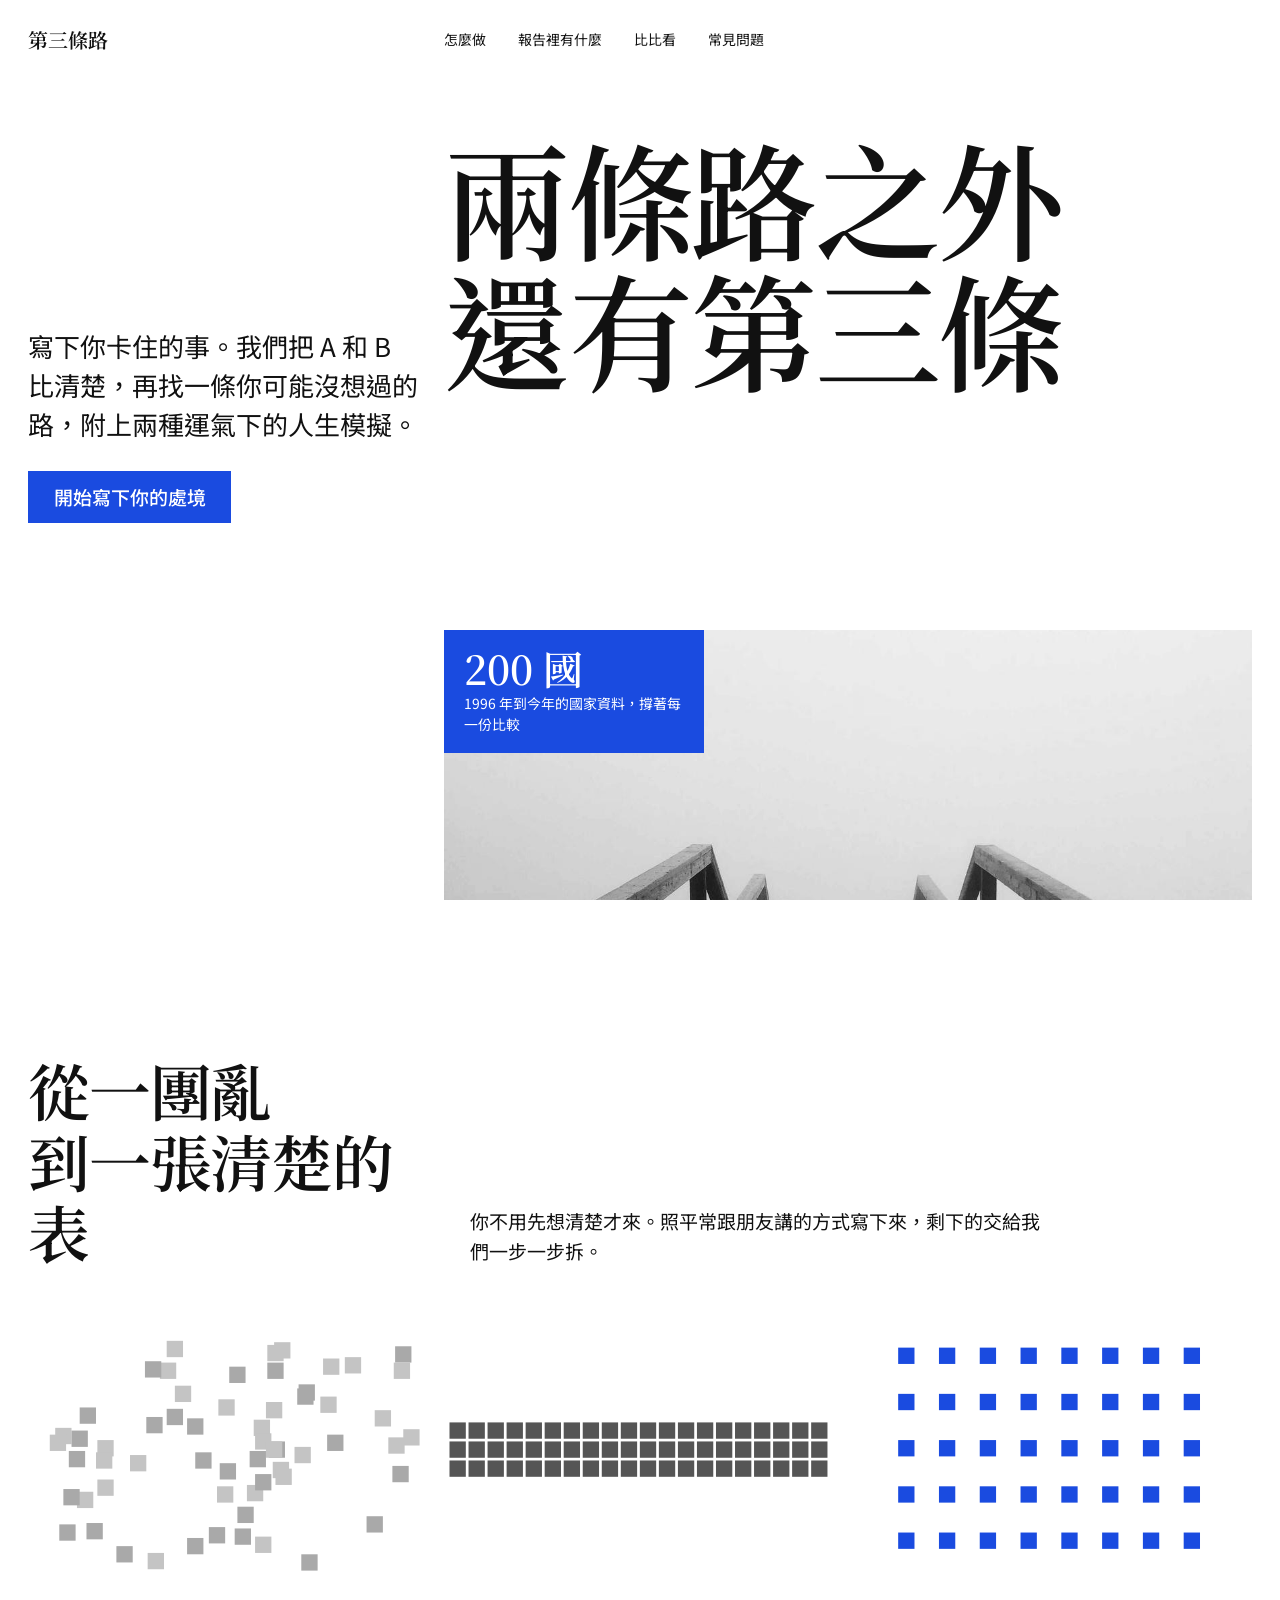
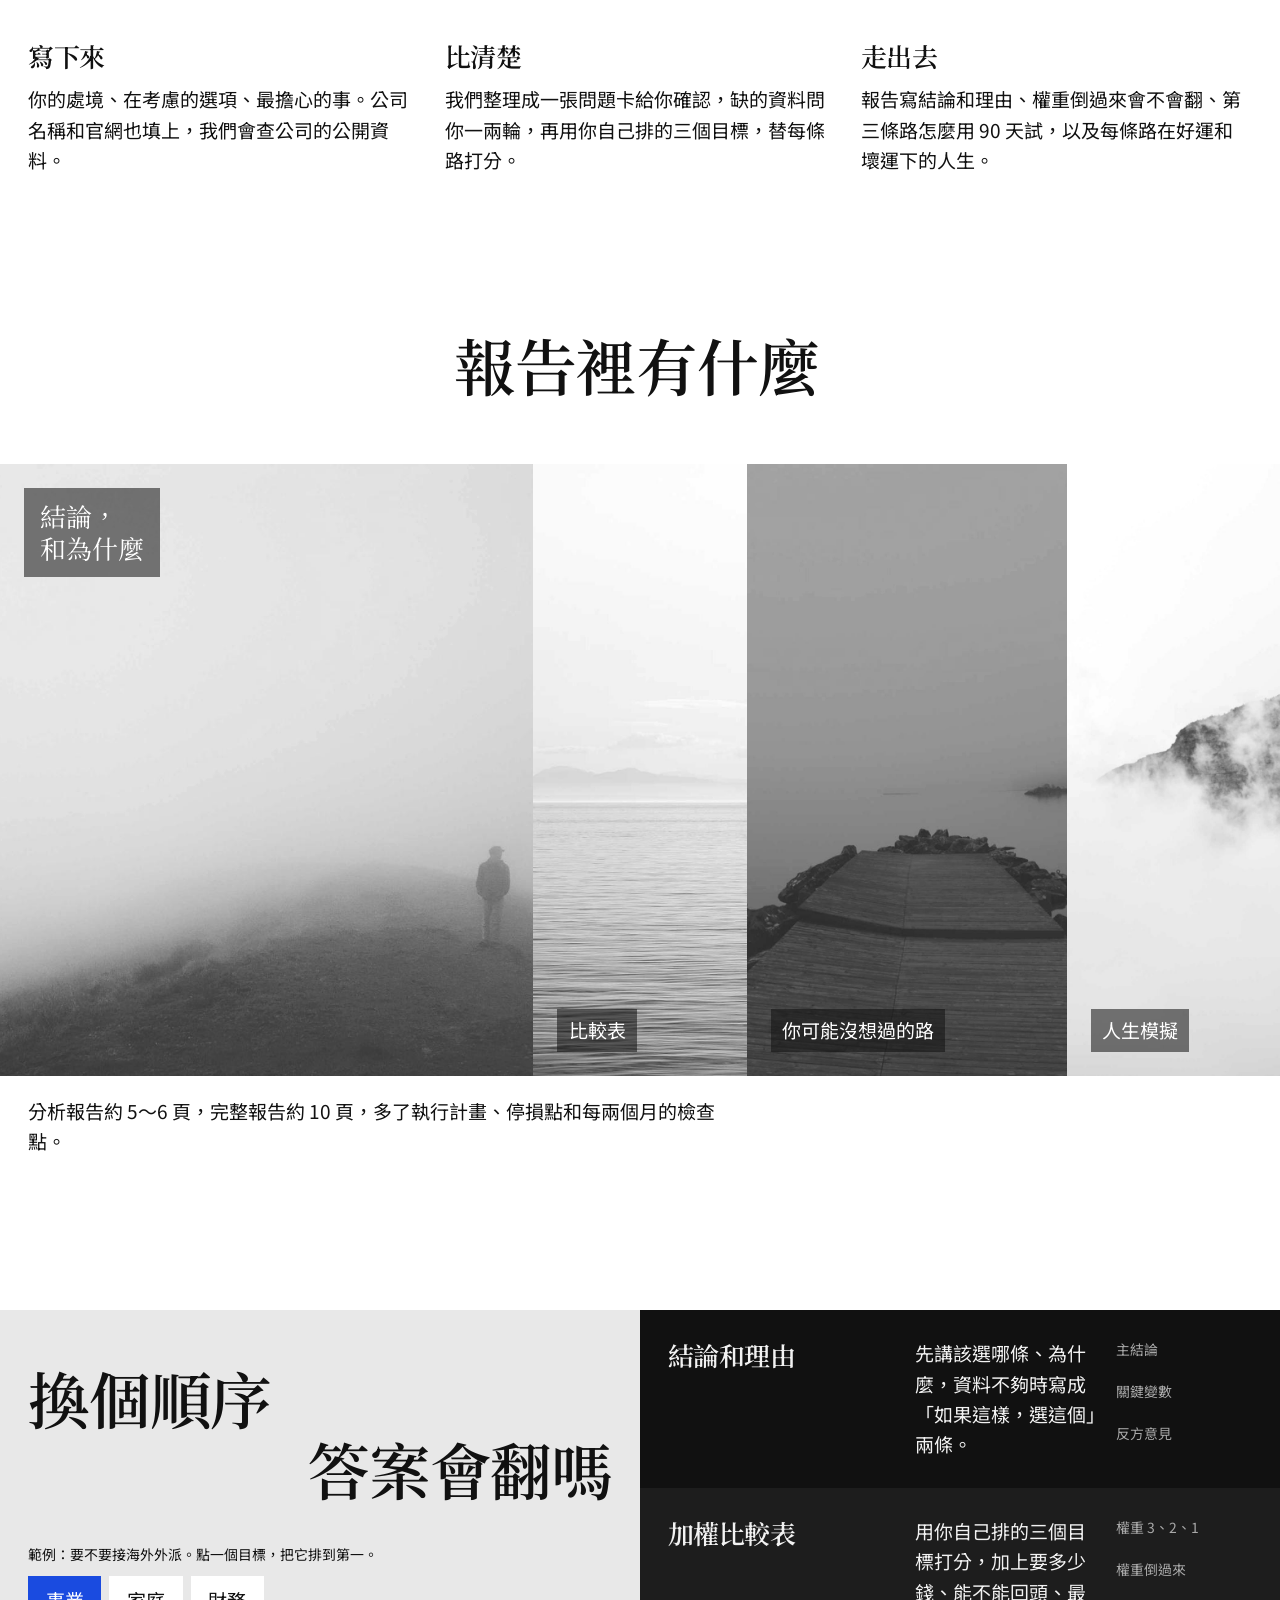
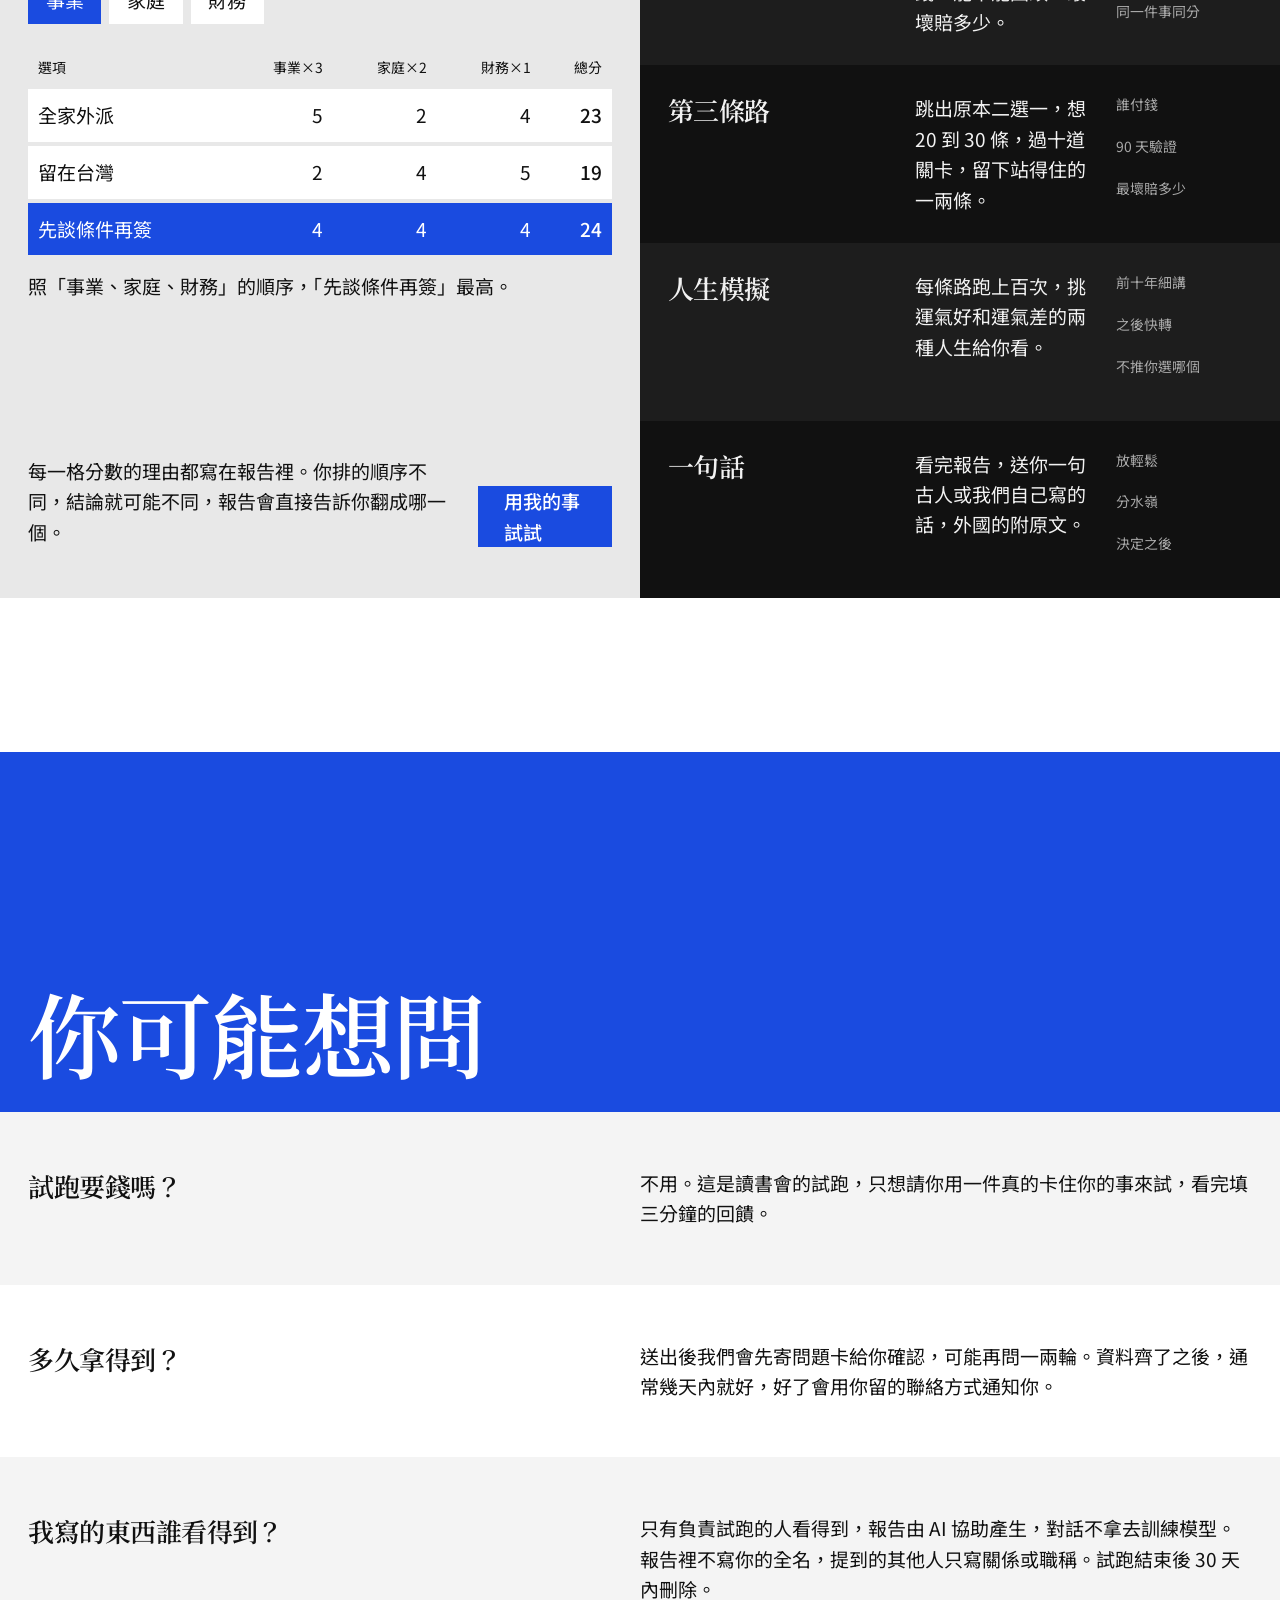
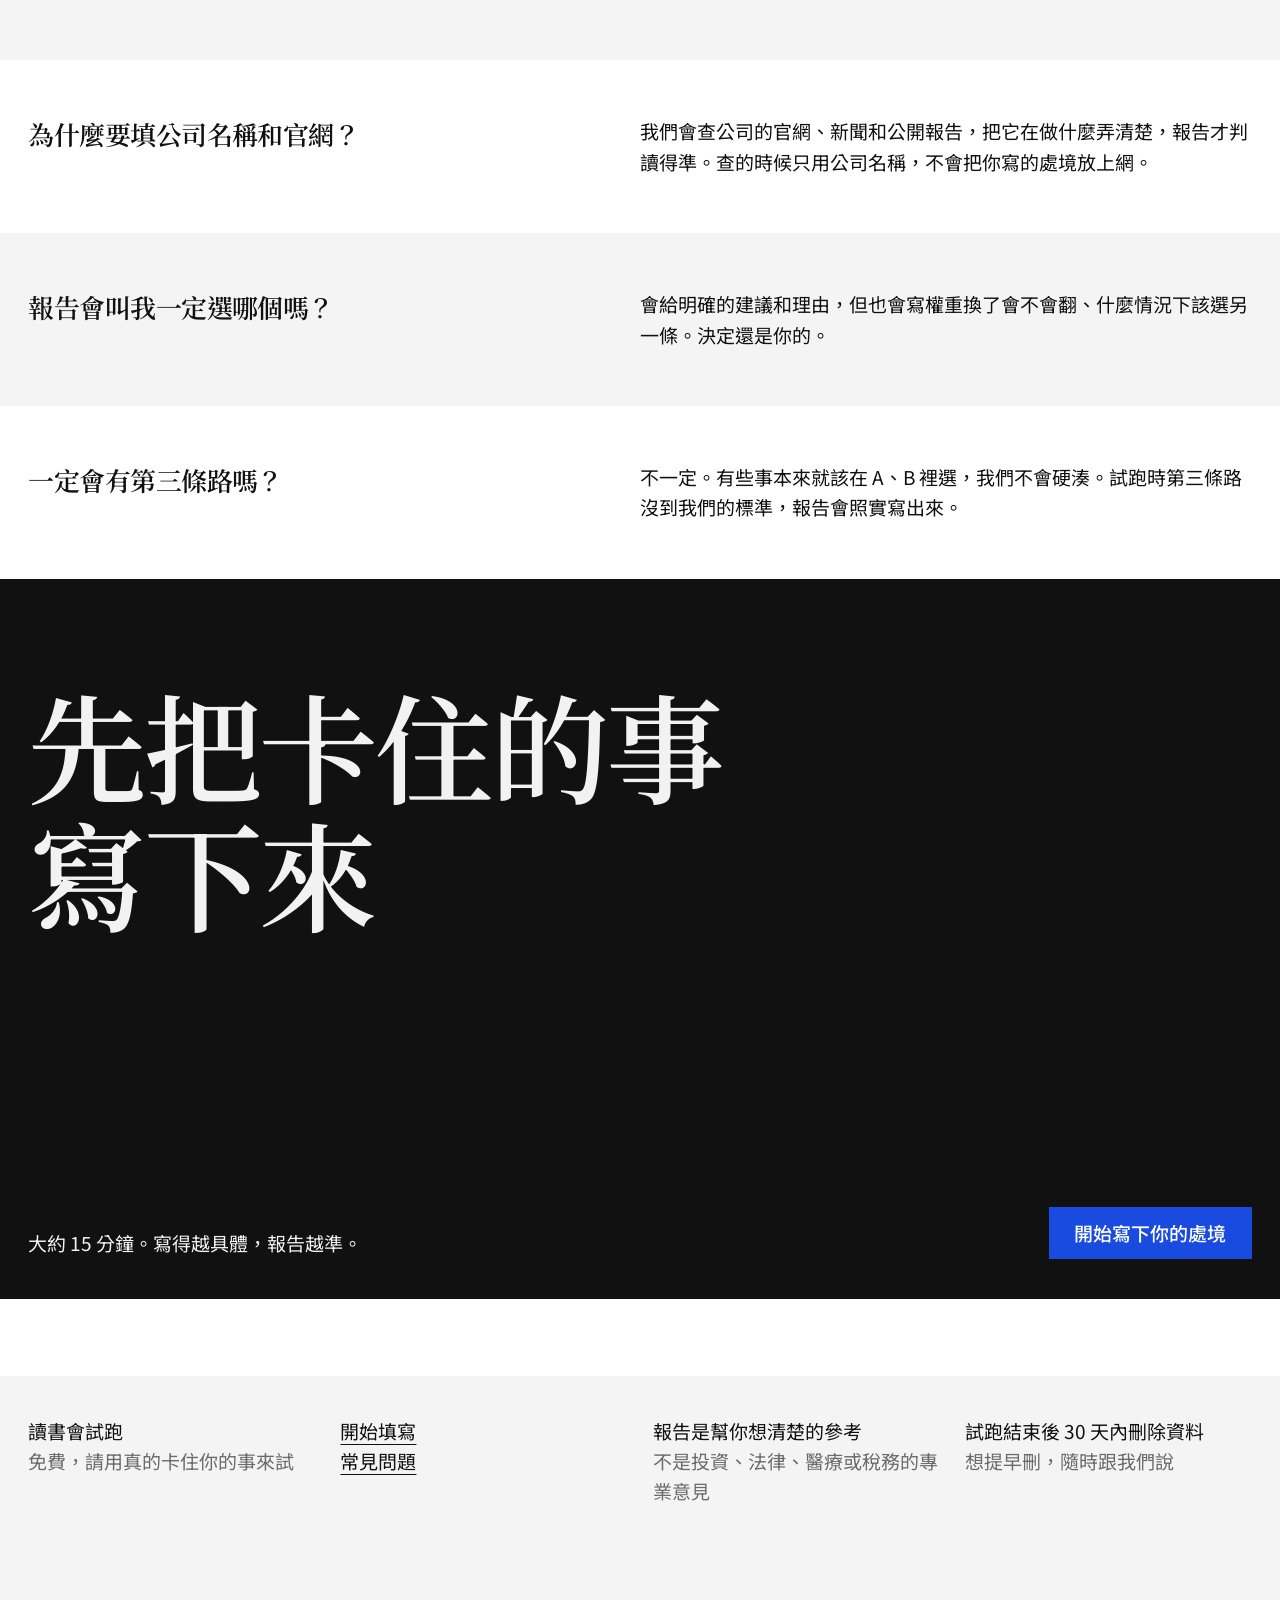
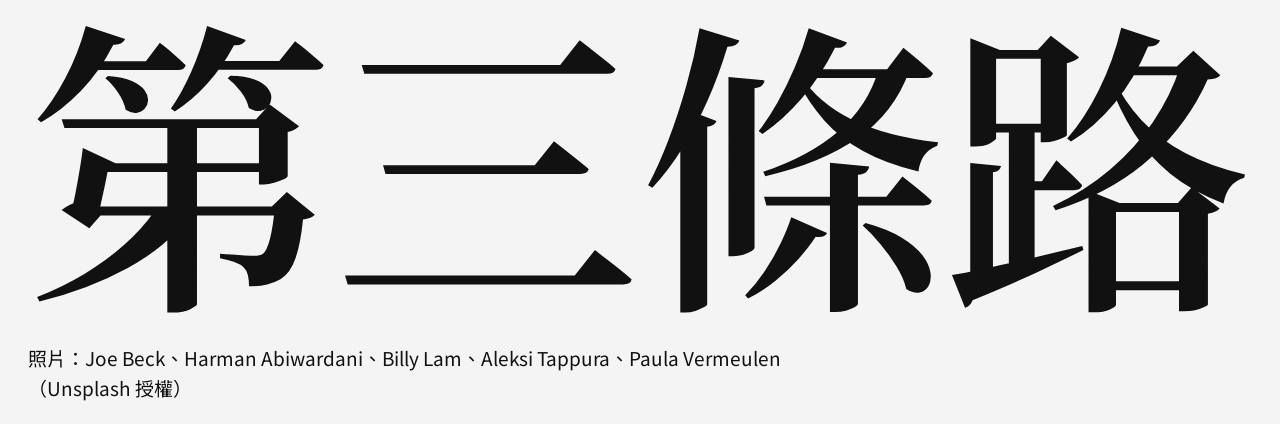
==== index.html @ 2e01c8df "人生模擬 v5 嚴審：修 12 條加兩次複審找到的 11 個新錯 - 職稱只由升遷事件改；選項自己的升遷期間不另外隨機升；被裁員後合約升遷失效、調回寫成新公司 - 性別只定一次：畫面、阿公阿嬤、生命表" ====
<!doctype html>
<html lang="zh-Hant-TW">
<head>
<meta charset="utf-8">
<meta name="robots" content="noindex,nofollow">
<meta name="viewport" content="width=device-width, initial-scale=1">
<title>第三條路｜卡在兩條路之間的決策報告（讀書會試跑）</title>
<meta name="description" content="寫下你卡住的事，我們把 A 和 B 比清楚，再找一條你可能沒想過的路，附兩種運氣下的人生模擬。讀書會試跑，免費。">
<link rel="preconnect" href="https://fonts.googleapis.com">
<link rel="preconnect" href="https://fonts.gstatic.com" crossorigin>
<link href="https://fonts.googleapis.com/css2?family=Noto+Sans+TC:wght@400;500&family=Noto+Serif+TC:wght@600&display=swap" rel="stylesheet">
<link rel="stylesheet" href="assets/site.css">
<link rel="stylesheet" href="assets/home.css">
<script>document.documentElement.classList.add('js')</script>
</head>
<body>

<header class="hero">
  <div class="hero-left">
    <a class="wordmark" href="./">第三條路</a>
    <div class="hero-talk">
      <p class="lead" data-reveal style="--i:4">寫下你卡住的事。我們把 A 和 B 比清楚，再找一條你可能沒想過的路，附上兩種運氣下的人生模擬。</p>
      <a class="btn" href="start.html" data-reveal style="--i:5">開始寫下你的處境</a>
    </div>
  </div>
  <div class="hero-right">
    <nav aria-label="主選單">
      <a href="#how">怎麼做</a>
      <a href="#inside">報告裡有什麼</a>
      <a href="#weights">比比看</a>
      <a href="#faq">常見問題</a>
    </nav>
    <h1 class="display lines">
      <span class="line"><span data-line style="--i:0">兩條路之外</span></span>
      <span class="line"><span data-line style="--i:1">還有第三條</span></span>
    </h1>
    <figure class="hero-photo">
      <img src="assets/img/steps.jpg" width="1200" height="1500" alt="一段木頭階梯往下延伸，沒入淡粉色的霧裡">
      <figcaption class="hero-figure">
        <strong class="nums">200 國</strong>
        <span>1996 年到今年的國家資料，撐著每一份比較</span>
      </figcaption>
    </figure>
  </div>
</header>

<main>

<section id="how" class="how wrap">
  <div class="how-head">
    <h2 class="head" data-reveal>從一團亂<br>到一張清楚的表</h2>
    <p data-reveal style="--i:1">你不用先想清楚才來。照平常跟朋友講的方式寫下來，剩下的交給我們一步一步拆。</p>
  </div>
  <div class="how-figure" data-reveal style="--i:2">
    <svg class="flow" viewBox="0 0 900 200" role="img" aria-label="左邊散亂的方塊，中間被壓成一條，右邊排成整齊的藍色隊伍"><rect x="97" y="35" width="12" height="12" fill="#c4c4c4"/><rect x="30" y="100" width="12" height="12" fill="#a9a9a9"/><rect x="167" y="163" width="12" height="12" fill="#c4c4c4"/><rect x="20" y="83" width="12" height="12" fill="#c4c4c4"/><rect x="75" y="103" width="12" height="12" fill="#c4c4c4"/><rect x="233" y="31" width="12" height="12" fill="#c4c4c4"/><rect x="180" y="108" width="12" height="12" fill="#c4c4c4"/><rect x="166" y="77" width="12" height="12" fill="#c4c4c4"/><rect x="23" y="154" width="12" height="12" fill="#a9a9a9"/><rect x="123" y="101" width="12" height="12" fill="#a9a9a9"/><rect x="161" y="125" width="12" height="12" fill="#c4c4c4"/><rect x="167" y="117" width="12" height="12" fill="#a9a9a9"/><rect x="36" y="130" width="12" height="12" fill="#c4c4c4"/><rect x="177" y="93" width="12" height="12" fill="#a9a9a9"/><rect x="220" y="88" width="12" height="12" fill="#a9a9a9"/><rect x="108" y="52" width="12" height="12" fill="#c4c4c4"/><rect x="199" y="51" width="12" height="12" fill="#a9a9a9"/><rect x="152" y="157" width="12" height="12" fill="#a9a9a9"/><rect x="88" y="175" width="12" height="12" fill="#c4c4c4"/><rect x="148" y="38" width="12" height="12" fill="#a9a9a9"/><rect x="51" y="92" width="12" height="12" fill="#c4c4c4"/><rect x="270" y="23" width="12" height="12" fill="#a9a9a9"/><rect x="102" y="69" width="12" height="12" fill="#a9a9a9"/><rect x="167" y="87" width="12" height="12" fill="#c4c4c4"/><rect x="265" y="90" width="12" height="12" fill="#c4c4c4"/><rect x="26" y="128" width="12" height="12" fill="#a9a9a9"/><rect x="87" y="75" width="12" height="12" fill="#a9a9a9"/><rect x="16" y="88" width="12" height="12" fill="#c4c4c4"/><rect x="175" y="93" width="12" height="12" fill="#c4c4c4"/><rect x="217" y="32" width="12" height="12" fill="#c4c4c4"/><rect x="117" y="164" width="12" height="12" fill="#a9a9a9"/><rect x="32" y="85" width="12" height="12" fill="#a9a9a9"/><rect x="249" y="148" width="12" height="12" fill="#a9a9a9"/><rect x="201" y="176" width="12" height="12" fill="#a9a9a9"/><rect x="269" y="35" width="12" height="12" fill="#c4c4c4"/><rect x="51" y="121" width="12" height="12" fill="#c4c4c4"/><rect x="141" y="109" width="12" height="12" fill="#a9a9a9"/><rect x="86" y="34" width="12" height="12" fill="#a9a9a9"/><rect x="175" y="64" width="12" height="12" fill="#c4c4c4"/><rect x="196" y="97" width="12" height="12" fill="#c4c4c4"/><rect x="133" y="156" width="12" height="12" fill="#a9a9a9"/><rect x="117" y="76" width="12" height="12" fill="#a9a9a9"/><rect x="181" y="20" width="12" height="12" fill="#c4c4c4"/><rect x="276" y="84" width="12" height="12" fill="#c4c4c4"/><rect x="102" y="19" width="12" height="12" fill="#c4c4c4"/><rect x="163" y="100" width="12" height="12" fill="#a9a9a9"/><rect x="176" y="22" width="12" height="12" fill="#c4c4c4"/><rect x="176" y="35" width="12" height="12" fill="#a9a9a9"/><rect x="268" y="111" width="12" height="12" fill="#a9a9a9"/><rect x="43" y="153" width="12" height="12" fill="#a9a9a9"/><rect x="140" y="62" width="12" height="12" fill="#c4c4c4"/><rect x="38" y="68" width="12" height="12" fill="#a9a9a9"/><rect x="139" y="126" width="12" height="12" fill="#c4c4c4"/><rect x="65" y="170" width="12" height="12" fill="#a9a9a9"/><rect x="50" y="101" width="12" height="12" fill="#c4c4c4"/><rect x="215" y="60" width="12" height="12" fill="#c4c4c4"/><rect x="198" y="54" width="12" height="12" fill="#a9a9a9"/><rect x="255" y="70" width="12" height="12" fill="#c4c4c4"/><rect x="154" y="141" width="12" height="12" fill="#a9a9a9"/><rect x="182" y="113" width="12" height="12" fill="#c4c4c4"/><rect x="310" y="79" width="12" height="12" fill="#555555"/><rect x="310" y="93" width="12" height="12" fill="#555555"/><rect x="310" y="107" width="12" height="12" fill="#555555"/><rect x="324" y="79" width="12" height="12" fill="#555555"/><rect x="324" y="93" width="12" height="12" fill="#555555"/><rect x="324" y="107" width="12" height="12" fill="#555555"/><rect x="338" y="79" width="12" height="12" fill="#555555"/><rect x="338" y="93" width="12" height="12" fill="#555555"/><rect x="338" y="107" width="12" height="12" fill="#555555"/><rect x="352" y="79" width="12" height="12" fill="#555555"/><rect x="352" y="93" width="12" height="12" fill="#555555"/><rect x="352" y="107" width="12" height="12" fill="#555555"/><rect x="366" y="79" width="12" height="12" fill="#555555"/><rect x="366" y="93" width="12" height="12" fill="#555555"/><rect x="366" y="107" width="12" height="12" fill="#555555"/><rect x="380" y="79" width="12" height="12" fill="#555555"/><rect x="380" y="93" width="12" height="12" fill="#555555"/><rect x="380" y="107" width="12" height="12" fill="#555555"/><rect x="394" y="79" width="12" height="12" fill="#555555"/><rect x="394" y="93" width="12" height="12" fill="#555555"/><rect x="394" y="107" width="12" height="12" fill="#555555"/><rect x="408" y="79" width="12" height="12" fill="#555555"/><rect x="408" y="93" width="12" height="12" fill="#555555"/><rect x="408" y="107" width="12" height="12" fill="#555555"/><rect x="422" y="79" width="12" height="12" fill="#555555"/><rect x="422" y="93" width="12" height="12" fill="#555555"/><rect x="422" y="107" width="12" height="12" fill="#555555"/><rect x="436" y="79" width="12" height="12" fill="#555555"/><rect x="436" y="93" width="12" height="12" fill="#555555"/><rect x="436" y="107" width="12" height="12" fill="#555555"/><rect x="450" y="79" width="12" height="12" fill="#555555"/><rect x="450" y="93" width="12" height="12" fill="#555555"/><rect x="450" y="107" width="12" height="12" fill="#555555"/><rect x="464" y="79" width="12" height="12" fill="#555555"/><rect x="464" y="93" width="12" height="12" fill="#555555"/><rect x="464" y="107" width="12" height="12" fill="#555555"/><rect x="478" y="79" width="12" height="12" fill="#555555"/><rect x="478" y="93" width="12" height="12" fill="#555555"/><rect x="478" y="107" width="12" height="12" fill="#555555"/><rect x="492" y="79" width="12" height="12" fill="#555555"/><rect x="492" y="93" width="12" height="12" fill="#555555"/><rect x="492" y="107" width="12" height="12" fill="#555555"/><rect x="506" y="79" width="12" height="12" fill="#555555"/><rect x="506" y="93" width="12" height="12" fill="#555555"/><rect x="506" y="107" width="12" height="12" fill="#555555"/><rect x="520" y="79" width="12" height="12" fill="#555555"/><rect x="520" y="93" width="12" height="12" fill="#555555"/><rect x="520" y="107" width="12" height="12" fill="#555555"/><rect x="534" y="79" width="12" height="12" fill="#555555"/><rect x="534" y="93" width="12" height="12" fill="#555555"/><rect x="534" y="107" width="12" height="12" fill="#555555"/><rect x="548" y="79" width="12" height="12" fill="#555555"/><rect x="548" y="93" width="12" height="12" fill="#555555"/><rect x="548" y="107" width="12" height="12" fill="#555555"/><rect x="562" y="79" width="12" height="12" fill="#555555"/><rect x="562" y="93" width="12" height="12" fill="#555555"/><rect x="562" y="107" width="12" height="12" fill="#555555"/><rect x="576" y="79" width="12" height="12" fill="#555555"/><rect x="576" y="93" width="12" height="12" fill="#555555"/><rect x="576" y="107" width="12" height="12" fill="#555555"/><rect x="640" y="24" width="12" height="12" fill="#1a4be0"/><rect x="670" y="24" width="12" height="12" fill="#1a4be0"/><rect x="700" y="24" width="12" height="12" fill="#1a4be0"/><rect x="730" y="24" width="12" height="12" fill="#1a4be0"/><rect x="760" y="24" width="12" height="12" fill="#1a4be0"/><rect x="790" y="24" width="12" height="12" fill="#1a4be0"/><rect x="820" y="24" width="12" height="12" fill="#1a4be0"/><rect x="850" y="24" width="12" height="12" fill="#1a4be0"/><rect x="640" y="58" width="12" height="12" fill="#1a4be0"/><rect x="670" y="58" width="12" height="12" fill="#1a4be0"/><rect x="700" y="58" width="12" height="12" fill="#1a4be0"/><rect x="730" y="58" width="12" height="12" fill="#1a4be0"/><rect x="760" y="58" width="12" height="12" fill="#1a4be0"/><rect x="790" y="58" width="12" height="12" fill="#1a4be0"/><rect x="820" y="58" width="12" height="12" fill="#1a4be0"/><rect x="850" y="58" width="12" height="12" fill="#1a4be0"/><rect x="640" y="92" width="12" height="12" fill="#1a4be0"/><rect x="670" y="92" width="12" height="12" fill="#1a4be0"/><rect x="700" y="92" width="12" height="12" fill="#1a4be0"/><rect x="730" y="92" width="12" height="12" fill="#1a4be0"/><rect x="760" y="92" width="12" height="12" fill="#1a4be0"/><rect x="790" y="92" width="12" height="12" fill="#1a4be0"/><rect x="820" y="92" width="12" height="12" fill="#1a4be0"/><rect x="850" y="92" width="12" height="12" fill="#1a4be0"/><rect x="640" y="126" width="12" height="12" fill="#1a4be0"/><rect x="670" y="126" width="12" height="12" fill="#1a4be0"/><rect x="700" y="126" width="12" height="12" fill="#1a4be0"/><rect x="730" y="126" width="12" height="12" fill="#1a4be0"/><rect x="760" y="126" width="12" height="12" fill="#1a4be0"/><rect x="790" y="126" width="12" height="12" fill="#1a4be0"/><rect x="820" y="126" width="12" height="12" fill="#1a4be0"/><rect x="850" y="126" width="12" height="12" fill="#1a4be0"/><rect x="640" y="160" width="12" height="12" fill="#1a4be0"/><rect x="670" y="160" width="12" height="12" fill="#1a4be0"/><rect x="700" y="160" width="12" height="12" fill="#1a4be0"/><rect x="730" y="160" width="12" height="12" fill="#1a4be0"/><rect x="760" y="160" width="12" height="12" fill="#1a4be0"/><rect x="790" y="160" width="12" height="12" fill="#1a4be0"/><rect x="820" y="160" width="12" height="12" fill="#1a4be0"/><rect x="850" y="160" width="12" height="12" fill="#1a4be0"/></svg>
  </div>
  <ol class="how-steps">
    <li data-reveal style="--i:3"><h3>寫下來</h3><p>你的處境、在考慮的選項、最擔心的事。公司名稱和官網也填上，我們會查公司的公開資料。</p></li>
    <li data-reveal style="--i:4"><h3>比清楚</h3><p>我們整理成一張問題卡給你確認，缺的資料問你一兩輪，再用你自己排的三個目標，替每條路打分。</p></li>
    <li data-reveal style="--i:5"><h3>走出去</h3><p>報告寫結論和理由、權重倒過來會不會翻、第三條路怎麼用 90 天試，以及每條路在好運和壞運下的人生。</p></li>
  </ol>
</section>

<section id="inside" class="inside">
  <h2 class="head wrap" data-reveal>報告裡有什麼</h2>
  <div class="band" data-reveal style="--i:1">
    <figure class="panel p1">
      <img src="assets/img/hill.jpg" width="1600" height="1000" alt="一個人站在濃霧籠罩的山丘上" loading="lazy">
      <figcaption><span class="panel-title">結論，<br>和為什麼</span></figcaption>
    </figure>
    <figure class="panel p2" data-reveal style="--i:2"><img src="assets/img/post.jpg" width="1200" height="1500" alt="靜水裡立著一根標記樁，四周是霧" loading="lazy"><figcaption class="panel-cap">比較表</figcaption></figure>
    <figure class="panel p3" data-reveal style="--i:3"><img src="assets/img/jetty.jpg" width="1200" height="1500" alt="石頭碼頭伸進灰色的霧和靜水裡" loading="lazy"><figcaption class="panel-cap">你可能沒想過的路</figcaption></figure>
    <figure class="panel p4" data-reveal style="--i:4"><img src="assets/img/peak.jpg" width="1200" height="1500" alt="黑色山峰從白色雲海裡露出來" loading="lazy"><figcaption class="panel-cap">人生模擬</figcaption></figure>
  </div>
  <p class="band-note wrap" data-reveal style="--i:5">分析報告約 5～6 頁，完整報告約 10 頁，多了執行計畫、停損點和每兩個月的檢查點。</p>
</section>

<section id="weights" class="weights">
  <div class="w-light">
    <h2 class="head" data-reveal>
      <span class="zz">換個順序</span>
      <span class="zz right">答案會翻嗎</span>
    </h2>
    <div class="w-live" data-reveal>
      <p class="small">範例：要不要接海外外派。點一個目標，把它排到第一。</p>
      <div class="goal-row" role="group" aria-label="把哪個目標排第一">
        <button type="button" class="goal" data-goal="0">事業</button>
        <button type="button" class="goal" data-goal="1">家庭</button>
        <button type="button" class="goal" data-goal="2">財務</button>
      </div>
      <table class="w-table nums" aria-live="polite">
        <caption class="sr-only">三個選項的加權總分，權重照目前的順序是 3、2、1</caption>
        <thead><tr><th scope="col">選項</th><th scope="col" class="g-h">事業</th><th scope="col" class="g-h">家庭</th><th scope="col" class="g-h">財務</th><th scope="col">總分</th></tr></thead>
        <tbody>
          <tr data-opt="0"><th scope="row">全家外派</th><td>5</td><td>2</td><td>4</td><td class="tot">23</td></tr>
          <tr data-opt="1"><th scope="row">留在台灣</th><td>2</td><td>4</td><td>5</td><td class="tot">19</td></tr>
          <tr data-opt="2"><th scope="row">先談條件再簽</th><td>4</td><td>4</td><td>4</td><td class="tot">24</td></tr>
        </tbody>
      </table>
      <p class="w-verdict" aria-live="polite">照「事業、家庭、財務」的順序，「先談條件再簽」最高。</p>
    </div>
    <div class="w-foot" data-reveal style="--i:2">
      <p>每一格分數的理由都寫在報告裡。你排的順序不同，結論就可能不同，報告會直接告訴你翻成哪一個。</p>
      <a class="btn" href="start.html">用我的事試試</a>
    </div>
  </div>
  <div class="w-dark">
    <div class="row" data-reveal><h3>結論和理由</h3><p>先講該選哪條、為什麼，資料不夠時寫成「如果這樣，選這個」兩條。</p><ul><li>主結論</li><li>關鍵變數</li><li>反方意見</li></ul></div>
    <div class="row" data-reveal><h3>加權比較表</h3><p>用你自己排的三個目標打分，加上要多少錢、能不能回頭、最壞賠多少。</p><ul><li>權重 3、2、1</li><li>權重倒過來</li><li>同一件事同分</li></ul></div>
    <div class="row" data-reveal><h3>第三條路</h3><p>跳出原本二選一，想 20 到 30 條，過十道關卡，留下站得住的一兩條。</p><ul><li>誰付錢</li><li>90 天驗證</li><li>最壞賠多少</li></ul></div>
    <div class="row" data-reveal><h3>人生模擬</h3><p>每條路跑上百次，挑運氣好和運氣差的兩種人生給你看。</p><ul><li>前十年細講</li><li>之後快轉</li><li>不推你選哪個</li></ul></div>
    <div class="row" data-reveal><h3>一句話</h3><p>看完報告，送你一句古人或我們自己寫的話，外國的附原文。</p><ul><li>放輕鬆</li><li>分水嶺</li><li>決定之後</li></ul></div>
  </div>
</section>

<section id="faq" class="faq">
  <div class="faq-head"><h2 class="display" data-reveal>你可能想問</h2></div>
  <div class="qa" data-reveal><h3>試跑要錢嗎？</h3><p>不用。這是讀書會的試跑，只想請你用一件真的卡住你的事來試，看完填三分鐘的回饋。</p></div>
  <div class="qa" data-reveal><h3>多久拿得到？</h3><p>送出後我們會先寄問題卡給你確認，可能再問一兩輪。資料齊了之後，通常幾天內就好，好了會用你留的聯絡方式通知你。</p></div>
  <div class="qa" data-reveal><h3>我寫的東西誰看得到？</h3><p>只有負責試跑的人看得到，報告由 AI 協助產生，對話不拿去訓練模型。報告裡不寫你的全名，提到的其他人只寫關係或職稱。試跑結束後 30 天內刪除。</p></div>
  <div class="qa" data-reveal><h3>為什麼要填公司名稱和官網？</h3><p>我們會查公司的官網、新聞和公開報告，把它在做什麼弄清楚，報告才判讀得準。查的時候只用公司名稱，不會把你寫的處境放上網。</p></div>
  <div class="qa" data-reveal><h3>報告會叫我一定選哪個嗎？</h3><p>會給明確的建議和理由，但也會寫權重換了會不會翻、什麼情況下該選另一條。決定還是你的。</p></div>
  <div class="qa" data-reveal><h3>一定會有第三條路嗎？</h3><p>不一定。有些事本來就該在 A、B 裡選，我們不會硬湊。試跑時第三條路沒到我們的標準，報告會照實寫出來。</p></div>
</section>

<section class="close">
  <h2 class="display" data-reveal>先把卡住的事<br>寫下來</h2>
  <div class="close-foot" data-reveal style="--i:1">
    <p>大約 15 分鐘。寫得越具體，報告越準。</p>
    <a class="btn" href="start.html">開始寫下你的處境</a>
  </div>
</section>

</main>

<footer class="foot">
  <div class="foot-cols" data-reveal>
    <div><p>讀書會試跑</p><p class="muted">免費，請用真的卡住你的事來試</p></div>
    <div><p><a class="link" href="start.html">開始填寫</a></p><p><a class="link" href="#faq">常見問題</a></p></div>
    <div><p>報告是幫你想清楚的參考</p><p class="muted">不是投資、法律、醫療或稅務的專業意見</p></div>
    <div><p>試跑結束後 30 天內刪除資料</p><p class="muted">想提早刪，隨時跟我們說</p></div>
  </div>
  <svg class="foot-mark" viewBox="0 0 400 104" role="img" aria-label="第三條路"><text x="0" y="92" textLength="400" lengthAdjust="spacingAndGlyphs">第三條路</text></svg>
  <p class="legal">照片：Joe Beck、Harman Abiwardani、Billy Lam、Aleksi Tappura、Paula Vermeulen（Unsplash 授權）</p>
</footer>

<script src="assets/home.js"></script>
</body>
</html>
---- assets/site.css ----
/* 第三條路（試跑）共用樣式。方向：The printed annual（seed 1505810039），配色重抽成 Sheet and biro（用戶 2026-11-02：深藍配粉紅太醜）。
   中文用 Noto Serif TC（標題）和 Noto Sans TC（內文）：抽到的 Gambarino / General Sans 沒有中文字。 */
:root {
  --bg: #ffffff;
  --surface: #f4f4f4;
  --surface-2: #e8e8e8;
  --ink: #111111;
  --muted: #6b6b6b;
  --accent: #1a4be0;
  --accent-ink: #ffffff;
  --accent-hover: #1239b0;
  --field: #111111;
  --field-2: #1d1d1d;
  --field-ink: #f2f2f2;
  --field-muted: #a8a8a8;
  --line: #cfcfcf;

  --font-display: "Noto Serif TC", "Songti TC", serif;
  --font-text: "Noto Sans TC", "PingFang TC", "Microsoft JhengHei", sans-serif;

  --step-small: clamp(0.8125rem, 0.79rem + 0.1vw, 0.875rem);
  --step-body: clamp(1.0625rem, 1rem + 0.25vw, 1.1875rem);
  --step-lead: clamp(1.25rem, 1.1rem + 0.7vw, 1.625rem);
  --step-head: clamp(2rem, 1.3rem + 3.2vw, 4rem);
  --step-display: clamp(3.4rem, 0.6rem + 8.4vw, 9rem);

  --margin: clamp(1.25rem, 2.2vw, 2rem);
  --gutter: clamp(1rem, 2vw, 2rem);
  --section: clamp(6rem, 12vw, 13rem);
  --axis: 34%;

  --ease-out: cubic-bezier(0.22, 1, 0.36, 1);
  --ease-expo: cubic-bezier(0.16, 1, 0.3, 1);
  --ease-soft: cubic-bezier(0.33, 1, 0.68, 1);
  --t-press: 140ms;
  --t-hover: 180ms;
  --t-ui: 240ms;
  --t-reveal: 800ms;
}

*, *::before, *::after { box-sizing: border-box; }
html { -webkit-text-size-adjust: 100%; text-size-adjust: 100%; }
body { margin: 0; background: var(--bg); color: var(--ink); font-family: var(--font-text); font-size: var(--step-body); line-height: 1.6; -webkit-font-smoothing: antialiased; }
h1, h2, h3, h4, p, figure, blockquote, ul, ol, dl, dd { margin: 0; }
ul[class], ol[class] { padding: 0; list-style: none; }
img, video, svg { display: block; max-width: 100%; }
img { height: auto; background: var(--surface); }
button, input, select, textarea { font: inherit; color: inherit; }
a { color: inherit; }
::selection { background: var(--accent); color: var(--accent-ink); }
:focus-visible { outline: 2px solid var(--accent); outline-offset: 3px; }

h1, h2, h3 { font-family: var(--font-display); font-weight: 600; letter-spacing: -0.02em; text-wrap: balance; }
.display { font-size: var(--step-display); line-height: 1.02; }
.head { font-size: var(--step-head); line-height: 1.15; }
.lead { font-size: var(--step-lead); line-height: 1.5; }
.small { font-size: var(--step-small); line-height: 1.5; }
.muted { color: var(--muted); }
p { max-width: 38em; }
.nums { font-variant-numeric: tabular-nums; }
.wrap { padding-inline: var(--margin); }
.sr-only { position: absolute; width: 1px; height: 1px; overflow: hidden; clip-path: inset(50%); white-space: nowrap; }

/* 按鈕：一種形狀，方角，實心粉紅 */
.btn { display: inline-flex; align-items: center; justify-content: center; min-height: 3.25rem; padding: 0 1.6rem; background: var(--accent); color: var(--accent-ink); font-weight: 500; text-decoration: none; border: 0; cursor: pointer; transition: transform var(--t-press) var(--ease-out), background-color var(--t-hover) var(--ease-out); }
.btn:hover { background: var(--accent-hover); }
.btn:active { transform: scale(0.97); }
.btn[disabled] { opacity: 0.45; cursor: not-allowed; }
.btn.quiet { background: var(--surface-2); color: var(--ink); }
.btn.quiet:hover { background: #dcdcdc; }
.link { text-decoration: underline; text-underline-offset: 0.25em; text-decoration-thickness: 1px; transition: color var(--t-hover); }
.link:hover { color: var(--accent); }

/* 頁首：字標、幾個連結、一個動作 */
.bar { display: flex; align-items: center; justify-content: space-between; gap: 1.5rem; padding: 1.25rem var(--margin); }
.wordmark { font-family: var(--font-display); font-size: 1.25rem; font-weight: 600; text-decoration: none; }
.bar nav { display: flex; gap: 1.5rem; font-size: var(--step-small); }
.bar nav a { text-decoration: none; }
.bar nav a:hover { text-decoration: underline; text-underline-offset: 0.25em; }

/* 固定頁尾的求助訊息（用戶 2026-11-02 定：人人都看得到，不點名） */
.helpline { background: var(--surface); padding: 2rem var(--margin); font-size: var(--step-small); }
.helpline p { max-width: 60em; }

/* 進場動畫：沒有 JS 時內容照樣看得到 */
@media (prefers-reduced-motion: no-preference) {
  .js [data-reveal] { opacity: 0; transform: translateY(24px); transition: opacity 700ms var(--ease-out), transform 700ms var(--ease-out); transition-delay: calc(var(--i, 0) * 80ms); }
  .js [data-reveal].in { opacity: 1; transform: none; }
  .lines .line { display: block; overflow: hidden; padding-bottom: 0.1em; margin-bottom: -0.1em; }
  .lines [data-line] { display: block; }
  .js .lines [data-line] { transform: translateY(105%); animation: rise 900ms var(--ease-expo) forwards; animation-delay: calc(var(--i, 0) * 110ms + 100ms); }
  @keyframes rise { to { transform: none; } }
}
@media (prefers-reduced-motion: reduce) { * { animation: none !important; transition: none !important; } }

/* 表單（app 畫面） */
.field { display: grid; gap: 0.5rem; }
.field label, .field legend { font-weight: 500; }
.field .hint { font-size: var(--step-small); color: var(--muted); }
.field input[type=text], .field input[type=email], .field input[type=url], .field select, .field textarea {
  width: 100%; background: var(--surface); color: var(--ink); border: 1px solid var(--line); padding: 0.8rem 0.9rem; border-radius: 0; min-height: 3rem;
  transition: border-color var(--t-hover), background-color var(--t-hover);
}
.field textarea { min-height: 14rem; line-height: 1.7; resize: vertical; }
.field input:focus, .field select:focus, .field textarea:focus { outline: none; border-color: var(--accent); background: var(--surface-2); }
.field .err { color: #b3261e; font-size: var(--step-small); }
.choices { display: flex; flex-wrap: wrap; gap: 0.5rem; }
.choices label { display: inline-flex; align-items: center; gap: 0.5rem; padding: 0.6rem 0.9rem; background: var(--surface); cursor: pointer; font-weight: 400; transition: background-color var(--t-hover); }
.choices label:hover { background: var(--surface-2); }
.choices input { accent-color: var(--accent); }
.choices label:has(input:checked) { background: var(--accent); color: var(--accent-ink); }
fieldset { border: 0; padding: 0; margin: 0; }
---- assets/home.css ----
/* 首頁。軸線在 34%：標題、內文都從這條線開始。 */

/* Hero — Narrow talk, wide headline */
.hero { display: grid; grid-template-columns: var(--axis) 1fr; min-height: 100svh; padding: 0 var(--margin); overflow: clip; }
.hero-left { display: flex; flex-direction: column; padding-top: 1.5rem; padding-right: var(--gutter); }
.hero-talk { margin-top: 30svh; display: grid; gap: 1.75rem; justify-items: start; }
.hero-talk .lead { max-width: 18em; }
.hero-right { display: flex; flex-direction: column; padding-top: 1.75rem; }
.hero-right nav { display: flex; gap: 2rem; font-size: var(--step-small); margin-bottom: 9svh; }
.hero-right nav a { text-decoration: none; transition: color var(--t-hover); }
.hero-right nav a:hover { color: var(--accent); }
.hero h1 { font-size: clamp(3.6rem, 1rem + 8.6vw, 9.4rem); line-height: 1.04; }
.hero-photo { position: relative; margin-top: auto; height: 30svh; }
.hero-photo img { width: 100%; height: 100%; object-fit: cover; filter: grayscale(1) contrast(1.05); }
@media (prefers-reduced-motion: no-preference) {
  .hero-photo img { animation: drift 22s var(--ease-soft) both; }
  @keyframes drift { from { transform: scale(1.08); } to { transform: scale(1); } }
}
.hero-photo { overflow: clip; }
.hero-figure { position: absolute; top: 0; left: 0; width: min(260px, 60%); background: var(--accent); color: var(--accent-ink); padding: 1.1rem 1.25rem; display: grid; gap: 0.35rem; }
.hero-figure strong { font-family: var(--font-display); font-size: 2.5rem; line-height: 1; font-weight: 600; }
.hero-figure span { font-size: var(--step-small); line-height: 1.5; }

/* how-it-works — Many into one */
.how { padding-block: var(--section) calc(var(--section) / 2); display: grid; grid-template-columns: var(--axis) 1fr; column-gap: var(--gutter); row-gap: 3rem; }
.how-head { grid-column: 1 / -1; display: grid; grid-template-columns: subgrid; align-items: end; }
.how-head h2 { grid-column: 1; }
.how-head p { grid-column: 2; max-width: 30em; }
.how-figure { grid-column: 1 / -1; }
.flow { width: 100%; height: auto; }
.how-steps { grid-column: 1 / -1; display: grid; grid-template-columns: repeat(3, 1fr); gap: var(--gutter); }
.how-steps h3 { font-size: var(--step-lead); margin-bottom: 0.5rem; }
.how-steps p { font-size: var(--step-body); }

/* showcase — Band of unequal panels */
.inside { padding-block: calc(var(--section) / 2); }
.inside > h2 { margin-left: calc(var(--axis) - var(--margin) * 0.34); margin-bottom: 4rem; }
.band { display: flex; height: 68svh; }
.panel { position: relative; flex: 2; overflow: clip; transition: flex-grow 500ms var(--ease-out); }
.panel.p1 { flex-grow: 5; } .panel.p3 { flex-grow: 3; }
@media (hover: hover) { .band:hover .panel:hover { flex-grow: 6; } }
.panel img { width: 100%; height: 100%; object-fit: cover; filter: grayscale(1) contrast(1.05); }
.panel figcaption { position: absolute; left: 0; top: 0; padding: 1.5rem; }
.panel .panel-title { display: block; font-family: var(--font-display); font-size: var(--step-lead); line-height: 1.25; color: #fff; background: rgba(17, 17, 17, 0.55); padding: 0.75rem 1rem; }
.panel .panel-cap { color: #fff; background: rgba(17, 17, 17, 0.55); padding: 0.4rem 0.7rem; top: auto; bottom: 1.5rem; left: 1.5rem; padding: 0.4rem 0.7rem; }
.band-note { margin-top: 1.25rem; max-width: 40em; }

/* features — Statement cell, dark rows（左邊放能玩的比較表） */
.weights { display: grid; grid-template-columns: 1fr 1fr; margin-top: calc(var(--section) / 2); }
.w-light { background: var(--surface-2); padding: clamp(2rem, 4vw, 4rem) var(--margin); display: flex; flex-direction: column; gap: 2.5rem; min-height: 90svh; }
.w-light h2 { display: grid; }
.zz.right { text-align: right; }
.goal-row { display: flex; gap: 0.5rem; margin: 0.75rem 0 1.25rem; }
.goal { background: var(--bg); color: var(--ink); padding: 0.55rem 1.1rem; min-height: 2.75rem; border: 0; cursor: pointer; transition: background-color var(--t-hover), transform var(--t-press); }
.goal:hover { background: #dcdcdc; }
.goal:active { transform: scale(0.96); }
.goal[aria-pressed=true] { background: var(--accent); color: var(--accent-ink); }
.w-table { width: 100%; border-collapse: collapse; }
.w-table th, .w-table td { padding: 0.7rem 0.6rem; text-align: left; font-weight: 400; }
.w-table thead th { font-size: var(--step-small); color: var(--ink); }
.w-table td { text-align: right; }
.w-table thead th:not(:first-child) { text-align: right; }
.w-table tbody tr { background: var(--bg); transition: background-color var(--t-ui), color var(--t-ui); }
.w-table tbody tr + tr { border-top: 4px solid var(--surface-2); }
.w-table tbody tr.win { background: var(--accent); color: var(--accent-ink); }
.w-table .tot { font-weight: 500; }
.w-verdict { margin-top: 1rem; min-height: 3.2em; }
.w-foot { margin-top: auto; display: flex; justify-content: space-between; align-items: end; gap: 2rem; }
.w-foot p { max-width: 22em; }
.w-dark { display: grid; grid-auto-rows: 1fr; }
.row { display: grid; grid-template-columns: 5fr 4fr 3fr; gap: 1.25rem; padding: 1.75rem var(--margin) 1.75rem 1.75rem; background: var(--field); color: var(--field-ink); }
.row:nth-child(even) { background: var(--field-2); }
.row h3 { font-size: var(--step-lead); line-height: 1.3; }
.row p { font-size: var(--step-body); }
.row ul { padding: 0; list-style: none; font-size: var(--step-small); color: var(--field-muted); display: grid; gap: 0.25rem; }

/* faq — A band per question */
.faq { margin-top: var(--section); }
.faq-head { background: var(--accent); color: var(--accent-ink); min-height: 40svh; display: flex; align-items: end; padding: 2rem var(--margin); }
.faq-head h2 { font-size: clamp(3rem, 1rem + 6vw, 7rem); }
.qa { display: grid; grid-template-columns: 5fr 1fr 6fr; padding: 3.5rem var(--margin); background: var(--bg); }
.qa:nth-of-type(even) { background: var(--surface); }
.qa h3 { grid-column: 1; font-size: var(--step-lead); line-height: 1.35; }
.qa p { grid-column: 3; }

/* cta — the idea again, inverted */
.close { background: var(--field); color: var(--field-ink); min-height: 80svh; display: flex; flex-direction: column; padding: clamp(3rem, 8vw, 7rem) var(--margin) 2.5rem; }
.close h2 { font-size: clamp(3.4rem, 1rem + 8vw, 9rem); line-height: 1.08; }
.close-foot { margin-top: auto; display: flex; justify-content: space-between; align-items: end; gap: 2rem; }


/* footer — columns above, wordmark below */
.foot { background: var(--surface); color: var(--ink); min-height: 72svh; display: grid; grid-template-rows: auto 1fr auto auto; padding: 2.5rem var(--margin) 1.25rem; margin-top: calc(var(--section) / 2); }

.foot-cols { display: grid; grid-template-columns: repeat(4, 1fr); gap: var(--gutter); }
.foot-mark { grid-row: 3; width: 100%; height: auto; fill: var(--ink); font-family: var(--font-display); font-size: 100px; font-weight: 600; }
.legal { grid-row: 4; font-size: var(--step-body); margin-top: 1.25rem; max-width: 40em; }

/* 平板：軸線收掉，標題和內文上下排 */
@media (max-width: 1000px) {
  .how { grid-template-columns: 1fr; }
  .how-head { grid-template-columns: 1fr; row-gap: 1rem; }
  .how-head h2, .how-head p { grid-column: 1; }
  .w-light, .close { min-height: auto; }
  .close h2 { margin-bottom: 4rem; }
}
/* 手機 */
@media (max-width: 760px) {
  .hero { grid-template-columns: 1fr; padding: 0; min-height: auto; }
  .hero-left { padding: 1.25rem var(--margin) 0; order: 0; }
  .hero-right { display: contents; }
  .hero-right nav { display: none; }
  .hero h1 { order: 1; padding: 2.5rem var(--margin) 0; font-size: 15vw; }
  .hero-left .hero-talk { margin-top: 0; }
  .hero-left { display: contents; }
  .hero-left .wordmark { order: 0; padding: 1.25rem var(--margin) 0; }
  .hero-talk { order: 2; padding: 1.5rem var(--margin) 2rem; }
  .hero-talk .btn { width: 100%; }
  .hero-photo { order: 3; height: auto; aspect-ratio: 4 / 3; }
  .hero-figure { width: 60%; top: auto; bottom: 0; left: var(--margin); }
  .how { grid-template-columns: 1fr; }
  .how-head { grid-template-columns: 1fr; row-gap: 1rem; }
  .how-head p { grid-column: 1; }
  .how-steps { grid-template-columns: 1fr; }
  .inside > h2 { margin-left: var(--margin); margin-bottom: 2rem; font-size: 1.75rem; }
  .band { display: grid; grid-template-columns: 64fr 36fr; grid-template-rows: 1fr 1fr; height: 84svh; }
  .panel.p3 { grid-column: 1 / 2; } .band .panel:nth-child(3) { grid-column: 1; }
  .band { grid-template-areas: "a b" "c d"; }
  .p1 { grid-area: a; } .p2 { grid-area: b; } .p3 { grid-area: d; } .p4 { grid-area: c; }
  .band { grid-template-columns: 64fr 36fr; }
  .weights { grid-template-columns: 1fr; }
  .w-light { min-height: auto; }
  .w-foot { flex-direction: column; align-items: start; }
  .w-foot .btn { width: 100%; }
  .row { grid-template-columns: 1fr; padding: 1.5rem var(--margin); }
  .row ul { display: block; } .row ul li { display: inline; } .row ul li + li::before { content: "、"; }
  .qa { grid-template-columns: 1fr; padding: 2rem var(--margin); gap: 0.75rem; }
  .qa p { grid-column: 1; }
  .faq-head { min-height: 30svh; }
  .faq-head h2 { font-size: 13vw; }
  .close { min-height: 64svh; }
  .close h2 { font-size: 13vw; }
  .close-foot { flex-direction: column; align-items: stretch; }
  .close .btn { width: 100%; }
  .foot-cols { grid-template-columns: 1fr 1fr; row-gap: 2rem; font-size: 0.95rem; }
}
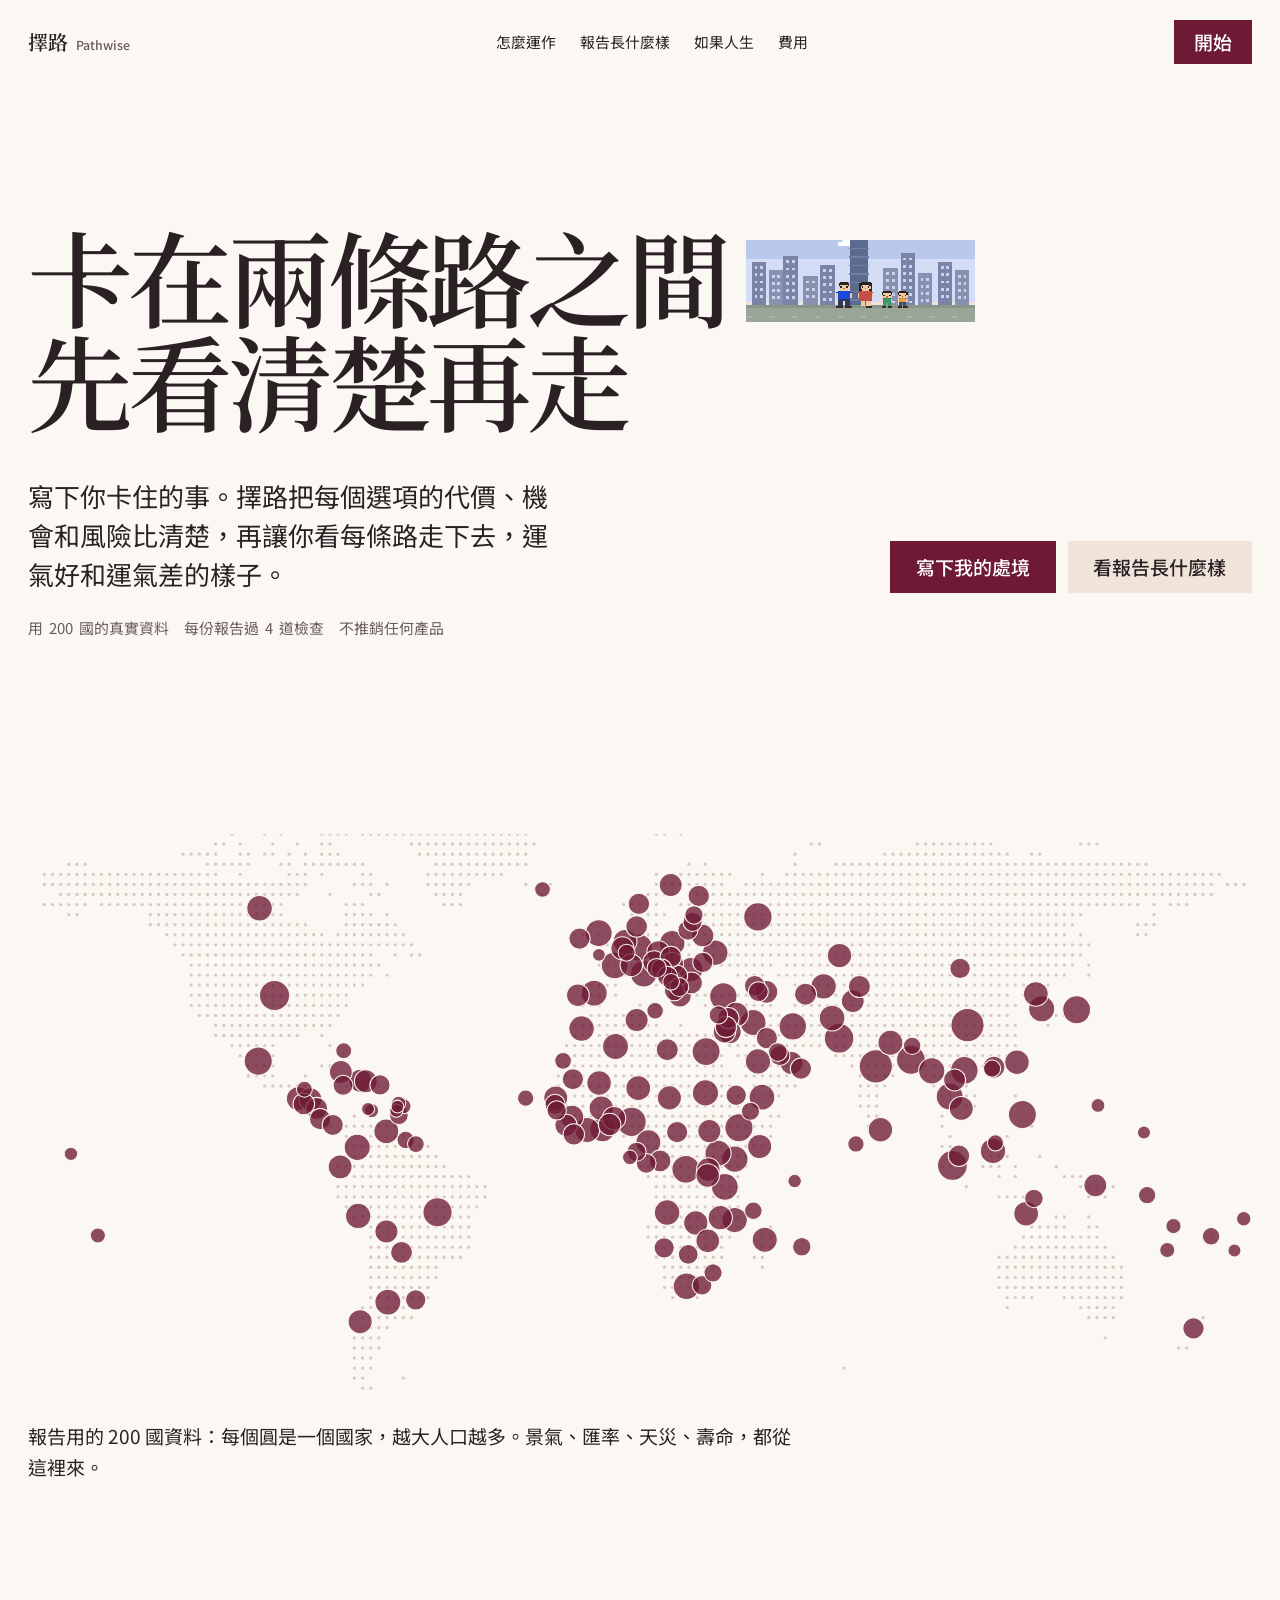
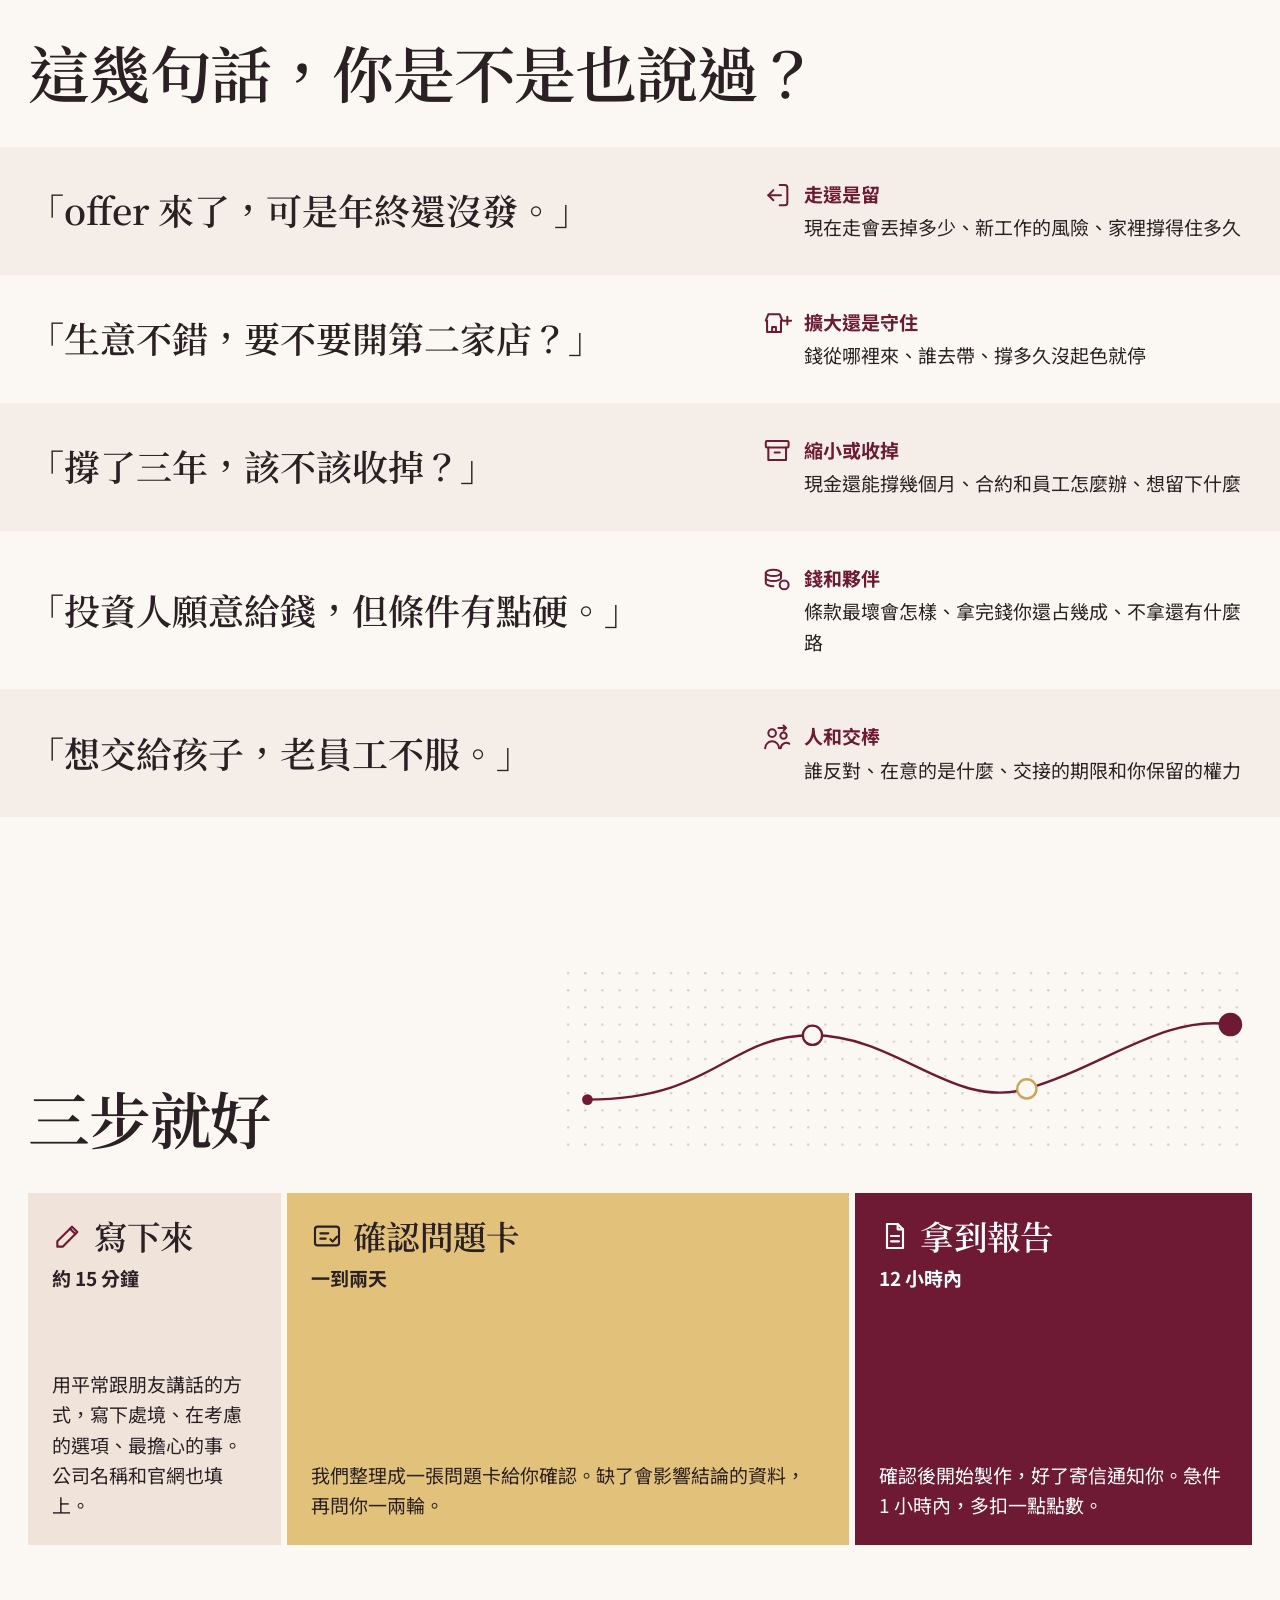
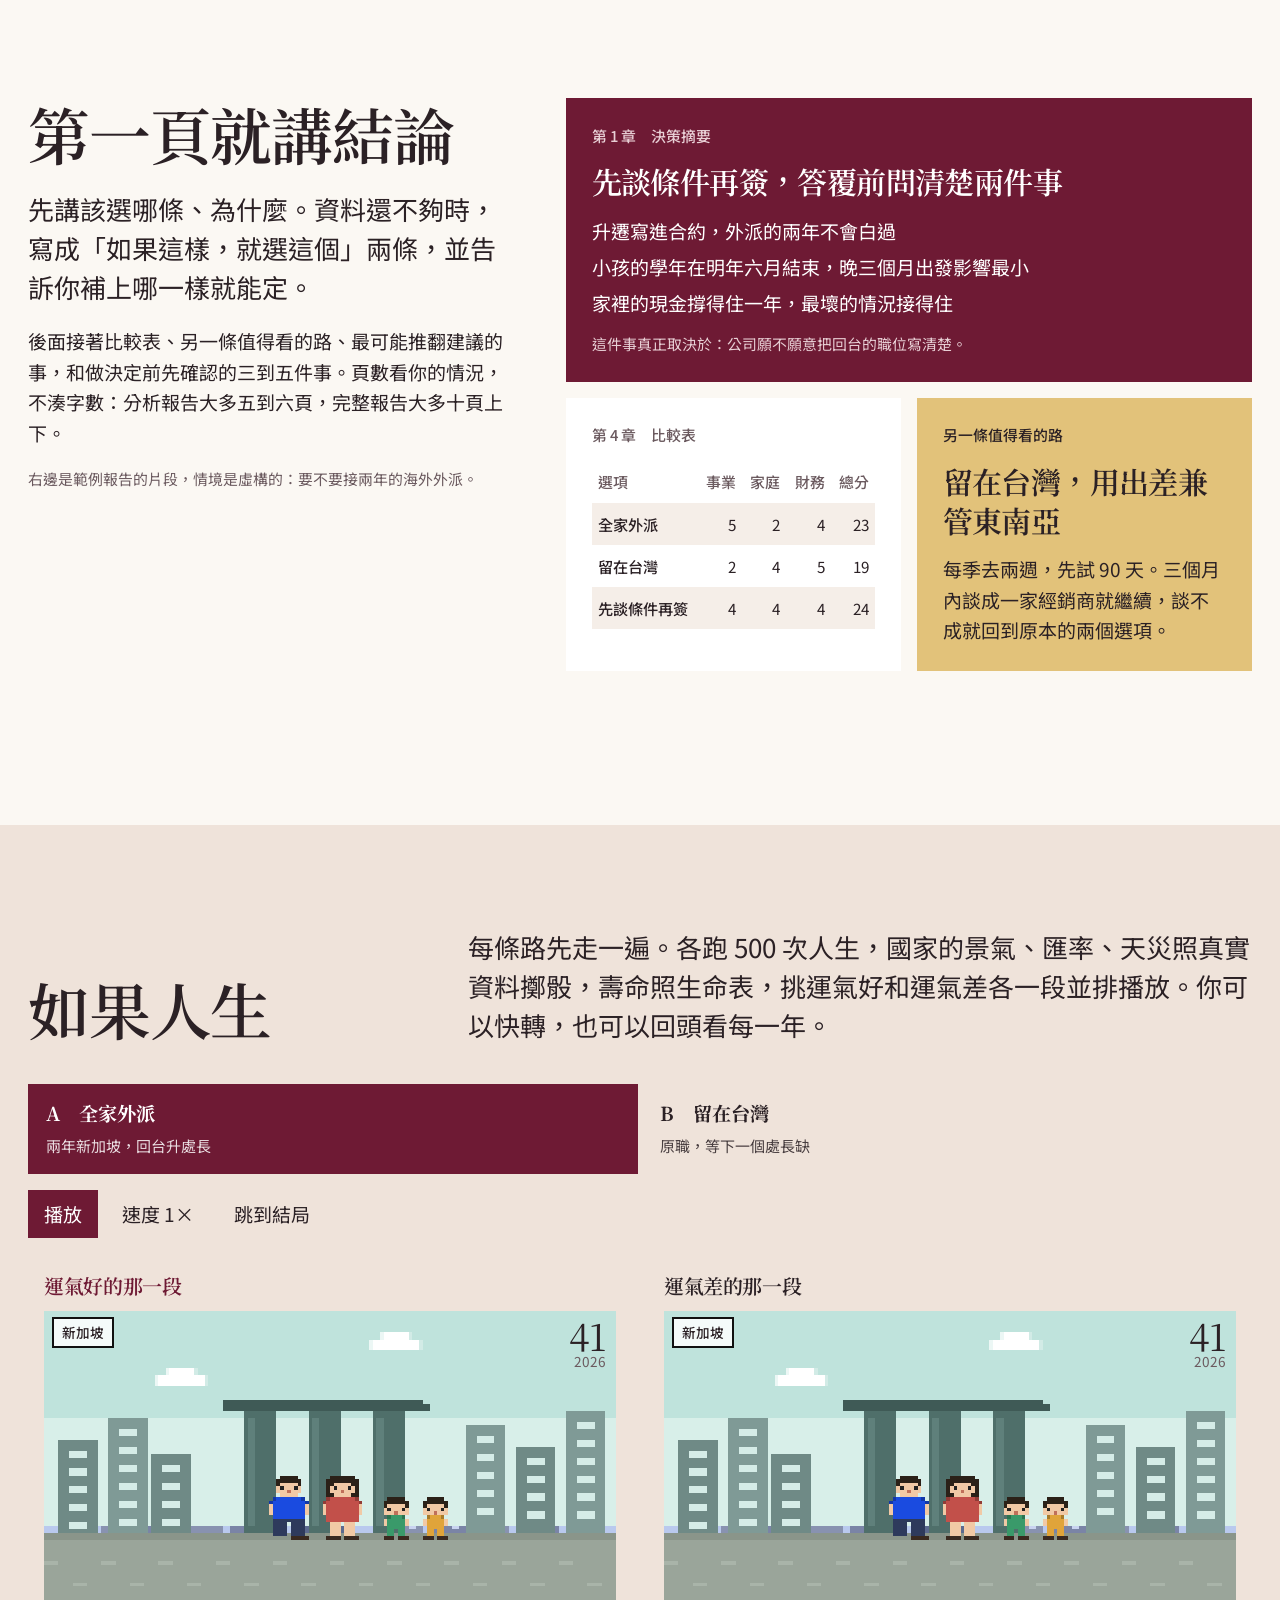
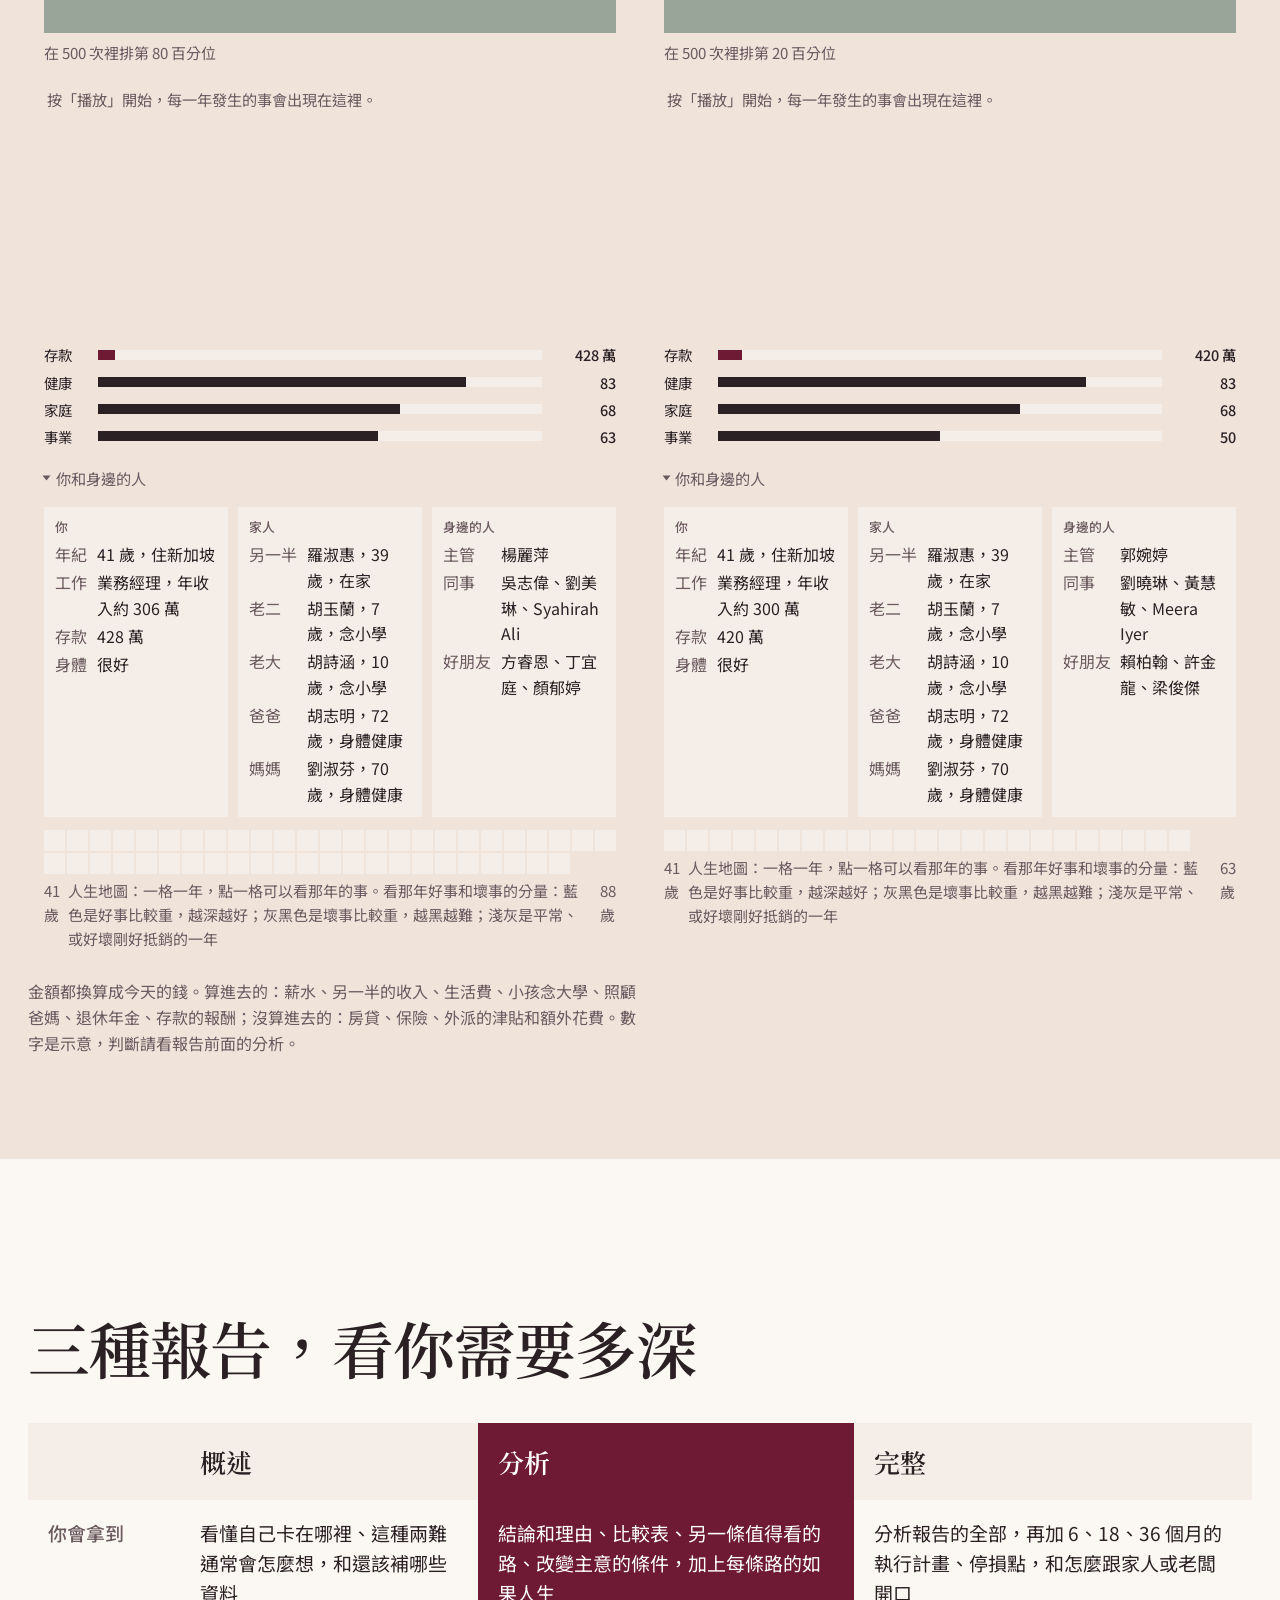
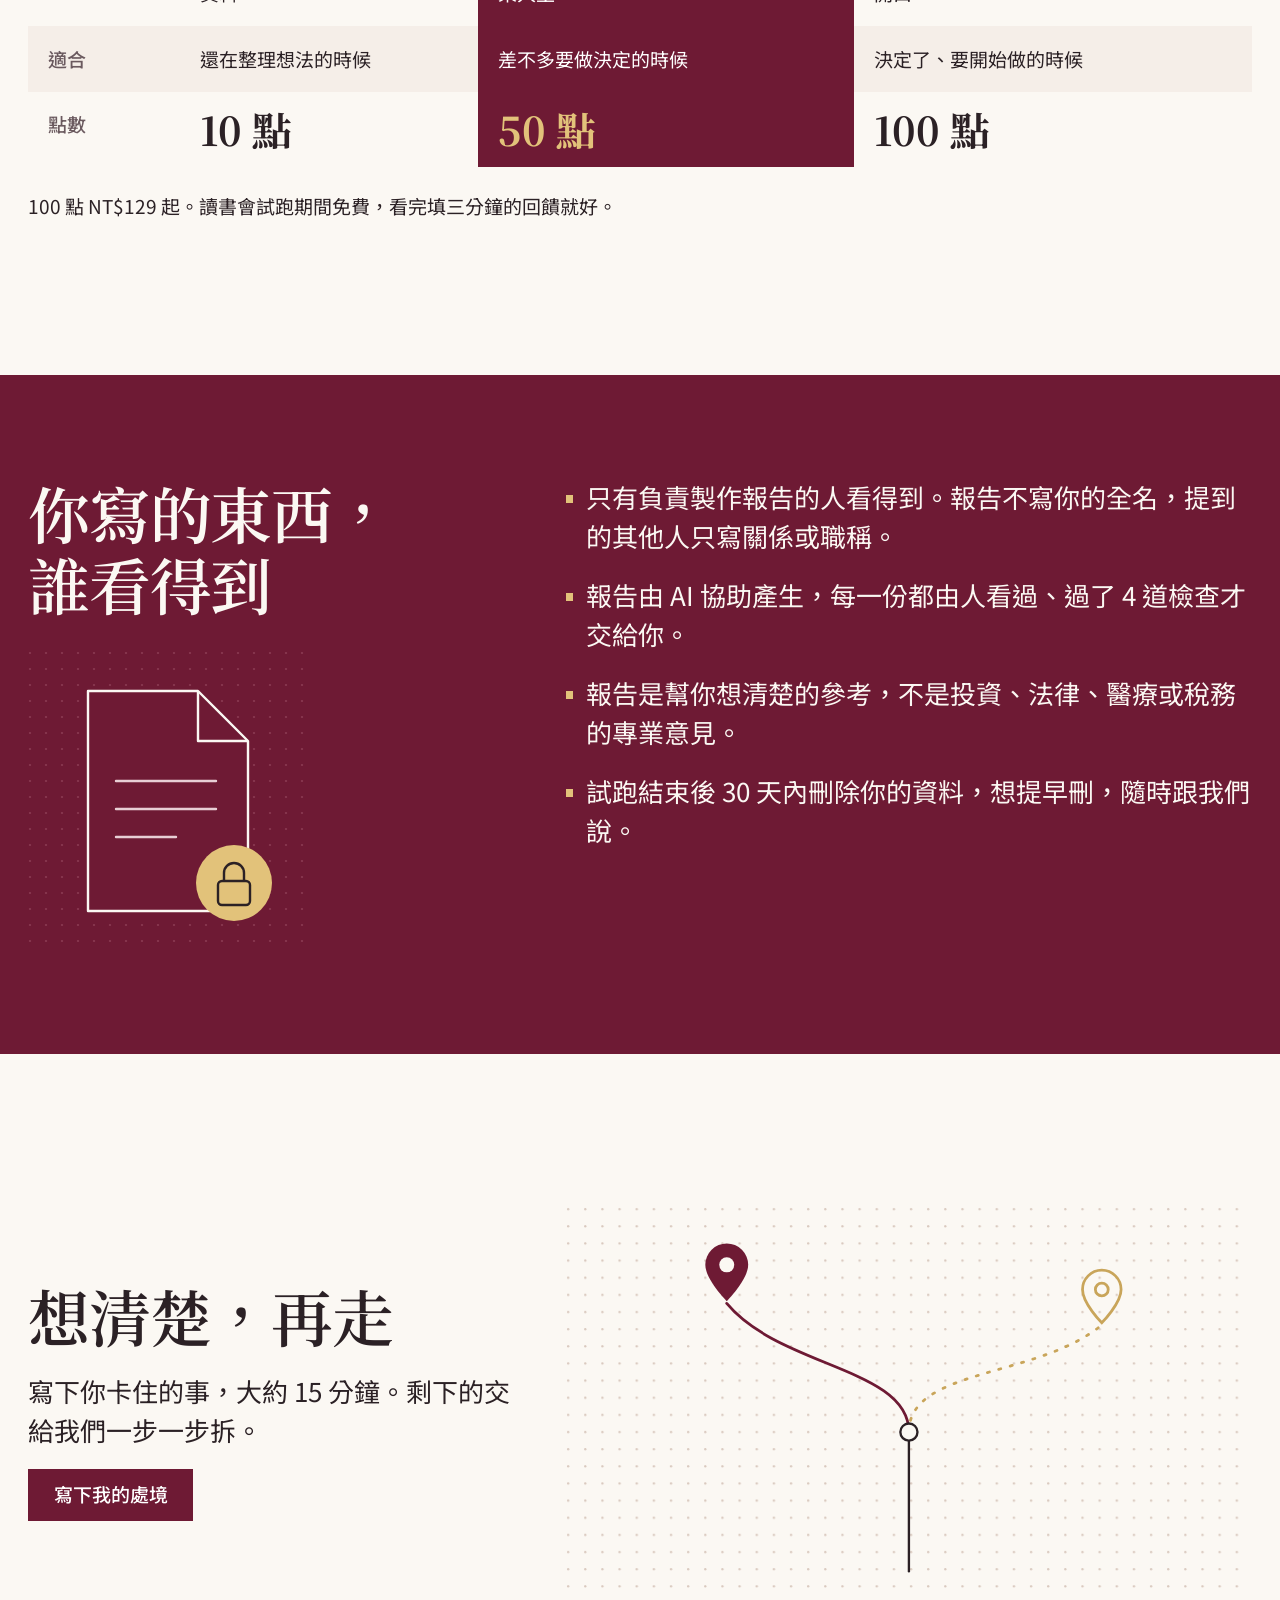
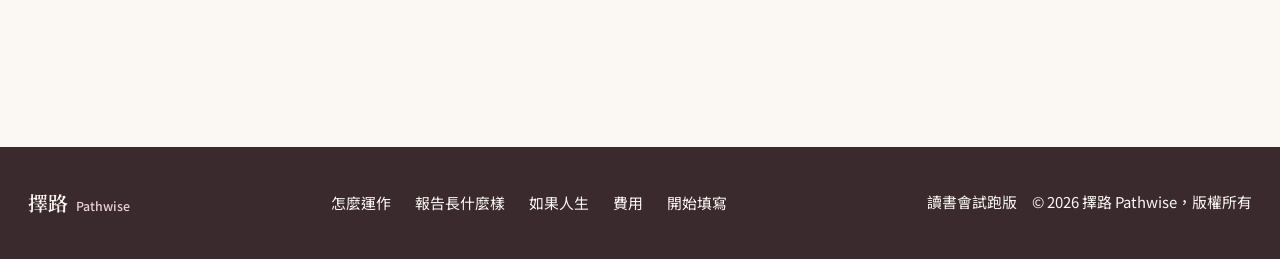
==== commit c8425d70: "首頁重做：擇路 Pathwise，配色 F2，線條和點陣插畫 - 網站改名擇路 Pathwise，人生模擬叫如果人生；首頁照路人的閱讀順序重排：開頭、五種兩難、三步、報告長什麼樣、   可以播放的如果" ====
--- a/index.html
+++ b/index.html
@@ -4,146 +4,199 @@
 <meta charset="utf-8">
 <meta name="robots" content="noindex,nofollow">
 <meta name="viewport" content="width=device-width, initial-scale=1">
-<title>第三條路｜卡在兩條路之間的決策報告（讀書會試跑）</title>
-<meta name="description" content="寫下你卡住的事，我們把 A 和 B 比清楚，再找一條你可能沒想過的路，附兩種運氣下的人生模擬。讀書會試跑，免費。">
+<title>擇路 Pathwise｜卡在兩個選擇之間的決策報告</title>
+<meta name="description" content="寫下你卡住的事，拿到一份把每條路比清楚的決策報告，再看每條路走下去，運氣好和運氣差的樣子。">
 <link rel="preconnect" href="https://fonts.googleapis.com">
 <link rel="preconnect" href="https://fonts.gstatic.com" crossorigin>
-<link href="https://fonts.googleapis.com/css2?family=Noto+Sans+TC:wght@400;500&family=Noto+Serif+TC:wght@600&display=swap" rel="stylesheet">
-<link rel="stylesheet" href="assets/site.css">
-<link rel="stylesheet" href="assets/home.css">
+<link href="https://fonts.googleapis.com/css2?family=Noto+Sans+TC:wght@400;500;700&family=Noto+Serif+TC:wght@600;700&display=swap" rel="stylesheet">
+<link rel="stylesheet" href="assets/site.css?v=20261105">
+<link rel="stylesheet" href="assets/sim.css?v=20261105">
+<link rel="stylesheet" href="assets/home.css?v=20261105">
 <script>document.documentElement.classList.add('js')</script>
 </head>
 <body>
 
-<header class="hero">
-  <div class="hero-left">
-    <a class="wordmark" href="./">第三條路</a>
-    <div class="hero-talk">
-      <p class="lead" data-reveal style="--i:4">寫下你卡住的事。我們把 A 和 B 比清楚，再找一條你可能沒想過的路，附上兩種運氣下的人生模擬。</p>
-      <a class="btn" href="start.html" data-reveal style="--i:5">開始寫下你的處境</a>
-    </div>
-  </div>
-  <div class="hero-right">
-    <nav aria-label="主選單">
-      <a href="#how">怎麼做</a>
-      <a href="#inside">報告裡有什麼</a>
-      <a href="#weights">比比看</a>
-      <a href="#faq">常見問題</a>
-    </nav>
-    <h1 class="display lines">
-      <span class="line"><span data-line style="--i:0">兩條路之外</span></span>
-      <span class="line"><span data-line style="--i:1">還有第三條</span></span>
+<header class="bar">
+  <a class="wordmark" href="./">擇路 <span class="wm-en">Pathwise</span></a>
+  <nav aria-label="主選單">
+    <a href="#how">怎麼運作</a>
+    <a href="#report">報告長什麼樣</a>
+    <a href="#whatif">如果人生</a>
+    <a href="#plans">費用</a>
+  </nav>
+  <a class="btn bar-cta" href="start.html">開始</a>
+</header>
+
+<main>
+
+  <!-- 開頭：一句話，中間嵌著正在播放的人生 -->
+  <section class="hero wrap" aria-labelledby="hero-h">
+    <h1 id="hero-h" class="hero-h">
+      <span class="hl">卡在兩條路之間<span class="slot" data-ui aria-hidden="true"><canvas class="slot-px" width="160" height="90"></canvas></span></span>
+      <span class="hl">先看清楚再走</span>
     </h1>
-    <figure class="hero-photo">
-      <img src="assets/img/steps.jpg" width="1200" height="1500" alt="一段木頭階梯往下延伸，沒入淡粉色的霧裡">
-      <figcaption class="hero-figure">
-        <strong class="nums">200 國</strong>
-        <span>1996 年到今年的國家資料，撐著每一份比較</span>
-      </figcaption>
-    </figure>
-  </div>
-</header>
-
-<main>
-
-<section id="how" class="how wrap">
-  <div class="how-head">
-    <h2 class="head" data-reveal>從一團亂<br>到一張清楚的表</h2>
-    <p data-reveal style="--i:1">你不用先想清楚才來。照平常跟朋友講的方式寫下來，剩下的交給我們一步一步拆。</p>
-  </div>
-  <div class="how-figure" data-reveal style="--i:2">
-    <svg class="flow" viewBox="0 0 900 200" role="img" aria-label="左邊散亂的方塊，中間被壓成一條，右邊排成整齊的藍色隊伍"><rect x="97" y="35" width="12" height="12" fill="#c4c4c4"/><rect x="30" y="100" width="12" height="12" fill="#a9a9a9"/><rect x="167" y="163" width="12" height="12" fill="#c4c4c4"/><rect x="20" y="83" width="12" height="12" fill="#c4c4c4"/><rect x="75" y="103" width="12" height="12" fill="#c4c4c4"/><rect x="233" y="31" width="12" height="12" fill="#c4c4c4"/><rect x="180" y="108" width="12" height="12" fill="#c4c4c4"/><rect x="166" y="77" width="12" height="12" fill="#c4c4c4"/><rect x="23" y="154" width="12" height="12" fill="#a9a9a9"/><rect x="123" y="101" width="12" height="12" fill="#a9a9a9"/><rect x="161" y="125" width="12" height="12" fill="#c4c4c4"/><rect x="167" y="117" width="12" height="12" fill="#a9a9a9"/><rect x="36" y="130" width="12" height="12" fill="#c4c4c4"/><rect x="177" y="93" width="12" height="12" fill="#a9a9a9"/><rect x="220" y="88" width="12" height="12" fill="#a9a9a9"/><rect x="108" y="52" width="12" height="12" fill="#c4c4c4"/><rect x="199" y="51" width="12" height="12" fill="#a9a9a9"/><rect x="152" y="157" width="12" height="12" fill="#a9a9a9"/><rect x="88" y="175" width="12" height="12" fill="#c4c4c4"/><rect x="148" y="38" width="12" height="12" fill="#a9a9a9"/><rect x="51" y="92" width="12" height="12" fill="#c4c4c4"/><rect x="270" y="23" width="12" height="12" fill="#a9a9a9"/><rect x="102" y="69" width="12" height="12" fill="#a9a9a9"/><rect x="167" y="87" width="12" height="12" fill="#c4c4c4"/><rect x="265" y="90" width="12" height="12" fill="#c4c4c4"/><rect x="26" y="128" width="12" height="12" fill="#a9a9a9"/><rect x="87" y="75" width="12" height="12" fill="#a9a9a9"/><rect x="16" y="88" width="12" height="12" fill="#c4c4c4"/><rect x="175" y="93" width="12" height="12" fill="#c4c4c4"/><rect x="217" y="32" width="12" height="12" fill="#c4c4c4"/><rect x="117" y="164" width="12" height="12" fill="#a9a9a9"/><rect x="32" y="85" width="12" height="12" fill="#a9a9a9"/><rect x="249" y="148" width="12" height="12" fill="#a9a9a9"/><rect x="201" y="176" width="12" height="12" fill="#a9a9a9"/><rect x="269" y="35" width="12" height="12" fill="#c4c4c4"/><rect x="51" y="121" width="12" height="12" fill="#c4c4c4"/><rect x="141" y="109" width="12" height="12" fill="#a9a9a9"/><rect x="86" y="34" width="12" height="12" fill="#a9a9a9"/><rect x="175" y="64" width="12" height="12" fill="#c4c4c4"/><rect x="196" y="97" width="12" height="12" fill="#c4c4c4"/><rect x="133" y="156" width="12" height="12" fill="#a9a9a9"/><rect x="117" y="76" width="12" height="12" fill="#a9a9a9"/><rect x="181" y="20" width="12" height="12" fill="#c4c4c4"/><rect x="276" y="84" width="12" height="12" fill="#c4c4c4"/><rect x="102" y="19" width="12" height="12" fill="#c4c4c4"/><rect x="163" y="100" width="12" height="12" fill="#a9a9a9"/><rect x="176" y="22" width="12" height="12" fill="#c4c4c4"/><rect x="176" y="35" width="12" height="12" fill="#a9a9a9"/><rect x="268" y="111" width="12" height="12" fill="#a9a9a9"/><rect x="43" y="153" width="12" height="12" fill="#a9a9a9"/><rect x="140" y="62" width="12" height="12" fill="#c4c4c4"/><rect x="38" y="68" width="12" height="12" fill="#a9a9a9"/><rect x="139" y="126" width="12" height="12" fill="#c4c4c4"/><rect x="65" y="170" width="12" height="12" fill="#a9a9a9"/><rect x="50" y="101" width="12" height="12" fill="#c4c4c4"/><rect x="215" y="60" width="12" height="12" fill="#c4c4c4"/><rect x="198" y="54" width="12" height="12" fill="#a9a9a9"/><rect x="255" y="70" width="12" height="12" fill="#c4c4c4"/><rect x="154" y="141" width="12" height="12" fill="#a9a9a9"/><rect x="182" y="113" width="12" height="12" fill="#c4c4c4"/><rect x="310" y="79" width="12" height="12" fill="#555555"/><rect x="310" y="93" width="12" height="12" fill="#555555"/><rect x="310" y="107" width="12" height="12" fill="#555555"/><rect x="324" y="79" width="12" height="12" fill="#555555"/><rect x="324" y="93" width="12" height="12" fill="#555555"/><rect x="324" y="107" width="12" height="12" fill="#555555"/><rect x="338" y="79" width="12" height="12" fill="#555555"/><rect x="338" y="93" width="12" height="12" fill="#555555"/><rect x="338" y="107" width="12" height="12" fill="#555555"/><rect x="352" y="79" width="12" height="12" fill="#555555"/><rect x="352" y="93" width="12" height="12" fill="#555555"/><rect x="352" y="107" width="12" height="12" fill="#555555"/><rect x="366" y="79" width="12" height="12" fill="#555555"/><rect x="366" y="93" width="12" height="12" fill="#555555"/><rect x="366" y="107" width="12" height="12" fill="#555555"/><rect x="380" y="79" width="12" height="12" fill="#555555"/><rect x="380" y="93" width="12" height="12" fill="#555555"/><rect x="380" y="107" width="12" height="12" fill="#555555"/><rect x="394" y="79" width="12" height="12" fill="#555555"/><rect x="394" y="93" width="12" height="12" fill="#555555"/><rect x="394" y="107" width="12" height="12" fill="#555555"/><rect x="408" y="79" width="12" height="12" fill="#555555"/><rect x="408" y="93" width="12" height="12" fill="#555555"/><rect x="408" y="107" width="12" height="12" fill="#555555"/><rect x="422" y="79" width="12" height="12" fill="#555555"/><rect x="422" y="93" width="12" height="12" fill="#555555"/><rect x="422" y="107" width="12" height="12" fill="#555555"/><rect x="436" y="79" width="12" height="12" fill="#555555"/><rect x="436" y="93" width="12" height="12" fill="#555555"/><rect x="436" y="107" width="12" height="12" fill="#555555"/><rect x="450" y="79" width="12" height="12" fill="#555555"/><rect x="450" y="93" width="12" height="12" fill="#555555"/><rect x="450" y="107" width="12" height="12" fill="#555555"/><rect x="464" y="79" width="12" height="12" fill="#555555"/><rect x="464" y="93" width="12" height="12" fill="#555555"/><rect x="464" y="107" width="12" height="12" fill="#555555"/><rect x="478" y="79" width="12" height="12" fill="#555555"/><rect x="478" y="93" width="12" height="12" fill="#555555"/><rect x="478" y="107" width="12" height="12" fill="#555555"/><rect x="492" y="79" width="12" height="12" fill="#555555"/><rect x="492" y="93" width="12" height="12" fill="#555555"/><rect x="492" y="107" width="12" height="12" fill="#555555"/><rect x="506" y="79" width="12" height="12" fill="#555555"/><rect x="506" y="93" width="12" height="12" fill="#555555"/><rect x="506" y="107" width="12" height="12" fill="#555555"/><rect x="520" y="79" width="12" height="12" fill="#555555"/><rect x="520" y="93" width="12" height="12" fill="#555555"/><rect x="520" y="107" width="12" height="12" fill="#555555"/><rect x="534" y="79" width="12" height="12" fill="#555555"/><rect x="534" y="93" width="12" height="12" fill="#555555"/><rect x="534" y="107" width="12" height="12" fill="#555555"/><rect x="548" y="79" width="12" height="12" fill="#555555"/><rect x="548" y="93" width="12" height="12" fill="#555555"/><rect x="548" y="107" width="12" height="12" fill="#555555"/><rect x="562" y="79" width="12" height="12" fill="#555555"/><rect x="562" y="93" width="12" height="12" fill="#555555"/><rect x="562" y="107" width="12" height="12" fill="#555555"/><rect x="576" y="79" width="12" height="12" fill="#555555"/><rect x="576" y="93" width="12" height="12" fill="#555555"/><rect x="576" y="107" width="12" height="12" fill="#555555"/><rect x="640" y="24" width="12" height="12" fill="#1a4be0"/><rect x="670" y="24" width="12" height="12" fill="#1a4be0"/><rect x="700" y="24" width="12" height="12" fill="#1a4be0"/><rect x="730" y="24" width="12" height="12" fill="#1a4be0"/><rect x="760" y="24" width="12" height="12" fill="#1a4be0"/><rect x="790" y="24" width="12" height="12" fill="#1a4be0"/><rect x="820" y="24" width="12" height="12" fill="#1a4be0"/><rect x="850" y="24" width="12" height="12" fill="#1a4be0"/><rect x="640" y="58" width="12" height="12" fill="#1a4be0"/><rect x="670" y="58" width="12" height="12" fill="#1a4be0"/><rect x="700" y="58" width="12" height="12" fill="#1a4be0"/><rect x="730" y="58" width="12" height="12" fill="#1a4be0"/><rect x="760" y="58" width="12" height="12" fill="#1a4be0"/><rect x="790" y="58" width="12" height="12" fill="#1a4be0"/><rect x="820" y="58" width="12" height="12" fill="#1a4be0"/><rect x="850" y="58" width="12" height="12" fill="#1a4be0"/><rect x="640" y="92" width="12" height="12" fill="#1a4be0"/><rect x="670" y="92" width="12" height="12" fill="#1a4be0"/><rect x="700" y="92" width="12" height="12" fill="#1a4be0"/><rect x="730" y="92" width="12" height="12" fill="#1a4be0"/><rect x="760" y="92" width="12" height="12" fill="#1a4be0"/><rect x="790" y="92" width="12" height="12" fill="#1a4be0"/><rect x="820" y="92" width="12" height="12" fill="#1a4be0"/><rect x="850" y="92" width="12" height="12" fill="#1a4be0"/><rect x="640" y="126" width="12" height="12" fill="#1a4be0"/><rect x="670" y="126" width="12" height="12" fill="#1a4be0"/><rect x="700" y="126" width="12" height="12" fill="#1a4be0"/><rect x="730" y="126" width="12" height="12" fill="#1a4be0"/><rect x="760" y="126" width="12" height="12" fill="#1a4be0"/><rect x="790" y="126" width="12" height="12" fill="#1a4be0"/><rect x="820" y="126" width="12" height="12" fill="#1a4be0"/><rect x="850" y="126" width="12" height="12" fill="#1a4be0"/><rect x="640" y="160" width="12" height="12" fill="#1a4be0"/><rect x="670" y="160" width="12" height="12" fill="#1a4be0"/><rect x="700" y="160" width="12" height="12" fill="#1a4be0"/><rect x="730" y="160" width="12" height="12" fill="#1a4be0"/><rect x="760" y="160" width="12" height="12" fill="#1a4be0"/><rect x="790" y="160" width="12" height="12" fill="#1a4be0"/><rect x="820" y="160" width="12" height="12" fill="#1a4be0"/><rect x="850" y="160" width="12" height="12" fill="#1a4be0"/></svg>
-  </div>
-  <ol class="how-steps">
-    <li data-reveal style="--i:3"><h3>寫下來</h3><p>你的處境、在考慮的選項、最擔心的事。公司名稱和官網也填上，我們會查公司的公開資料。</p></li>
-    <li data-reveal style="--i:4"><h3>比清楚</h3><p>我們整理成一張問題卡給你確認，缺的資料問你一兩輪，再用你自己排的三個目標，替每條路打分。</p></li>
-    <li data-reveal style="--i:5"><h3>走出去</h3><p>報告寫結論和理由、權重倒過來會不會翻、第三條路怎麼用 90 天試，以及每條路在好運和壞運下的人生。</p></li>
-  </ol>
-</section>
-
-<section id="inside" class="inside">
-  <h2 class="head wrap" data-reveal>報告裡有什麼</h2>
-  <div class="band" data-reveal style="--i:1">
-    <figure class="panel p1">
-      <img src="assets/img/hill.jpg" width="1600" height="1000" alt="一個人站在濃霧籠罩的山丘上" loading="lazy">
-      <figcaption><span class="panel-title">結論，<br>和為什麼</span></figcaption>
-    </figure>
-    <figure class="panel p2" data-reveal style="--i:2"><img src="assets/img/post.jpg" width="1200" height="1500" alt="靜水裡立著一根標記樁，四周是霧" loading="lazy"><figcaption class="panel-cap">比較表</figcaption></figure>
-    <figure class="panel p3" data-reveal style="--i:3"><img src="assets/img/jetty.jpg" width="1200" height="1500" alt="石頭碼頭伸進灰色的霧和靜水裡" loading="lazy"><figcaption class="panel-cap">你可能沒想過的路</figcaption></figure>
-    <figure class="panel p4" data-reveal style="--i:4"><img src="assets/img/peak.jpg" width="1200" height="1500" alt="黑色山峰從白色雲海裡露出來" loading="lazy"><figcaption class="panel-cap">人生模擬</figcaption></figure>
-  </div>
-  <p class="band-note wrap" data-reveal style="--i:5">分析報告約 5～6 頁，完整報告約 10 頁，多了執行計畫、停損點和每兩個月的檢查點。</p>
-</section>
-
-<section id="weights" class="weights">
-  <div class="w-light">
-    <h2 class="head" data-reveal>
-      <span class="zz">換個順序</span>
-      <span class="zz right">答案會翻嗎</span>
-    </h2>
-    <div class="w-live" data-reveal>
-      <p class="small">範例：要不要接海外外派。點一個目標，把它排到第一。</p>
-      <div class="goal-row" role="group" aria-label="把哪個目標排第一">
-        <button type="button" class="goal" data-goal="0">事業</button>
-        <button type="button" class="goal" data-goal="1">家庭</button>
-        <button type="button" class="goal" data-goal="2">財務</button>
+    <div class="hero-foot">
+      <p class="lead">寫下你卡住的事。擇路把每個選項的代價、機會和風險比清楚，再讓你看每條路走下去，運氣好和運氣差的樣子。</p>
+      <div class="hero-act">
+        <a class="btn" href="start.html">寫下我的處境</a>
+        <a class="btn quiet" href="#report">看報告長什麼樣</a>
       </div>
-      <table class="w-table nums" aria-live="polite">
-        <caption class="sr-only">三個選項的加權總分，權重照目前的順序是 3、2、1</caption>
-        <thead><tr><th scope="col">選項</th><th scope="col" class="g-h">事業</th><th scope="col" class="g-h">家庭</th><th scope="col" class="g-h">財務</th><th scope="col">總分</th></tr></thead>
+      <p class="small trust">用 200 國的真實資料　每份報告過 4 道檢查　不推銷任何產品</p>
+    </div>
+  </section>
+
+  <figure class="band-photo">
+    <img class="world" src="assets/img/world-dots.svg" width="1200" height="560" alt="點陣世界地圖：194 個國家各一個圓，越大人口越多" loading="lazy">
+    <figcaption class="wrap world-cap">報告用的 200 國資料：每個圓是一個國家，越大人口越多。景氣、匯率、天災、壽命，都從這裡來。</figcaption>
+  </figure>
+
+  <!-- 你是不是也這樣：5 種兩難，一種一條 -->
+  <section class="say" aria-labelledby="say-h">
+    <h2 id="say-h" class="head wrap">這幾句話，你是不是也說過？</h2>
+    <ul class="say-list">
+      <li class="say-row" data-reveal><p class="say-q">「offer 來了，可是年終還沒發。」</p><p class="say-a"><svg class="ico" viewBox="0 0 24 24" fill="none" stroke="currentColor" stroke-width="1.6" stroke-linecap="round" stroke-linejoin="round" aria-hidden="true"><path d="M14 4h4a2 2 0 0 1 2 2v12a2 2 0 0 1-2 2h-4"/><path d="M9 16l-4-4 4-4"/><path d="M5 12h10"/></svg><strong>走還是留</strong>現在走會丟掉多少、新工作的風險、家裡撐得住多久</p></li>
+      <li class="say-row" data-reveal><p class="say-q">「生意不錯，要不要開第二家店？」</p><p class="say-a"><svg class="ico" viewBox="0 0 24 24" fill="none" stroke="currentColor" stroke-width="1.6" stroke-linecap="round" stroke-linejoin="round" aria-hidden="true"><path d="M3 10l2-5h9l2 5"/><path d="M4 10v9h11v-9"/><path d="M8 19v-4h3v4"/><path d="M20 7v6M17 10h6"/></svg><strong>擴大還是守住</strong>錢從哪裡來、誰去帶、撐多久沒起色就停</p></li>
+      <li class="say-row" data-reveal><p class="say-q">「撐了三年，該不該收掉？」</p><p class="say-a"><svg class="ico" viewBox="0 0 24 24" fill="none" stroke="currentColor" stroke-width="1.6" stroke-linecap="round" stroke-linejoin="round" aria-hidden="true"><rect x="3" y="4" width="18" height="5" rx="1"/><path d="M5 9v10h14V9"/><path d="M10 13h4"/></svg><strong>縮小或收掉</strong>現金還能撐幾個月、合約和員工怎麼辦、想留下什麼</p></li>
+      <li class="say-row" data-reveal><p class="say-q">「投資人願意給錢，但條件有點硬。」</p><p class="say-a"><svg class="ico" viewBox="0 0 24 24" fill="none" stroke="currentColor" stroke-width="1.6" stroke-linecap="round" stroke-linejoin="round" aria-hidden="true"><ellipse cx="9" cy="7" rx="6" ry="2.5"/><path d="M3 7v4c0 1.4 2.7 2.5 6 2.5s6-1.1 6-2.5V7"/><path d="M3 11v4c0 1.4 2.7 2.5 6 2.5"/><circle cx="17.5" cy="16.5" r="3.5"/></svg><strong>錢和夥伴</strong>條款最壞會怎樣、拿完錢你還占幾成、不拿還有什麼路</p></li>
+      <li class="say-row" data-reveal><p class="say-q">「想交給孩子，老員工不服。」</p><p class="say-a"><svg class="ico" viewBox="0 0 24 24" fill="none" stroke="currentColor" stroke-width="1.6" stroke-linecap="round" stroke-linejoin="round" aria-hidden="true"><circle cx="8" cy="8" r="3"/><path d="M2.5 20a5.5 5.5 0 0 1 11 0"/><circle cx="17" cy="10" r="2.5"/><path d="M14.8 20a4.4 4.4 0 0 1 6.7-3.7"/><path d="M13 4h6m-2-2 2 2-2 2"/></svg><strong>人和交棒</strong>誰反對、在意的是什麼、交接的期限和你保留的權力</p></li>
+    </ul>
+  </section>
+
+  <!-- 怎麼運作：三段，長短照實際要花的時間 -->
+  <section id="how" class="how wrap" aria-labelledby="how-h">
+    <div class="how-top">
+      <h2 id="how-h" class="head" data-reveal>三步就好</h2>
+      <svg class="line-art how-art" viewBox="0 0 640 170" role="img" aria-label="線條圖：一條線從左到右，串起三個點" data-reveal style="--i:1"><defs><pattern id="d1" width="16" height="16" patternUnits="userSpaceOnUse"><circle cx="2" cy="2" r="1.1" fill="#D9C9BE"/></pattern></defs><rect width="100%" height="100%" fill="url(#d1)"/>
+        <path class="draw" d="M20 120 C 140 120, 150 60, 230 60 S 360 130, 430 110 S 560 40, 620 50" fill="none" stroke="#6E1A34" stroke-width="2.2" stroke-linecap="round"/>
+        <circle cx="230" cy="60" r="9" fill="#FBF8F3" stroke="#6E1A34" stroke-width="2.2"/><circle cx="430" cy="110" r="9" fill="#FBF8F3" stroke="#C9A55A" stroke-width="2.2"/><circle cx="620" cy="50" r="11" fill="#6E1A34"/>
+        <circle cx="20" cy="120" r="5" fill="#6E1A34"/>
+      </svg>
+    </div>
+    <ol class="stages">
+      <li class="stage s1" data-reveal style="--i:1"><div class="st-h"><svg class="ico" viewBox="0 0 24 24" fill="none" stroke="currentColor" stroke-width="1.6" stroke-linecap="round" stroke-linejoin="round" aria-hidden="true"><path d="M4 20h4L19 9l-4-4L4 16z"/><path d="M13.5 6.5l4 4"/></svg><h3>寫下來</h3></div><p class="dur">約 15 分鐘</p><p>用平常跟朋友講話的方式，寫下處境、在考慮的選項、最擔心的事。公司名稱和官網也填上。</p></li>
+      <li class="stage s2" data-reveal style="--i:2"><div class="st-h"><svg class="ico" viewBox="0 0 24 24" fill="none" stroke="currentColor" stroke-width="1.6" stroke-linecap="round" stroke-linejoin="round" aria-hidden="true"><rect x="3" y="5" width="18" height="14" rx="2"/><path d="M7 10h6M7 14h4"/><path d="M14.5 14.5l1.7 1.7 3.3-3.7"/></svg><h3>確認問題卡</h3></div><p class="dur">一到兩天</p><p>我們整理成一張問題卡給你確認。缺了會影響結論的資料，再問你一兩輪。</p></li>
+      <li class="stage s3" data-reveal style="--i:3"><div class="st-h"><svg class="ico" viewBox="0 0 24 24" fill="none" stroke="currentColor" stroke-width="1.6" stroke-linecap="round" stroke-linejoin="round" aria-hidden="true"><path d="M6 3h8l4 4v14H6z"/><path d="M14 3v4h4"/><path d="M9 12h6M9 16h6"/></svg><h3>拿到報告</h3></div><p class="dur">12 小時內</p><p>確認後開始製作，好了寄信通知你。急件 1 小時內，多扣一點點數。</p></li>
+    </ol>
+  </section>
+
+  <!-- 報告長什麼樣：左邊一句話，右邊真的報告片段（範例情境，虛構） -->
+  <section id="report" class="report wrap" aria-labelledby="report-h">
+    <div class="report-say">
+      <h2 id="report-h" class="head" data-reveal>第一頁就講結論</h2>
+      <p class="lead" data-reveal style="--i:1">先講該選哪條、為什麼。資料還不夠時，寫成「如果這樣，就選這個」兩條，並告訴你補上哪一樣就能定。</p>
+      <p data-reveal style="--i:2">後面接著比較表、另一條值得看的路、最可能推翻建議的事，和做決定前先確認的三到五件事。頁數看你的情況，不湊字數：分析報告大多五到六頁，完整報告大多十頁上下。</p>
+      <p class="small muted" data-reveal style="--i:3">右邊是範例報告的片段，情境是虛構的：要不要接兩年的海外外派。</p>
+    </div>
+    <div class="report-pages">
+      <article class="page p-1" data-ui data-reveal style="--i:1" aria-label="範例：結論頁">
+        <p class="pg-tag">第 1 章　決策摘要</p>
+        <p class="pg-h">先談條件再簽，答覆前問清楚兩件事</p>
+        <ol class="pg-list">
+          <li>升遷寫進合約，外派的兩年不會白過</li>
+          <li>小孩的學年在明年六月結束，晚三個月出發影響最小</li>
+          <li>家裡的現金撐得住一年，最壞的情況接得住</li>
+        </ol>
+        <p class="pg-key">這件事真正取決於：公司願不願意把回台的職位寫清楚。</p>
+      </article>
+      <article class="page p-2" data-ui data-reveal style="--i:2" aria-label="範例：比較表">
+        <p class="pg-tag">第 4 章　比較表</p>
+        <table class="pg-table">
+          <thead><tr><th scope="col">選項</th><th scope="col">事業</th><th scope="col">家庭</th><th scope="col">財務</th><th scope="col">總分</th></tr></thead>
+          <tbody>
+            <tr><th scope="row">全家外派</th><td>5</td><td>2</td><td>4</td><td>23</td></tr>
+            <tr><th scope="row">留在台灣</th><td>2</td><td>4</td><td>5</td><td>19</td></tr>
+            <tr class="win"><th scope="row">先談條件再簽</th><td>4</td><td>4</td><td>4</td><td>24</td></tr>
+          </tbody>
+        </table>
+      </article>
+      <article class="page p-3" data-ui data-reveal style="--i:3" aria-label="範例：另一條路">
+        <p class="pg-tag">另一條值得看的路</p>
+        <p class="pg-h">留在台灣，用出差兼管東南亞</p>
+        <p>每季去兩週，先試 90 天。三個月內談成一家經銷商就繼續，談不成就回到原本的兩個選項。</p>
+      </article>
+    </div>
+  </section>
+
+  <!-- 如果人生：可以按播放的模擬 -->
+  <section id="whatif" class="whatif" aria-labelledby="whatif-h">
+    <div class="wrap whatif-say">
+      <h2 id="whatif-h" class="head" data-reveal>如果人生</h2>
+      <p class="lead" data-reveal style="--i:1">每條路先走一遍。各跑 500 次人生，國家的景氣、匯率、天災照真實資料擲骰，壽命照生命表，挑運氣好和運氣差各一段並排播放。你可以快轉，也可以回頭看每一年。</p>
+    </div>
+    <div class="wrap whatif-box" id="sim-root">
+      <noscript><p>這裡是可以播放的人生模擬，要開啟 JavaScript 才看得到。</p></noscript>
+    </div>
+  </section>
+
+  <!-- 費用：三種報告 -->
+  <section id="plans" class="plans wrap" aria-labelledby="plans-h">
+    <h2 id="plans-h" class="head" data-reveal>三種報告，看你需要多深</h2>
+    <div class="plan-wrap" data-reveal style="--i:1">
+      <table class="plan-table">
+        <thead><tr><th scope="col"><span class="sr-only">項目</span></th><th scope="col">概述</th><th scope="col" class="best">分析</th><th scope="col">完整</th></tr></thead>
         <tbody>
-          <tr data-opt="0"><th scope="row">全家外派</th><td>5</td><td>2</td><td>4</td><td class="tot">23</td></tr>
-          <tr data-opt="1"><th scope="row">留在台灣</th><td>2</td><td>4</td><td>5</td><td class="tot">19</td></tr>
-          <tr data-opt="2"><th scope="row">先談條件再簽</th><td>4</td><td>4</td><td>4</td><td class="tot">24</td></tr>
+          <tr><th scope="row">你會拿到</th><td>看懂自己卡在哪裡、這種兩難通常會怎麼想，和還該補哪些資料</td><td class="best">結論和理由、比較表、另一條值得看的路、改變主意的條件，加上每條路的如果人生</td><td>分析報告的全部，再加 6、18、36 個月的執行計畫、停損點，和怎麼跟家人或老闆開口</td></tr>
+          <tr><th scope="row">適合</th><td>還在整理想法的時候</td><td class="best">差不多要做決定的時候</td><td>決定了、要開始做的時候</td></tr>
+          <tr class="pts-row"><th scope="row">點數</th><td><span class="nums">10</span> 點</td><td class="best"><span class="nums">50</span> 點</td><td><span class="nums">100</span> 點</td></tr>
         </tbody>
       </table>
-      <p class="w-verdict" aria-live="polite">照「事業、家庭、財務」的順序，「先談條件再簽」最高。</p>
-    </div>
-    <div class="w-foot" data-reveal style="--i:2">
-      <p>每一格分數的理由都寫在報告裡。你排的順序不同，結論就可能不同，報告會直接告訴你翻成哪一個。</p>
-      <a class="btn" href="start.html">用我的事試試</a>
-    </div>
-  </div>
-  <div class="w-dark">
-    <div class="row" data-reveal><h3>結論和理由</h3><p>先講該選哪條、為什麼，資料不夠時寫成「如果這樣，選這個」兩條。</p><ul><li>主結論</li><li>關鍵變數</li><li>反方意見</li></ul></div>
-    <div class="row" data-reveal><h3>加權比較表</h3><p>用你自己排的三個目標打分，加上要多少錢、能不能回頭、最壞賠多少。</p><ul><li>權重 3、2、1</li><li>權重倒過來</li><li>同一件事同分</li></ul></div>
-    <div class="row" data-reveal><h3>第三條路</h3><p>跳出原本二選一，想 20 到 30 條，過十道關卡，留下站得住的一兩條。</p><ul><li>誰付錢</li><li>90 天驗證</li><li>最壞賠多少</li></ul></div>
-    <div class="row" data-reveal><h3>人生模擬</h3><p>每條路跑上百次，挑運氣好和運氣差的兩種人生給你看。</p><ul><li>前十年細講</li><li>之後快轉</li><li>不推你選哪個</li></ul></div>
-    <div class="row" data-reveal><h3>一句話</h3><p>看完報告，送你一句古人或我們自己寫的話，外國的附原文。</p><ul><li>放輕鬆</li><li>分水嶺</li><li>決定之後</li></ul></div>
-  </div>
-</section>
-
-<section id="faq" class="faq">
-  <div class="faq-head"><h2 class="display" data-reveal>你可能想問</h2></div>
-  <div class="qa" data-reveal><h3>試跑要錢嗎？</h3><p>不用。這是讀書會的試跑，只想請你用一件真的卡住你的事來試，看完填三分鐘的回饋。</p></div>
-  <div class="qa" data-reveal><h3>多久拿得到？</h3><p>送出後我們會先寄問題卡給你確認，可能再問一兩輪。資料齊了之後，通常幾天內就好，好了會用你留的聯絡方式通知你。</p></div>
-  <div class="qa" data-reveal><h3>我寫的東西誰看得到？</h3><p>只有負責試跑的人看得到，報告由 AI 協助產生，對話不拿去訓練模型。報告裡不寫你的全名，提到的其他人只寫關係或職稱。試跑結束後 30 天內刪除。</p></div>
-  <div class="qa" data-reveal><h3>為什麼要填公司名稱和官網？</h3><p>我們會查公司的官網、新聞和公開報告，把它在做什麼弄清楚，報告才判讀得準。查的時候只用公司名稱，不會把你寫的處境放上網。</p></div>
-  <div class="qa" data-reveal><h3>報告會叫我一定選哪個嗎？</h3><p>會給明確的建議和理由，但也會寫權重換了會不會翻、什麼情況下該選另一條。決定還是你的。</p></div>
-  <div class="qa" data-reveal><h3>一定會有第三條路嗎？</h3><p>不一定。有些事本來就該在 A、B 裡選，我們不會硬湊。試跑時第三條路沒到我們的標準，報告會照實寫出來。</p></div>
-</section>
-
-<section class="close">
-  <h2 class="display" data-reveal>先把卡住的事<br>寫下來</h2>
-  <div class="close-foot" data-reveal style="--i:1">
-    <p>大約 15 分鐘。寫得越具體，報告越準。</p>
-    <a class="btn" href="start.html">開始寫下你的處境</a>
-  </div>
-</section>
+    </div>
+    <div class="plan-cards" data-reveal style="--i:1">
+      <div class="pc"><p class="pc-h">概述　<span class="nums">10</span> 點</p><p>看懂自己卡在哪裡、這種兩難通常會怎麼想，和還該補哪些資料。</p><p class="small">還在整理想法的時候</p></div>
+      <div class="pc best"><p class="pc-h">分析　<span class="nums">50</span> 點</p><p>結論和理由、比較表、另一條值得看的路、改變主意的條件，加上每條路的如果人生。</p><p class="small">差不多要做決定的時候</p></div>
+      <div class="pc"><p class="pc-h">完整　<span class="nums">100</span> 點</p><p>分析報告的全部，再加 6、18、36 個月的執行計畫、停損點，和怎麼跟家人或老闆開口。</p><p class="small">決定了、要開始做的時候</p></div>
+    </div>
+    <p class="plans-note" data-reveal>100 點 NT$129 起。讀書會試跑期間免費，看完填三分鐘的回饋就好。</p>
+  </section>
+
+  <!-- 你的資料 -->
+  <section class="trustsec" aria-labelledby="trust-h">
+    <div class="wrap trust-in">
+      <div class="trust-left">
+        <h2 id="trust-h" class="head" data-reveal>你寫的東西，誰看得到</h2>
+        <svg class="line-art trust-art" viewBox="0 0 280 300" role="img" aria-label="線條圖：一份文件，右下角一把鎖" data-reveal style="--i:1">
+          <defs><pattern id="d2" width="16" height="16" patternUnits="userSpaceOnUse"><circle cx="2" cy="2" r="1.1" fill="#8A3A52"/></pattern></defs><rect width="100%" height="100%" fill="url(#d2)"/>
+          <path d="M60 40h110l50 50v170H60z" fill="#6E1A34" stroke="#FBF8F3" stroke-width="2.4" stroke-linejoin="round"/><path d="M170 40v50h50" fill="none" stroke="#FBF8F3" stroke-width="2.4" stroke-linejoin="round"/>
+          <path d="M88 130h100M88 158h100M88 186h60" stroke="#E8CFD5" stroke-width="2.4" stroke-linecap="round"/>
+          <circle cx="206" cy="232" r="38" fill="#E2C27A"/><rect x="190" y="230" width="32" height="24" rx="4" fill="none" stroke="#2B2125" stroke-width="2.4"/><path d="M196 230v-8a10 10 0 0 1 20 0v8" fill="none" stroke="#2B2125" stroke-width="2.4"/>
+        </svg>
+      </div>
+      <ul class="trust-list">
+        <li data-reveal style="--i:1">只有負責製作報告的人看得到。報告不寫你的全名，提到的其他人只寫關係或職稱。</li>
+        <li data-reveal style="--i:2">報告由 AI 協助產生，每一份都由人看過、過了 4 道檢查才交給你。</li>
+        <li data-reveal style="--i:3">報告是幫你想清楚的參考，不是投資、法律、醫療或稅務的專業意見。</li>
+        <li data-reveal style="--i:4">試跑結束後 30 天內刪除你的資料，想提早刪，隨時跟我們說。</li>
+      </ul>
+    </div>
+  </section>
+
+  <!-- 最後的行動 -->
+  <section class="last wrap" aria-labelledby="last-h">
+    <div class="last-say">
+      <h2 id="last-h" class="head" data-reveal>想清楚，再走</h2>
+      <p class="lead" data-reveal style="--i:1">寫下你卡住的事，大約 15 分鐘。剩下的交給我們一步一步拆。</p>
+      <a class="btn" href="start.html" data-reveal style="--i:2">寫下我的處境</a>
+    </div>
+    <svg class="line-art last-art" viewBox="0 0 640 360" role="img" aria-label="線條圖：一條路走到一半分成兩條，各通往一個地點" data-reveal style="--i:1"><defs><pattern id="d3" width="16" height="16" patternUnits="userSpaceOnUse"><circle cx="2" cy="2" r="1.1" fill="#D9C9BE"/></pattern></defs><rect width="100%" height="100%" fill="url(#d3)"/>
+      <path class="draw" d="M320 340 C 320 270, 320 240, 320 210" fill="none" stroke="#2B2125" stroke-width="2.2" stroke-linecap="round"/>
+      <path class="draw" d="M320 210 C 320 150, 200 150, 150 90" fill="none" stroke="#6E1A34" stroke-width="2.6" stroke-linecap="round"/>
+      <path class="draw" d="M320 210 C 320 150, 440 160, 500 110" fill="none" stroke="#C9A55A" stroke-width="2.6" stroke-linecap="round" stroke-dasharray="2 9"/>
+      <circle cx="320" cy="210" r="8" fill="#FBF8F3" stroke="#2B2125" stroke-width="2.2"/>
+      <g transform="translate(126 34)"><path d="M24 54s20-20 20-34a20 20 0 0 0-40 0c0 14 20 34 20 34z" fill="#6E1A34"/><circle cx="24" cy="20" r="7" fill="#FBF8F3"/></g>
+      <g transform="translate(478 58)"><path d="M22 50s18-18 18-31a18 18 0 0 0-36 0c0 13 18 31 18 31z" fill="none" stroke="#C9A55A" stroke-width="2.6"/><circle cx="22" cy="19" r="6" fill="none" stroke="#C9A55A" stroke-width="2.6"/></g>
+    </svg>
+  </section>
 
 </main>
 
-<footer class="foot">
-  <div class="foot-cols" data-reveal>
-    <div><p>讀書會試跑</p><p class="muted">免費，請用真的卡住你的事來試</p></div>
-    <div><p><a class="link" href="start.html">開始填寫</a></p><p><a class="link" href="#faq">常見問題</a></p></div>
-    <div><p>報告是幫你想清楚的參考</p><p class="muted">不是投資、法律、醫療或稅務的專業意見</p></div>
-    <div><p>試跑結束後 30 天內刪除資料</p><p class="muted">想提早刪，隨時跟我們說</p></div>
-  </div>
-  <svg class="foot-mark" viewBox="0 0 400 104" role="img" aria-label="第三條路"><text x="0" y="92" textLength="400" lengthAdjust="spacingAndGlyphs">第三條路</text></svg>
-  <p class="legal">照片：Joe Beck、Harman Abiwardani、Billy Lam、Aleksi Tappura、Paula Vermeulen（Unsplash 授權）</p>
+<footer class="foot wrap">
+  <p class="wordmark">擇路 <span class="wm-en">Pathwise</span></p>
+  <nav aria-label="頁尾"><a href="#how">怎麼運作</a><a href="#report">報告長什麼樣</a><a href="#whatif">如果人生</a><a href="#plans">費用</a><a href="start.html">開始填寫</a></nav>
+  <p class="small">讀書會試跑版　© 2026 擇路 Pathwise，版權所有</p>
 </footer>
 
-<script src="assets/home.js"></script>
+<script src="assets/pixel.js?v=20261105"></script>
+<script src="assets/sim.js?v=20261105"></script>
+<script src="assets/home.js?v=20261105"></script>
 </body>
 </html>
--- a/assets/site.css
+++ b/assets/site.css
@@ -1,24 +1,28 @@
-/* 第三條路（試跑）共用樣式。方向：The printed annual（seed 1505810039），配色重抽成 Sheet and biro（用戶 2026-11-02：深藍配粉紅太醜）。
-   中文用 Noto Serif TC（標題）和 Noto Sans TC（內文）：抽到的 Gambarino / General Sans 沒有中文字。 */
+/* 擇路 Pathwise 共用樣式。配色 F2（用戶 2026-11-05 選）：深酒紅、香檳金當主色，奶白、淺膚、可可當輔助。
+   中文用 Noto Serif TC（標題）和 Noto Sans TC（內文）。 */
 :root {
-  --bg: #ffffff;
-  --surface: #f4f4f4;
-  --surface-2: #e8e8e8;
-  --ink: #111111;
-  --muted: #6b6b6b;
-  --accent: #1a4be0;
-  --accent-ink: #ffffff;
-  --accent-hover: #1239b0;
-  --field: #111111;
-  --field-2: #1d1d1d;
-  --field-ink: #f2f2f2;
-  --field-muted: #a8a8a8;
-  --line: #cfcfcf;
+  --bg: #FBF8F3;
+  --surface: #F5EEE8;
+  --surface-2: #EFE3DA;
+  --ink: #2B2125;
+  --muted: #6B5A5F;
+  --accent: #6E1A34;
+  --accent-ink: #FFFFFF;
+  --accent-hover: #561429;
+  --gold: #E2C27A;
+  --gold-ink: #2B2125;
+  --gold-hover: #D6B163;
+  --field: #6E1A34;
+  --field-2: #561429;
+  --field-ink: #FBF8F3;
+  --field-muted: #E8CFD5;
+  --cocoa: #3A2A2E;
+  --line: #DCCDC4;
 
   --font-display: "Noto Serif TC", "Songti TC", serif;
   --font-text: "Noto Sans TC", "PingFang TC", "Microsoft JhengHei", sans-serif;
 
-  --step-small: clamp(0.8125rem, 0.79rem + 0.1vw, 0.875rem);
+  --step-small: clamp(0.875rem, 0.85rem + 0.1vw, 0.9375rem);
   --step-body: clamp(1.0625rem, 1rem + 0.25vw, 1.1875rem);
   --step-lead: clamp(1.25rem, 1.1rem + 0.7vw, 1.625rem);
   --step-head: clamp(2rem, 1.3rem + 3.2vw, 4rem);
@@ -61,26 +65,26 @@
 .wrap { padding-inline: var(--margin); }
 .sr-only { position: absolute; width: 1px; height: 1px; overflow: hidden; clip-path: inset(50%); white-space: nowrap; }
 
-/* 按鈕：一種形狀，方角，實心粉紅 */
+/* 按鈕：一種形狀，方角；淺底用酒紅，酒紅底用香檳金 */
 .btn { display: inline-flex; align-items: center; justify-content: center; min-height: 3.25rem; padding: 0 1.6rem; background: var(--accent); color: var(--accent-ink); font-weight: 500; text-decoration: none; border: 0; cursor: pointer; transition: transform var(--t-press) var(--ease-out), background-color var(--t-hover) var(--ease-out); }
 .btn:hover { background: var(--accent-hover); }
 .btn:active { transform: scale(0.97); }
 .btn[disabled] { opacity: 0.45; cursor: not-allowed; }
 .btn.quiet { background: var(--surface-2); color: var(--ink); }
-.btn.quiet:hover { background: #dcdcdc; }
+.btn.quiet:hover { background: #e6d6cb; }
+.btn.gold { background: var(--gold); color: var(--gold-ink); }
+.btn.gold:hover { background: var(--gold-hover); }
 .link { text-decoration: underline; text-underline-offset: 0.25em; text-decoration-thickness: 1px; transition: color var(--t-hover); }
 .link:hover { color: var(--accent); }
 
 /* 頁首：字標、幾個連結、一個動作 */
 .bar { display: flex; align-items: center; justify-content: space-between; gap: 1.5rem; padding: 1.25rem var(--margin); }
 .wordmark { font-family: var(--font-display); font-size: 1.25rem; font-weight: 600; text-decoration: none; }
+.wm-en { font-family: var(--font-text); font-weight: 500; font-size: 0.62em; color: var(--muted); margin-left: 0.25em; }
 .bar nav { display: flex; gap: 1.5rem; font-size: var(--step-small); }
 .bar nav a { text-decoration: none; }
 .bar nav a:hover { text-decoration: underline; text-underline-offset: 0.25em; }
 
-/* 固定頁尾的求助訊息（用戶 2026-11-02 定：人人都看得到，不點名） */
-.helpline { background: var(--surface); padding: 2rem var(--margin); font-size: var(--step-small); }
-.helpline p { max-width: 60em; }
 
 /* 進場動畫：沒有 JS 時內容照樣看得到 */
 @media (prefers-reduced-motion: no-preference) {
--- a/assets/sim.css
+++ b/assets/sim.css
@@ -0,0 +1,129 @@
+/* 人生模擬播放器（照示意頁 v2，用戶 2026-11-03 同意） */
+.sim-opts{display:grid;grid-template-columns:repeat(auto-fit,minmax(12rem,1fr));gap:4px;margin:1rem 0}
+.sim-opt{background:var(--bg);text-align:left;padding:.9rem 1.1rem;border:0;cursor:pointer;transition:background-color .18s}
+.sim-opt:hover{background:var(--surface-2)}
+.sim-opt[aria-pressed=true]{background:var(--accent);color:#fff}
+.sim-opt strong{display:block;font-family:var(--font-display);font-size:1.2rem}
+.sim-opt span{font-size:.85rem;opacity:.85}
+.sim-ctrl{display:flex;flex-wrap:wrap;gap:.5rem;align-items:center;margin-bottom:1rem}
+.sim-ctrl button{background:var(--bg);border:0;padding:.55rem 1rem;min-height:2.75rem;cursor:pointer;transition:background-color .18s,transform .14s}
+.sim-ctrl button:hover{background:var(--surface-2)}
+.sim-ctrl button:active{transform:scale(.96)}
+.sim-ctrl button[aria-pressed=true]{background:var(--ink);color:#fff}
+.sim-ctrl .go{background:var(--accent);color:#fff}
+.sim-ctrl .sp{flex:1}
+.sim-stages{display:grid;grid-template-columns:1fr 1fr;gap:1rem}
+.sim-stage{background:var(--bg);padding:1rem;position:relative;overflow:hidden}
+.sim-stage h3{font-size:1.1rem;display:flex;justify-content:space-between;align-items:baseline;gap:.5rem}
+.sim-stage h3 small{font-family:var(--font-text);font-size:.8rem;color:var(--muted);font-weight:400}
+.sim-good-t{color:var(--accent)}
+.sim-scene{position:relative;height:180px;margin-top:.6rem;background:#dfe7f7;overflow:hidden;transition:background-color 1.2s}
+.sim-scene.alt{background:#dff3ec}.sim-scene.old{background:#efe8dc}
+.sim-city{position:absolute;bottom:36px;left:0;width:200%;height:86px;opacity:.55;animation:sim-pan 30s linear infinite}
+@keyframes sim-pan{to{transform:translateX(-50%)}}
+.sim-ground{position:absolute;bottom:0;left:0;right:0;height:36px;background:#c9d2c5}
+.sim-who{position:absolute;bottom:28px;left:46%}
+.sim-kid{position:absolute;bottom:28px;transition:opacity .8s}
+.sim-place{position:absolute;top:.5rem;left:.6rem;font-size:.85rem;background:rgba(255,255,255,.85);padding:.15rem .5rem}
+.sim-age{position:absolute;top:.4rem;right:.6rem;font-family:var(--font-display);font-size:2.3rem;line-height:1;text-align:right}
+.sim-age small{display:block;font-family:var(--font-text);font-size:.8rem;color:var(--muted)}
+.sim-pop{position:absolute;left:50%;top:42%;transform:translate(-50%,-50%);font-size:.92rem;font-weight:500;background:#fff;padding:.3rem .7rem;opacity:0;white-space:nowrap;pointer-events:none;max-width:92%;overflow:hidden;text-overflow:ellipsis}
+.sim-pop.show{animation:sim-pop 1.4s cubic-bezier(.22,1,.36,1) forwards}
+.sim-pop.big{background:var(--accent);color:#fff}.sim-pop.hit{background:#111;color:#fff}
+@keyframes sim-pop{0%{opacity:0;transform:translate(-50%,-30%) scale(.6)}20%{opacity:1;transform:translate(-50%,-60%) scale(1)}80%{opacity:1}100%{opacity:0;transform:translate(-50%,-120%)}}
+.sim-bars{display:grid;grid-template-columns:3.2em 1fr 4.6em;gap:.25rem .5rem;align-items:center;margin:.8rem 0;font-size:.85rem}
+.sim-bar{height:10px;background:var(--surface);position:relative}
+.sim-bar i{position:absolute;inset:0 auto 0 0;background:var(--ink);transition:width .7s cubic-bezier(.22,1,.36,1)}
+.sim-bar.money i{background:var(--accent)}
+.sim-bars b{font-weight:500;text-align:right;font-variant-numeric:tabular-nums}
+.sim-feed{list-style:none;padding:0;margin:0;display:grid;gap:4px;height:22rem;overflow:hidden;align-content:start}
+.sim-feed li{background:var(--surface);padding:.45rem .7rem;font-size:.92rem;display:grid;grid-template-columns:3.4em 1fr;gap:.5rem;animation:sim-in .5s cubic-bezier(.22,1,.36,1)}
+.sim-feed li .y{color:var(--muted);font-variant-numeric:tabular-nums}
+.sim-feed li.big{background:var(--accent);color:#fff}.sim-feed li.big .y{color:#cfd9ff}
+.sim-feed li.hit,.sim-feed li.end{background:#111;color:#fff}.sim-feed li.hit .y,.sim-feed li.end .y{color:#aaa}
+.sim-feed li.ff{background:var(--surface-2)}
+@keyframes sim-in{from{opacity:0;transform:translateY(-10px)}}
+.sim-map{display:grid;grid-template-columns:repeat(25,1fr);gap:2px;margin-top:.8rem}
+.sim-map span{aspect-ratio:1;background:var(--surface);transition:background-color .4s}
+.sim-maplab{font-size:.8rem;color:var(--muted);margin-top:.3rem;display:flex;justify-content:space-between;gap:.5rem}
+.sim-card{position:absolute;inset:0;background:var(--ink);color:#fff;padding:1.3rem;display:flex;flex-direction:column;gap:.7rem;opacity:0;pointer-events:none;transform:translateY(16px);transition:opacity .6s,transform .6s cubic-bezier(.22,1,.36,1);overflow:auto}
+.sim-card.show{opacity:1;pointer-events:auto;transform:none}
+.sim-card h4{font-family:var(--font-display);font-size:1.4rem;margin:0}
+.sim-card .row{display:grid;grid-template-columns:repeat(auto-fit,minmax(7.5rem,1fr));gap:.5rem}
+.sim-card .row div{background:#222;padding:.6rem}
+.sim-card .row b{display:block;font-family:var(--font-display);font-size:1.25rem}
+.sim-card .row span{font-size:.8rem;color:#bbb}
+.sim-card ul{margin:0;padding-left:1.1rem;font-size:.9rem;display:grid;gap:.2rem}
+.sim-card .again{margin-top:auto;align-self:flex-start;background:#fff;color:#111;border:0;padding:.5rem 1rem;cursor:pointer}
+.sim-note{font-size:.85rem;color:var(--muted);margin-top:.8rem}
+@media(max-width:760px){.sim-stages{grid-template-columns:1fr}.sim-stages[data-one=good] .sim-stage.bad,.sim-stages[data-one=bad] .sim-stage.good{display:none}.sim-map{grid-template-columns:repeat(15,1fr)}}
+@media(min-width:761px){.sim-only-m{display:none}}
+@media(prefers-reduced-motion:reduce){.sim-city,.sim-pop.show,.sim-feed li{animation:none}}
+
+.sim-family{display:flex;flex-wrap:wrap;gap:.4rem;font-size:.88rem;margin:.6rem 0}
+.sim-family span{background:var(--bg);padding:.25rem .6rem}
+/* 像素場景和個人資訊（用戶 2026-11-03：8-bit 風、資訊不要太少） */
+.sim-scene{height:auto;aspect-ratio:16/9;background:#b9c9ee}
+.sim-px{position:absolute;inset:0;width:100%;height:100%;image-rendering:pixelated;image-rendering:crisp-edges}
+.sim-place{font-weight:500;outline:2px solid #111}
+.sim-pop{outline:2px solid #111;top:30%}
+.sim-profile{display:grid;grid-template-columns:repeat(auto-fit,minmax(11rem,1fr));gap:.6rem;margin-top:.7rem;font-size:.86rem}
+.sim-profile>div{background:var(--surface);padding:.6rem .7rem}
+.sim-profile h4{font-family:var(--font-text);font-size:.8rem;font-weight:500;color:var(--muted);margin:0 0 .3rem}
+.sim-profile dl{margin:0;display:grid;grid-template-columns:auto 1fr;gap:.15rem .6rem}
+.sim-profile dt{color:var(--muted)}
+.sim-profile dd{margin:0}
+/* 嚴審 2026-11-05：說明、事件清單貼著場景、個人資訊可收起、字卡不蓋年紀、層級表 */
+:root{--z-label:2;--z-pop:3;--z-card:10}
+.sim-place,.sim-age{z-index:var(--z-label)}
+.sim-pop{z-index:var(--z-pop);top:auto;bottom:8%;transform:translateX(-50%)}
+.sim-pop.show{animation:sim-pop2 1.6s cubic-bezier(.22,1,.36,1) forwards}
+@keyframes sim-pop2{0%{opacity:0;transform:translate(-50%,10px) scale(.8)}18%{opacity:1;transform:translate(-50%,0) scale(1)}80%{opacity:1}100%{opacity:0;transform:translate(-50%,-6px)}}
+.sim-card{z-index:var(--z-card)}
+.sim-lead{font-size:.95rem;margin:.4rem 0 1rem;max-width:60rem}
+.sim-feed{height:16rem;margin-top:.6rem}
+.sim-pd{margin-top:.7rem}
+.sim-pd summary{cursor:pointer;font-size:.88rem;padding:.35rem 0;color:var(--muted)}
+.sim-card .dist{font-size:.85rem;color:#ccc;margin:0}
+@media(max-width:760px){.sim-feed{height:11rem}.sim-pop{font-size:.85rem}}
+@media(prefers-reduced-motion:reduce){.sim-pop.show{animation:none;opacity:1}}
+
+/* 回看（2026-11-05）：清單保留每一年，照年分組，可以捲 */
+.sim-feedwrap{position:relative}
+.sim-feed{overflow-y:auto;overscroll-behavior:contain;position:relative;scrollbar-width:thin}
+.sim-feed li.grp{display:block;background:none;padding:0;animation:none;font-size:.92rem}
+.sim-feed li.grp h5{position:sticky;top:0;z-index:1;margin:0;padding:.3rem .2rem;font-family:var(--font-text);font-size:.8rem;font-weight:500;color:var(--muted);background:var(--bg)}
+.sim-feed li.grp ol{list-style:none;margin:0;padding:0;display:grid;gap:4px}
+.sim-feed li.grp li{grid-template-columns:1fr}
+.sim-feed li.grp.flash h5{background:var(--accent);color:#fff;transition:background-color .2s}
+.sim-latest{position:absolute;right:.6rem;bottom:.6rem;border:0;background:var(--ink);color:#fff;padding:.4rem .8rem;font-size:.85rem;cursor:pointer}
+.sim-map span.on{cursor:pointer}
+.sim-map span.on:hover,.sim-map span.on:focus-visible{outline:2px solid var(--ink);outline-offset:1px}
+
+/* 播完之後的一句話（quotes/句子規格.md）：兩段都播完才出現 */
+.sim-words{margin-top:1.2rem;padding:1.6rem 1.4rem;background:var(--bg);border-left:4px solid var(--accent)}
+.sim-words h3{font-size:.85rem;font-family:var(--font-text);font-weight:500;color:var(--muted);margin:0 0 .8rem}
+.sim-words p{font-family:var(--font-display);font-size:1.25rem;line-height:1.6;margin:.5rem 0}
+.sim-words.in p{animation:sim-in .9s cubic-bezier(.22,1,.36,1) both}
+.sim-words.in p:nth-of-type(2){animation-delay:.6s}.sim-words.in p:nth-of-type(3){animation-delay:1.2s}
+@media(prefers-reduced-motion:reduce){.sim-words.in p{animation:none}}
+.sim-card .btns{margin-top:auto;display:flex;gap:.5rem;flex-wrap:wrap}
+.sim-card .btns .again{margin-top:0}
+.sim-card .review{background:transparent;color:#fff;border:1px solid #fff;padding:.5rem 1rem;cursor:pointer}
+/* 字級（2026-11-05 首頁嚴審）：讀的字至少 13px，事件和個人資訊用內文大小，排名移到場景下面 */
+.sim-stage h3{font-size:1.25rem}
+.sim-rank{font-size:.875rem;color:var(--muted);margin:.5rem 0 0}
+.sim-age small,.sim-maplab,.sim-card .row span{font-size:.85rem}
+.sim-feed li{font-size:1rem}
+.sim-profile{font-size:.95rem}
+.sim-bars{font-size:.9rem}
+.sim-pd summary{font-size:.95rem}
+.sim-card ul,.sim-card .dist{font-size:.95rem}
+.sim-note{font-size:.9rem}
+
+.sim-pd-btn{background:none;border:0;padding:.35rem 0;font:inherit;font-size:.95rem;color:var(--muted);cursor:pointer;display:flex;align-items:center;gap:.4rem}
+.sim-pd-btn::before{content:"";width:0;height:0;border-left:.35em solid currentColor;border-top:.3em solid transparent;border-bottom:.3em solid transparent;transition:transform .2s}
+.sim-pd-btn[aria-expanded=true]::before{transform:rotate(90deg)}
+.sim-pd-btn:hover{color:var(--ink)}
+.sim-profile[hidden]{display:none}
+.sim-feed:empty::before{content:"按「播放」開始，每一年發生的事會出現在這裡。";display:block;padding:.8rem .2rem;color:var(--muted);font-size:.95rem}
--- a/assets/home.css
+++ b/assets/home.css
@@ -1,146 +1,157 @@
-/* 首頁。軸線在 34%：標題、內文都從這條線開始。 */
+/* 擇路首頁。方向：The sentence is the layout（seed 1344705389）。配色 F2。
+   一句話就是版面：開頭的大字裡嵌一格正在播放的人生；之後每一段都是「左邊一句話、右邊證據」。 */
 
-/* Hero — Narrow talk, wide headline */
-.hero { display: grid; grid-template-columns: var(--axis) 1fr; min-height: 100svh; padding: 0 var(--margin); overflow: clip; }
-.hero-left { display: flex; flex-direction: column; padding-top: 1.5rem; padding-right: var(--gutter); }
-.hero-talk { margin-top: 30svh; display: grid; gap: 1.75rem; justify-items: start; }
-.hero-talk .lead { max-width: 18em; }
-.hero-right { display: flex; flex-direction: column; padding-top: 1.75rem; }
-.hero-right nav { display: flex; gap: 2rem; font-size: var(--step-small); margin-bottom: 9svh; }
-.hero-right nav a { text-decoration: none; transition: color var(--t-hover); }
-.hero-right nav a:hover { color: var(--accent); }
-.hero h1 { font-size: clamp(3.6rem, 1rem + 8.6vw, 9.4rem); line-height: 1.04; }
-.hero-photo { position: relative; margin-top: auto; height: 30svh; }
-.hero-photo img { width: 100%; height: 100%; object-fit: cover; filter: grayscale(1) contrast(1.05); }
-@media (prefers-reduced-motion: no-preference) {
-  .hero-photo img { animation: drift 22s var(--ease-soft) both; }
-  @keyframes drift { from { transform: scale(1.08); } to { transform: scale(1); } }
-}
-.hero-photo { overflow: clip; }
-.hero-figure { position: absolute; top: 0; left: 0; width: min(260px, 60%); background: var(--accent); color: var(--accent-ink); padding: 1.1rem 1.25rem; display: grid; gap: 0.35rem; }
-.hero-figure strong { font-family: var(--font-display); font-size: 2.5rem; line-height: 1; font-weight: 600; }
-.hero-figure span { font-size: var(--step-small); line-height: 1.5; }
+.bar { position: sticky; top: 0; z-index: 20; background: var(--bg); }
+.bar nav a { transition: color var(--t-hover); }
+.bar nav a:hover { color: var(--accent); text-decoration: none; }
+.bar-cta { min-height: 2.75rem; padding: 0 1.25rem; }
 
-/* how-it-works — Many into one */
-.how { padding-block: var(--section) calc(var(--section) / 2); display: grid; grid-template-columns: var(--axis) 1fr; column-gap: var(--gutter); row-gap: 3rem; }
-.how-head { grid-column: 1 / -1; display: grid; grid-template-columns: subgrid; align-items: end; }
-.how-head h2 { grid-column: 1; }
-.how-head p { grid-column: 2; max-width: 30em; }
-.how-figure { grid-column: 1 / -1; }
-.flow { width: 100%; height: auto; }
-.how-steps { grid-column: 1 / -1; display: grid; grid-template-columns: repeat(3, 1fr); gap: var(--gutter); }
-.how-steps h3 { font-size: var(--step-lead); margin-bottom: 0.5rem; }
-.how-steps p { font-size: var(--step-body); }
+/* 開頭 */
+.hero { min-height: calc(88svh - 5rem); display: flex; flex-direction: column; justify-content: center; gap: clamp(2rem, 5vh, 3.5rem); padding-block: clamp(2rem, 6vh, 4rem) clamp(3rem, 8vh, 5rem); }
+.hero-h { font-size: clamp(2.6rem, 0.6rem + 7.4vw, 8.4rem); line-height: 1; letter-spacing: -0.04em; color: var(--ink); }
+.hl { display: block; white-space: nowrap; }
+.slot { display: inline-block; width: 2.2em; height: 0.78em; margin-left: 0.18em; vertical-align: -0.02em; background: var(--surface-2); overflow: hidden; }
+.slot-px { width: 100%; height: 100%; object-fit: cover; image-rendering: pixelated; display: block; }
+.hero-foot { display: grid; grid-template-columns: minmax(0, 34rem) auto; gap: 1.5rem 3rem; align-items: end; }
+.hero-foot .lead { color: var(--ink); }
+.hero-act { display: flex; gap: 0.75rem; flex-wrap: wrap; justify-content: flex-end; }
+.trust { grid-column: 1 / -1; color: var(--muted); word-spacing: 0.2em; }
 
-/* showcase — Band of unequal panels */
-.inside { padding-block: calc(var(--section) / 2); }
-.inside > h2 { margin-left: calc(var(--axis) - var(--margin) * 0.34); margin-bottom: 4rem; }
-.band { display: flex; height: 68svh; }
-.panel { position: relative; flex: 2; overflow: clip; transition: flex-grow 500ms var(--ease-out); }
-.panel.p1 { flex-grow: 5; } .panel.p3 { flex-grow: 3; }
-@media (hover: hover) { .band:hover .panel:hover { flex-grow: 6; } }
-.panel img { width: 100%; height: 100%; object-fit: cover; filter: grayscale(1) contrast(1.05); }
-.panel figcaption { position: absolute; left: 0; top: 0; padding: 1.5rem; }
-.panel .panel-title { display: block; font-family: var(--font-display); font-size: var(--step-lead); line-height: 1.25; color: #fff; background: rgba(17, 17, 17, 0.55); padding: 0.75rem 1rem; }
-.panel .panel-cap { color: #fff; background: rgba(17, 17, 17, 0.55); padding: 0.4rem 0.7rem; top: auto; bottom: 1.5rem; left: 1.5rem; padding: 0.4rem 0.7rem; }
-.band-note { margin-top: 1.25rem; max-width: 40em; }
+/* 你是不是也這樣：一句一條，條與條用底色分開 */
+.say { padding-block: var(--section) 0; }
+.say > .head { margin-bottom: 2.5rem; }
+.say-row { display: grid; grid-template-columns: 7fr 5fr; gap: 1rem 3rem; align-items: center; padding: 2rem var(--margin); background: var(--bg); transition: background-color var(--t-ui) var(--ease-out); }
+.say-row:nth-child(odd) { background: var(--surface); }
+.say-row:hover { background: var(--surface-2); }
+.say-q { font-family: var(--font-display); font-weight: 600; font-size: clamp(1.4rem, 1rem + 1.6vw, 2.25rem); line-height: 1.3; max-width: none; }
+.say-a { color: var(--ink); }
+.say-a strong { display: block; color: var(--accent); font-weight: 700; margin-bottom: 0.2rem; }
 
-/* features — Statement cell, dark rows（左邊放能玩的比較表） */
-.weights { display: grid; grid-template-columns: 1fr 1fr; margin-top: calc(var(--section) / 2); }
-.w-light { background: var(--surface-2); padding: clamp(2rem, 4vw, 4rem) var(--margin); display: flex; flex-direction: column; gap: 2.5rem; min-height: 90svh; }
-.w-light h2 { display: grid; }
-.zz.right { text-align: right; }
-.goal-row { display: flex; gap: 0.5rem; margin: 0.75rem 0 1.25rem; }
-.goal { background: var(--bg); color: var(--ink); padding: 0.55rem 1.1rem; min-height: 2.75rem; border: 0; cursor: pointer; transition: background-color var(--t-hover), transform var(--t-press); }
-.goal:hover { background: #dcdcdc; }
-.goal:active { transform: scale(0.96); }
-.goal[aria-pressed=true] { background: var(--accent); color: var(--accent-ink); }
-.w-table { width: 100%; border-collapse: collapse; }
-.w-table th, .w-table td { padding: 0.7rem 0.6rem; text-align: left; font-weight: 400; }
-.w-table thead th { font-size: var(--step-small); color: var(--ink); }
-.w-table td { text-align: right; }
-.w-table thead th:not(:first-child) { text-align: right; }
-.w-table tbody tr { background: var(--bg); transition: background-color var(--t-ui), color var(--t-ui); }
-.w-table tbody tr + tr { border-top: 4px solid var(--surface-2); }
-.w-table tbody tr.win { background: var(--accent); color: var(--accent-ink); }
-.w-table .tot { font-weight: 500; }
-.w-verdict { margin-top: 1rem; min-height: 3.2em; }
-.w-foot { margin-top: auto; display: flex; justify-content: space-between; align-items: end; gap: 2rem; }
-.w-foot p { max-width: 22em; }
-.w-dark { display: grid; grid-auto-rows: 1fr; }
-.row { display: grid; grid-template-columns: 5fr 4fr 3fr; gap: 1.25rem; padding: 1.75rem var(--margin) 1.75rem 1.75rem; background: var(--field); color: var(--field-ink); }
-.row:nth-child(even) { background: var(--field-2); }
-.row h3 { font-size: var(--step-lead); line-height: 1.3; }
-.row p { font-size: var(--step-body); }
-.row ul { padding: 0; list-style: none; font-size: var(--step-small); color: var(--field-muted); display: grid; gap: 0.25rem; }
+/* 三步：一條長棒，長短照時間 */
+.how { padding-block: var(--section) 0; }
+.how-top { display: grid; grid-template-columns: 5fr 7fr; gap: 2rem 3rem; align-items: end; margin-bottom: 2.5rem; }
 
-/* faq — A band per question */
-.faq { margin-top: var(--section); }
-.faq-head { background: var(--accent); color: var(--accent-ink); min-height: 40svh; display: flex; align-items: end; padding: 2rem var(--margin); }
-.faq-head h2 { font-size: clamp(3rem, 1rem + 6vw, 7rem); }
-.qa { display: grid; grid-template-columns: 5fr 1fr 6fr; padding: 3.5rem var(--margin); background: var(--bg); }
-.qa:nth-of-type(even) { background: var(--surface); }
-.qa h3 { grid-column: 1; font-size: var(--step-lead); line-height: 1.35; }
-.qa p { grid-column: 3; }
+.stages { display: flex; gap: 6px; }
+.stage { min-height: 22rem; padding: 1.5rem; display: flex; flex-direction: column; gap: 0.75rem; }
+.stage.s1 { flex: 2; background: var(--surface-2); }
+.stage.s2 { flex: 5; background: var(--gold); color: var(--gold-ink); }
+.stage.s3 { flex: 3.4; background: var(--accent); color: var(--accent-ink); }
+.stage h3 { font-size: clamp(1.4rem, 1rem + 1.4vw, 2.1rem); line-height: 1.15; }
+.stage .dur { font-weight: 700; margin-top: -0.25rem; }
+.stage p:last-child { margin-top: auto; }
+.stage p { max-width: 26em; }
 
-/* cta — the idea again, inverted */
-.close { background: var(--field); color: var(--field-ink); min-height: 80svh; display: flex; flex-direction: column; padding: clamp(3rem, 8vw, 7rem) var(--margin) 2.5rem; }
-.close h2 { font-size: clamp(3.4rem, 1rem + 8vw, 9rem); line-height: 1.08; }
-.close-foot { margin-top: auto; display: flex; justify-content: space-between; align-items: end; gap: 2rem; }
+/* 報告長什麼樣：左邊一句話，右邊三頁 */
+.report { padding-block: var(--section) 0; display: grid; grid-template-columns: 5fr 7fr; gap: 3rem; align-items: start; }
+.report-say { display: grid; gap: 1.25rem; position: sticky; top: 6rem; }
+.report-pages { display: grid; grid-template-columns: 1fr 1fr; gap: 1rem; }
+.page { background: #fff; padding: 1.6rem; display: grid; gap: 0.9rem; align-content: start; }
+.page.p-1 { grid-column: 1 / -1; background: var(--accent); color: var(--accent-ink); }
+.page.p-1 .pg-tag, .page.p-1 .pg-key { color: var(--field-muted); }
+.pg-tag { font-size: var(--step-small); color: var(--muted); font-weight: 500; }
+.pg-h { font-family: var(--font-display); font-weight: 600; font-size: clamp(1.35rem, 1rem + 1.1vw, 1.9rem); line-height: 1.3; letter-spacing: -0.02em; }
+.page.p-3 { background: var(--gold); color: var(--gold-ink); }
+.page.p-3 .pg-tag { color: var(--gold-ink); }
+.pg-list { padding-left: 1.2em; display: grid; gap: 0.35rem; }
+.pg-key { font-size: var(--step-small); }
+.pg-table { width: 100%; border-collapse: collapse; font-variant-numeric: tabular-nums; font-size: 0.95rem; }
+.pg-table th, .pg-table td { text-align: right; padding: 0.55rem 0.4rem; }
+.pg-table th:first-child { text-align: left; font-weight: 500; }
+.pg-table thead th { font-size: var(--step-small); color: var(--muted); font-weight: 500; }
+.pg-table tbody tr:nth-child(odd) { background: var(--surface); }
+.pg-table tr.win { background: var(--gold); }
+
+/* 如果人生 */
+.whatif { margin-top: var(--section); padding-block: clamp(4rem, 8vw, 7rem); background: var(--surface-2); }
+.whatif-say { display: grid; grid-template-columns: 4fr 8fr; gap: 1rem 3rem; align-items: end; margin-bottom: 2.5rem; }
+.whatif-box { --bg: var(--bg); }
+.whatif-box .sim-lead { display: none; }
+
+/* 三種報告：一張比較表，分析那一欄用酒紅 */
+.plans { padding-block: var(--section) 0; }
+.plans > .head { margin-bottom: 2.5rem; }
+.plan-wrap { overflow-x: auto; }
+.plan-table { width: 100%; border-collapse: collapse; min-width: 640px; }
+.plan-table th, .plan-table td { text-align: left; vertical-align: top; padding: 1.1rem 1.25rem; }
+.plan-table thead th { font-family: var(--font-display); font-size: var(--step-lead); font-weight: 600; background: var(--surface); }
+.plan-table tbody th { font-weight: 500; color: var(--muted); width: 8em; }
+.plan-table tbody tr:nth-child(2) td, .plan-table tbody tr:nth-child(2) th { background: var(--surface); }
+.plan-table .best { background: var(--accent) !important; color: var(--accent-ink); }
+.pts-row td { font-family: var(--font-display); font-weight: 700; font-size: clamp(1.8rem, 1.2rem + 1.6vw, 2.6rem); line-height: 1; }
+.pts-row td.best { color: var(--gold); }
+.plans-note { margin-top: 1.5rem; }
+.plan-cards { display: none; }
+.pc { padding: 1.5rem var(--margin); display: grid; gap: 0.6rem; background: var(--surface); }
+.pc.best { background: var(--accent); color: var(--accent-ink); }
+.pc-h { font-family: var(--font-display); font-weight: 700; font-size: 1.6rem; line-height: 1.2; }
+
+/* 你的資料 */
+.trustsec { margin-top: var(--section); background: var(--field); color: var(--field-ink); padding-block: clamp(4rem, 8vw, 7rem); }
+.trust-in { display: grid; grid-template-columns: 5fr 7fr; gap: 2rem 3rem; align-items: start; }
+.trust-left { display: grid; gap: 2rem; }
+
+.trust-list { display: grid; gap: 1.25rem; }
+.trust-list li { font-size: var(--step-lead); line-height: 1.5; padding-left: 1.25rem; position: relative; }
+.trust-list li::before { content: ""; position: absolute; left: 0; top: 0.7em; width: 0.45rem; height: 0.45rem; background: var(--gold); }
+
+/* 最後 */
+.last { padding-block: var(--section); display: grid; grid-template-columns: 5fr 7fr; gap: 2rem 3rem; align-items: center; }
+.last-say { display: grid; gap: 1.25rem; justify-items: start; }
 
 
-/* footer — columns above, wordmark below */
-.foot { background: var(--surface); color: var(--ink); min-height: 72svh; display: grid; grid-template-rows: auto 1fr auto auto; padding: 2.5rem var(--margin) 1.25rem; margin-top: calc(var(--section) / 2); }
+/* 開頭之後的照片：窗戶打開 */
+.band-photo { margin: 0; }
+.world { display: block; width: 100%; height: auto; padding: clamp(1rem, 3vw, 3rem) var(--margin) 0; background: var(--bg); }
+.world-cap { padding-top: 1rem; color: var(--ink); max-width: 44em; }
+.line-art { display: block; width: 100%; height: auto; }
+.ico { width: 1.6em; height: 1.6em; flex: none; color: var(--accent); }
+.say-a { display: grid; grid-template-columns: auto 1fr; column-gap: 0.75rem; align-items: start; }
+.say-a .ico { grid-row: span 2; margin-top: 0.1rem; }
+.stage .ico { width: 2rem; height: 2rem; color: currentColor; }
+.stage.s1 .ico { color: var(--accent); }
+.trust-art { width: 70%; max-width: 280px; }
+/* 線條畫進到畫面時，一筆一筆畫出來 */
+@media (prefers-reduced-motion: no-preference) {
+  .js .line-art .draw { stroke-dasharray: 1200; stroke-dashoffset: 1200; transition: stroke-dashoffset 1.6s var(--ease-out) 0.2s; }
+  .js .line-art .draw[stroke-dasharray="2 9"] { stroke-dasharray: 2 9; stroke-dashoffset: 0; opacity: 0; transition: opacity 1.2s var(--ease-out) 1s; }
+  .js .line-art.in .draw { stroke-dashoffset: 0; opacity: 1; }
+}
 
-.foot-cols { display: grid; grid-template-columns: repeat(4, 1fr); gap: var(--gutter); }
-.foot-mark { grid-row: 3; width: 100%; height: auto; fill: var(--ink); font-family: var(--font-display); font-size: 100px; font-weight: 600; }
-.legal { grid-row: 4; font-size: var(--step-body); margin-top: 1.25rem; max-width: 40em; }
+.credits { flex-basis: 100%; color: var(--field-muted); }
 
-/* 平板：軸線收掉，標題和內文上下排 */
-@media (max-width: 1000px) {
-  .how { grid-template-columns: 1fr; }
-  .how-head { grid-template-columns: 1fr; row-gap: 1rem; }
-  .how-head h2, .how-head p { grid-column: 1; }
-  .w-light, .close { min-height: auto; }
-  .close h2 { margin-bottom: 4rem; }
+/* 頁尾：一般大小 */
+.foot { background: var(--cocoa); color: var(--field-ink); padding-block: 2.5rem; display: flex; flex-wrap: wrap; gap: 1rem 2.5rem; align-items: center; justify-content: space-between; }
+.foot .wm-en { color: var(--field-muted); }
+.foot nav { display: flex; flex-wrap: wrap; gap: 0.5rem 1.5rem; font-size: var(--step-small); }
+.foot nav a { text-decoration: none; }
+.foot nav a:hover { color: var(--gold); }
+
+@media (max-width: 960px) {
+  .report, .whatif-say, .trust-in, .how-top, .last { grid-template-columns: 1fr; }
+  .trust-art { width: 60%; }
+  .report-say { position: static; }
 }
-/* 手機 */
 @media (max-width: 760px) {
-  .hero { grid-template-columns: 1fr; padding: 0; min-height: auto; }
-  .hero-left { padding: 1.25rem var(--margin) 0; order: 0; }
-  .hero-right { display: contents; }
-  .hero-right nav { display: none; }
-  .hero h1 { order: 1; padding: 2.5rem var(--margin) 0; font-size: 15vw; }
-  .hero-left .hero-talk { margin-top: 0; }
-  .hero-left { display: contents; }
-  .hero-left .wordmark { order: 0; padding: 1.25rem var(--margin) 0; }
-  .hero-talk { order: 2; padding: 1.5rem var(--margin) 2rem; }
-  .hero-talk .btn { width: 100%; }
-  .hero-photo { order: 3; height: auto; aspect-ratio: 4 / 3; }
-  .hero-figure { width: 60%; top: auto; bottom: 0; left: var(--margin); }
-  .how { grid-template-columns: 1fr; }
-  .how-head { grid-template-columns: 1fr; row-gap: 1rem; }
-  .how-head p { grid-column: 1; }
-  .how-steps { grid-template-columns: 1fr; }
-  .inside > h2 { margin-left: var(--margin); margin-bottom: 2rem; font-size: 1.75rem; }
-  .band { display: grid; grid-template-columns: 64fr 36fr; grid-template-rows: 1fr 1fr; height: 84svh; }
-  .panel.p3 { grid-column: 1 / 2; } .band .panel:nth-child(3) { grid-column: 1; }
-  .band { grid-template-areas: "a b" "c d"; }
-  .p1 { grid-area: a; } .p2 { grid-area: b; } .p3 { grid-area: d; } .p4 { grid-area: c; }
-  .band { grid-template-columns: 64fr 36fr; }
-  .weights { grid-template-columns: 1fr; }
-  .w-light { min-height: auto; }
-  .w-foot { flex-direction: column; align-items: start; }
-  .w-foot .btn { width: 100%; }
-  .row { grid-template-columns: 1fr; padding: 1.5rem var(--margin); }
-  .row ul { display: block; } .row ul li { display: inline; } .row ul li + li::before { content: "、"; }
-  .qa { grid-template-columns: 1fr; padding: 2rem var(--margin); gap: 0.75rem; }
-  .qa p { grid-column: 1; }
-  .faq-head { min-height: 30svh; }
-  .faq-head h2 { font-size: 13vw; }
-  .close { min-height: 64svh; }
-  .close h2 { font-size: 13vw; }
-  .close-foot { flex-direction: column; align-items: stretch; }
-  .close .btn { width: 100%; }
-  .foot-cols { grid-template-columns: 1fr 1fr; row-gap: 2rem; font-size: 0.95rem; }
+  .bar nav { display: none; }
+  .hero { min-height: auto; padding-top: 2.5rem; }
+  .hero-h { font-size: clamp(2.3rem, 11vw, 4rem); }
+  .hl { white-space: normal; }
+  .slot { display: block; width: 100%; height: auto; aspect-ratio: 16 / 7; margin: 0.25em 0; }
+  .hero-foot { grid-template-columns: 1fr; }
+  .hero-act { justify-content: flex-start; }
+  .hero-act .btn { flex: 1 1 100%; }
+  .say-row { grid-template-columns: 1fr; padding-block: 1.5rem; }
+  .stages { flex-direction: column; }
+  .stage { min-height: 0; }
+  .stage.s1 { min-height: 9rem; } .stage.s2 { min-height: 15rem; } .stage.s3 { min-height: 12rem; }
+  .report-pages { grid-template-columns: 1fr; }
+  .plan-wrap { display: none; }
+  .plan-cards { display: grid; gap: 4px; margin-inline: calc(var(--margin) * -1); }
+  .page.p-1 { grid-column: auto; }
 }
+
+/* 首頁裡的如果人生：讀的字用內文大小 */
+.whatif-box .sim-profile, .whatif-box .sim-note, .whatif-box .sim-feed li { font-size: 1rem; }
+.whatif-box .sim-maplab, .whatif-box .sim-opt span, .whatif-box .sim-rank { font-size: 0.9375rem; }
+
+.st-h { display: flex; align-items: center; gap: 0.6rem; }
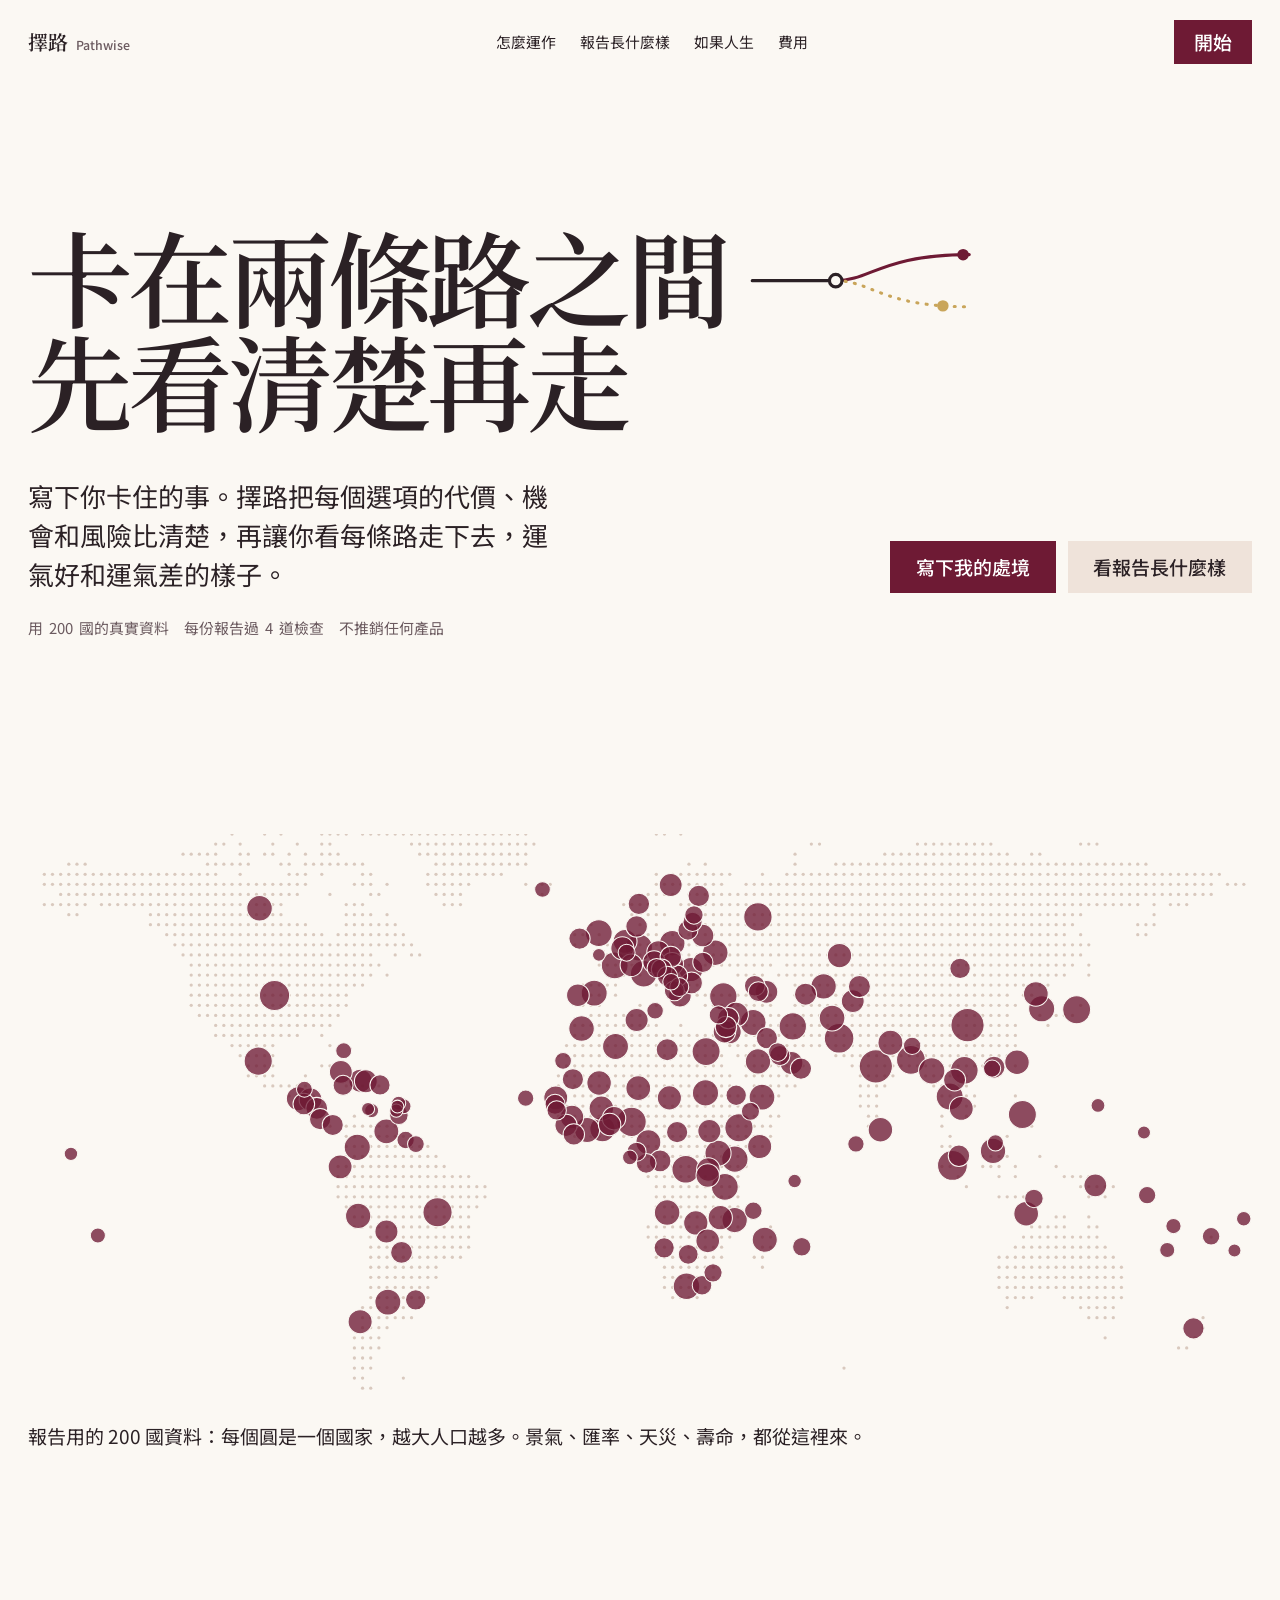
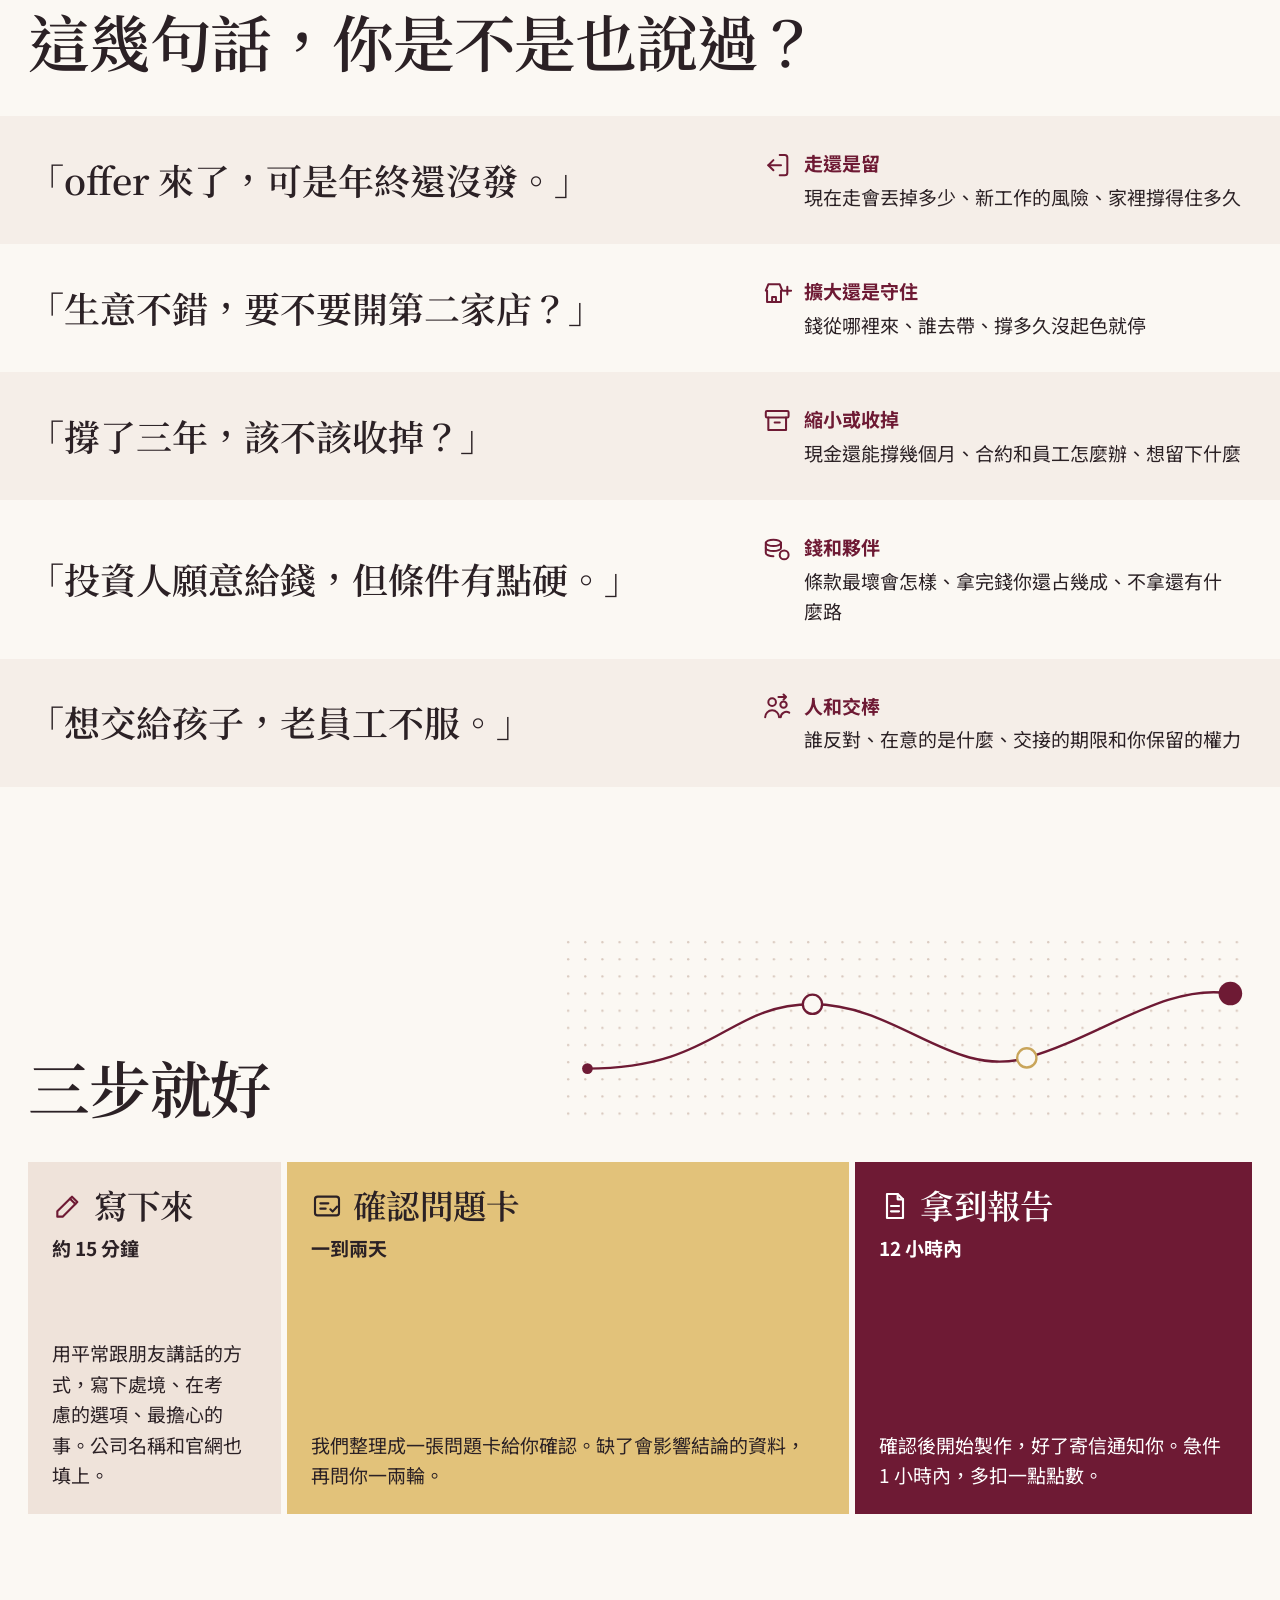
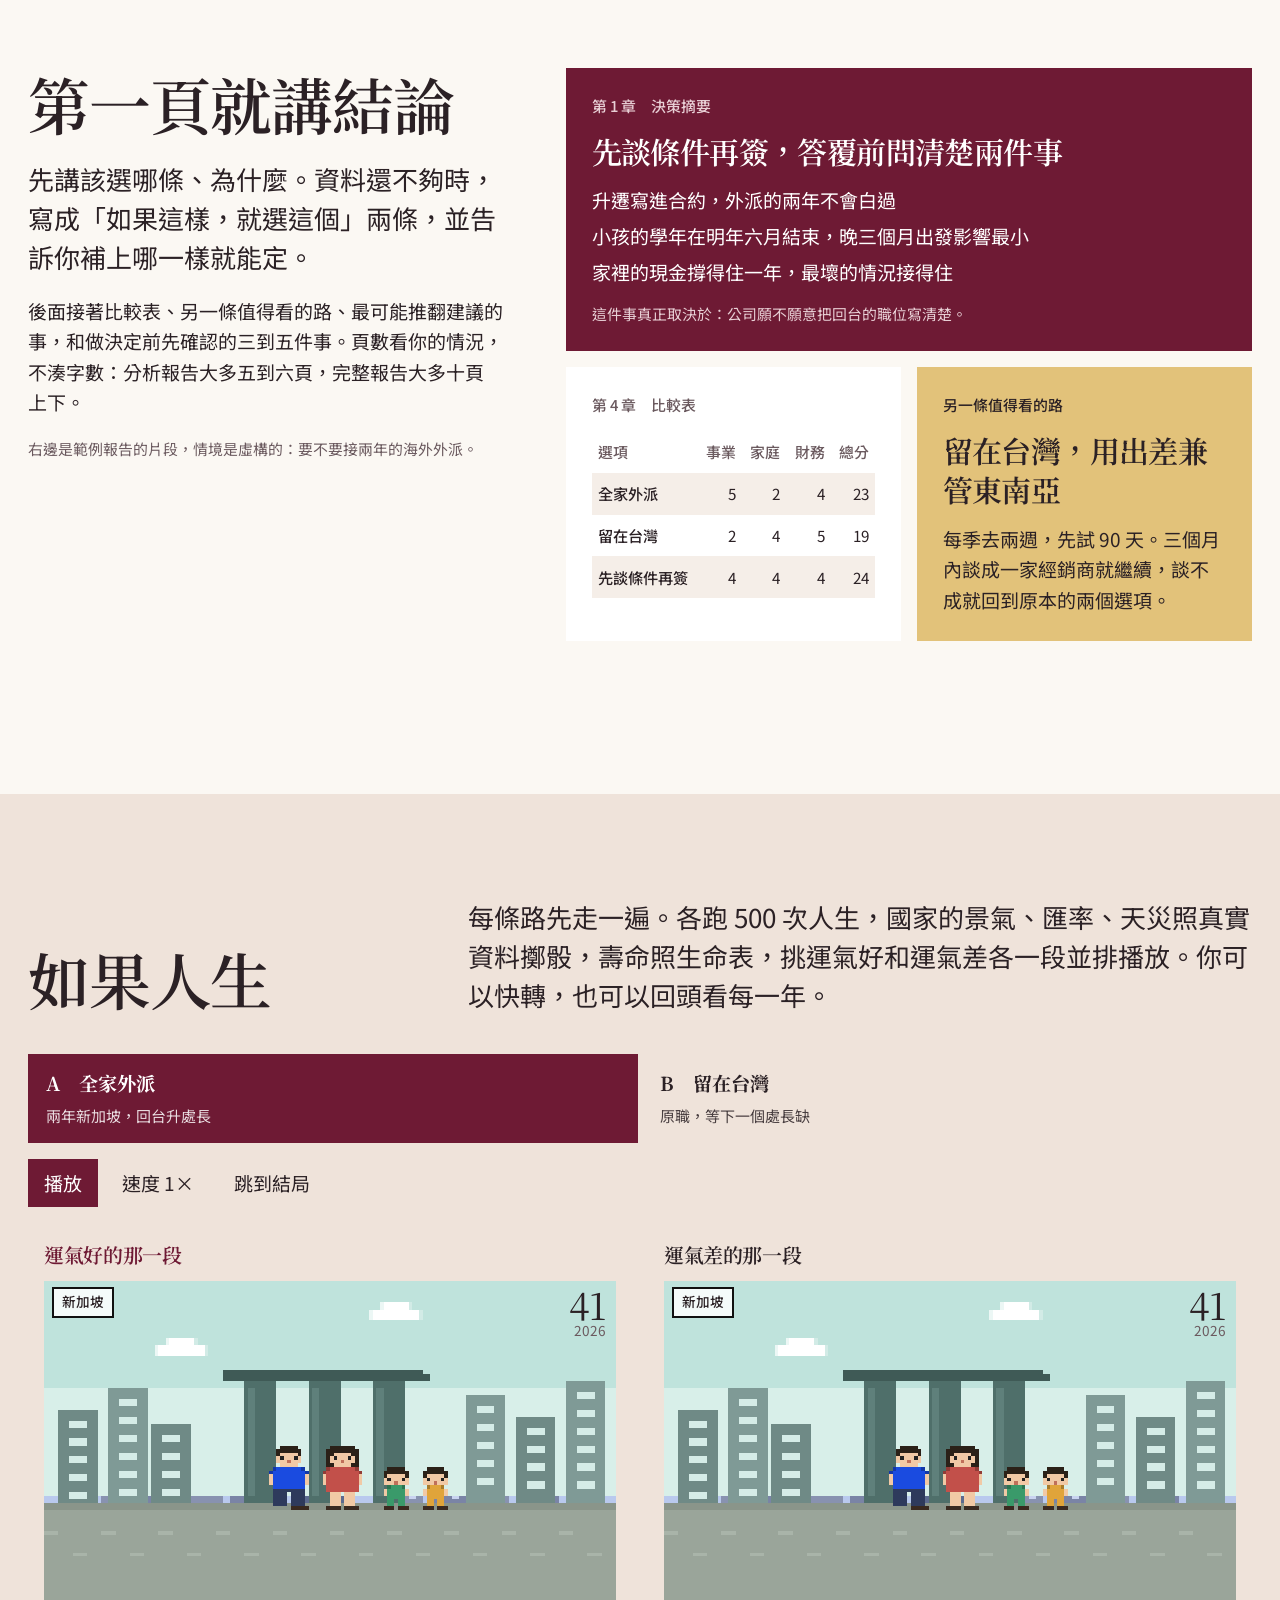
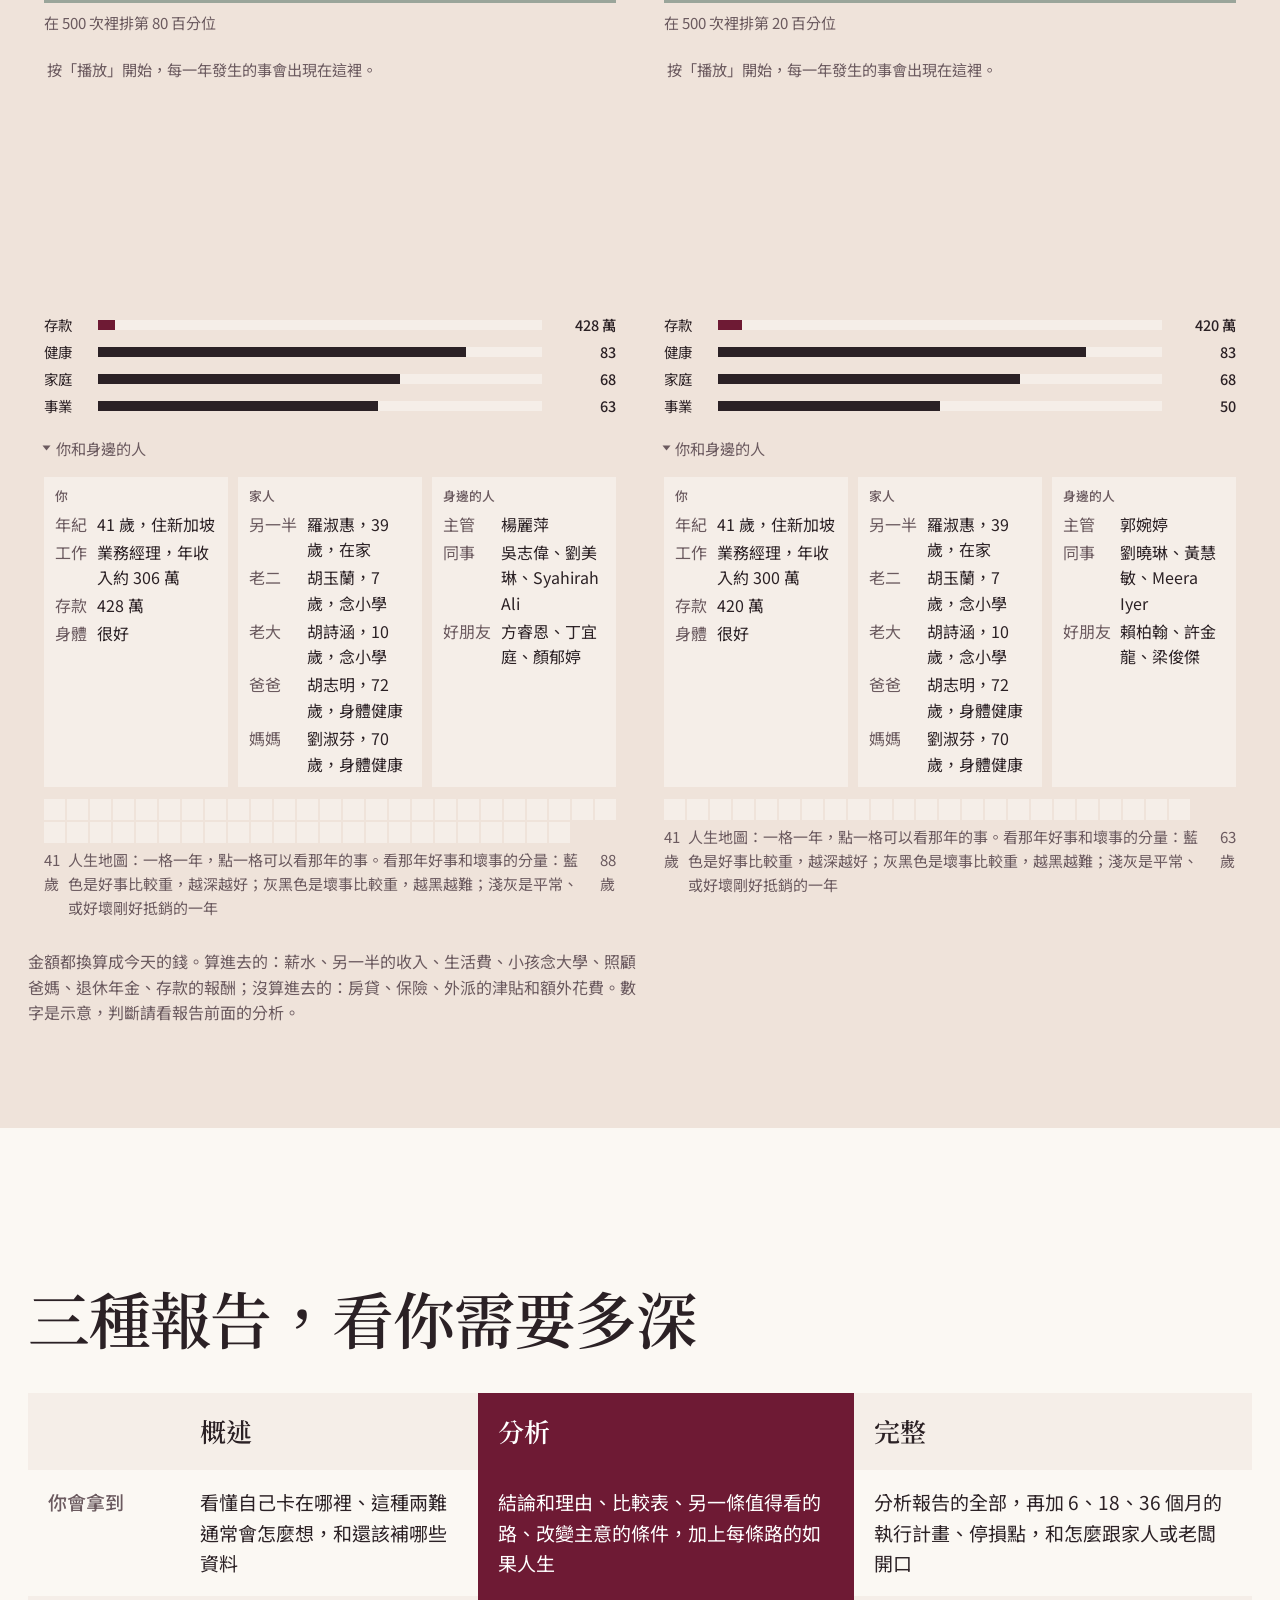
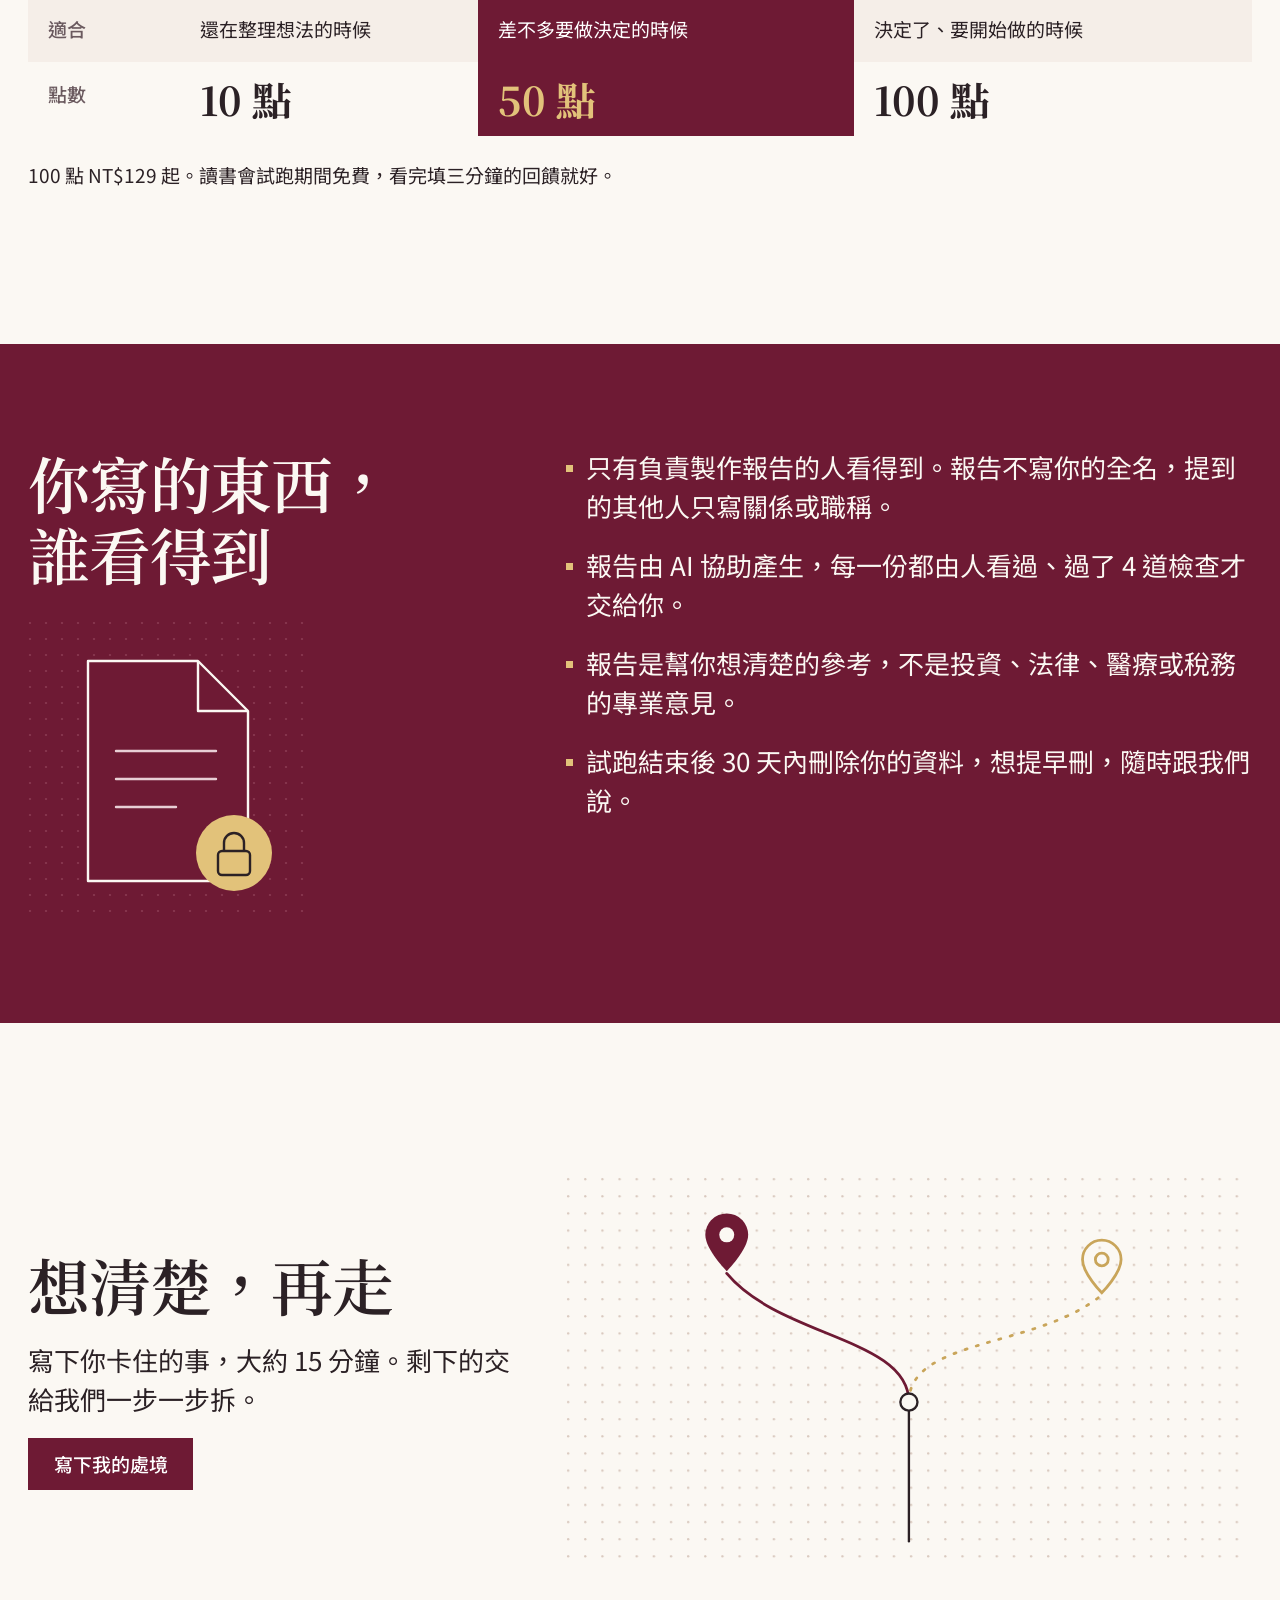
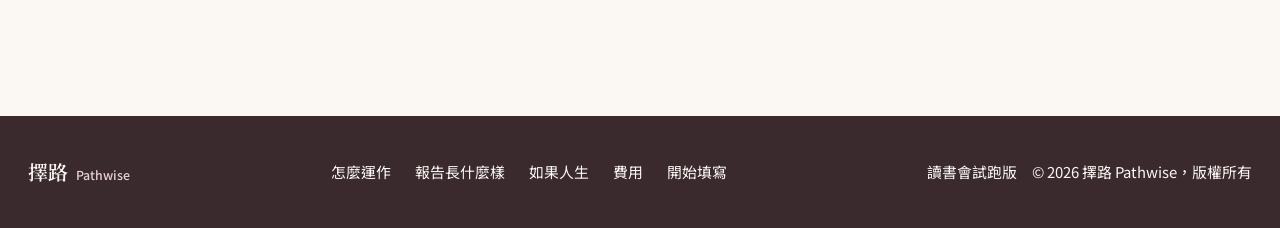
==== commit fc4c7c1b: "首頁：開頭那一格換成線條動畫，段落照實際寬度斷行 - 標題旁那一格從 8-bit 畫面改成兩條路的線條動畫（兩顆點沿路走） - 段落和圖說加 text-wrap: pretty，不在怪地方斷句 - 拿" ====
--- a/index.html
+++ b/index.html
@@ -9,9 +9,9 @@
 <link rel="preconnect" href="https://fonts.googleapis.com">
 <link rel="preconnect" href="https://fonts.gstatic.com" crossorigin>
 <link href="https://fonts.googleapis.com/css2?family=Noto+Sans+TC:wght@400;500;700&family=Noto+Serif+TC:wght@600;700&display=swap" rel="stylesheet">
-<link rel="stylesheet" href="assets/site.css?v=20261105">
-<link rel="stylesheet" href="assets/sim.css?v=20261105">
-<link rel="stylesheet" href="assets/home.css?v=20261105">
+<link rel="stylesheet" href="assets/site.css?v=20261108">
+<link rel="stylesheet" href="assets/sim.css?v=20261108">
+<link rel="stylesheet" href="assets/home.css?v=20261108">
 <script>document.documentElement.classList.add('js')</script>
 </head>
 <body>
@@ -32,7 +32,7 @@
   <!-- 開頭：一句話，中間嵌著正在播放的人生 -->
   <section class="hero wrap" aria-labelledby="hero-h">
     <h1 id="hero-h" class="hero-h">
-      <span class="hl">卡在兩條路之間<span class="slot" data-ui aria-hidden="true"><canvas class="slot-px" width="160" height="90"></canvas></span></span>
+      <span class="hl">卡在兩條路之間<span class="slot" aria-hidden="true"><svg class="slot-svg" viewBox="0 0 220 78" fill="none"><path d="M6 39H86" stroke="#2B2125" stroke-width="3" stroke-linecap="round"/><path id="pa" d="M86 39C120 39 130 14 214 14" stroke="#6E1A34" stroke-width="3" stroke-linecap="round"/><path id="pb" d="M86 39C120 39 130 64 214 64" stroke="#C9A55A" stroke-width="3" stroke-linecap="round" stroke-dasharray="1 8"/><circle cx="86" cy="39" r="6" fill="#FBF8F3" stroke="#2B2125" stroke-width="3"/><circle r="5.5" fill="#6E1A34"><animateMotion dur="3.6s" repeatCount="indefinite" keyPoints="0;1;1" keyTimes="0;0.75;1" calcMode="linear"><mpath href="#pa"/></animateMotion></circle><circle r="5.5" fill="#C9A55A"><animateMotion dur="3.6s" begin="0.4s" repeatCount="indefinite" keyPoints="0;1;1" keyTimes="0;0.75;1" calcMode="linear"><mpath href="#pb"/></animateMotion></circle></svg></span></span>
       <span class="hl">先看清楚再走</span>
     </h1>
     <div class="hero-foot">
@@ -195,8 +195,8 @@
   <p class="small">讀書會試跑版　© 2026 擇路 Pathwise，版權所有</p>
 </footer>
 
-<script src="assets/pixel.js?v=20261105"></script>
-<script src="assets/sim.js?v=20261105"></script>
-<script src="assets/home.js?v=20261105"></script>
+<script src="assets/pixel.js?v=20261108"></script>
+<script src="assets/sim.js?v=20261108"></script>
+<script src="assets/home.js?v=20261108"></script>
 </body>
 </html>
--- a/assets/site.css
+++ b/assets/site.css
@@ -60,7 +60,7 @@
 .lead { font-size: var(--step-lead); line-height: 1.5; }
 .small { font-size: var(--step-small); line-height: 1.5; }
 .muted { color: var(--muted); }
-p { max-width: 38em; }
+p { max-width: 38em; text-wrap: pretty; }  /* 照實際寬度斷行，避免最後一行只剩一兩個字 */
 .nums { font-variant-numeric: tabular-nums; }
 .wrap { padding-inline: var(--margin); }
 .sr-only { position: absolute; width: 1px; height: 1px; overflow: hidden; clip-path: inset(50%); white-space: nowrap; }
--- a/assets/home.css
+++ b/assets/home.css
@@ -10,8 +10,9 @@
 .hero { min-height: calc(88svh - 5rem); display: flex; flex-direction: column; justify-content: center; gap: clamp(2rem, 5vh, 3.5rem); padding-block: clamp(2rem, 6vh, 4rem) clamp(3rem, 8vh, 5rem); }
 .hero-h { font-size: clamp(2.6rem, 0.6rem + 7.4vw, 8.4rem); line-height: 1; letter-spacing: -0.04em; color: var(--ink); }
 .hl { display: block; white-space: nowrap; }
-.slot { display: inline-block; width: 2.2em; height: 0.78em; margin-left: 0.18em; vertical-align: -0.02em; background: var(--surface-2); overflow: hidden; }
-.slot-px { width: 100%; height: 100%; object-fit: cover; image-rendering: pixelated; display: block; }
+.slot { display: inline-block; width: 2.2em; height: 0.78em; margin-left: 0.18em; vertical-align: -0.02em; overflow: hidden; }
+.slot-svg { width: 100%; height: 100%; display: block; }
+@media (prefers-reduced-motion: reduce) { .slot-svg animateMotion { display: none; } }
 .hero-foot { display: grid; grid-template-columns: minmax(0, 34rem) auto; gap: 1.5rem 3rem; align-items: end; }
 .hero-foot .lead { color: var(--ink); }
 .hero-act { display: flex; gap: 0.75rem; flex-wrap: wrap; justify-content: flex-end; }
@@ -102,7 +103,7 @@
 /* 開頭之後的照片：窗戶打開 */
 .band-photo { margin: 0; }
 .world { display: block; width: 100%; height: auto; padding: clamp(1rem, 3vw, 3rem) var(--margin) 0; background: var(--bg); }
-.world-cap { padding-top: 1rem; color: var(--ink); max-width: 44em; }
+.world-cap { padding-top: 1rem; color: var(--ink); max-width: none; text-wrap: pretty; }
 .line-art { display: block; width: 100%; height: auto; }
 .ico { width: 1.6em; height: 1.6em; flex: none; color: var(--accent); }
 .say-a { display: grid; grid-template-columns: auto 1fr; column-gap: 0.75rem; align-items: start; }
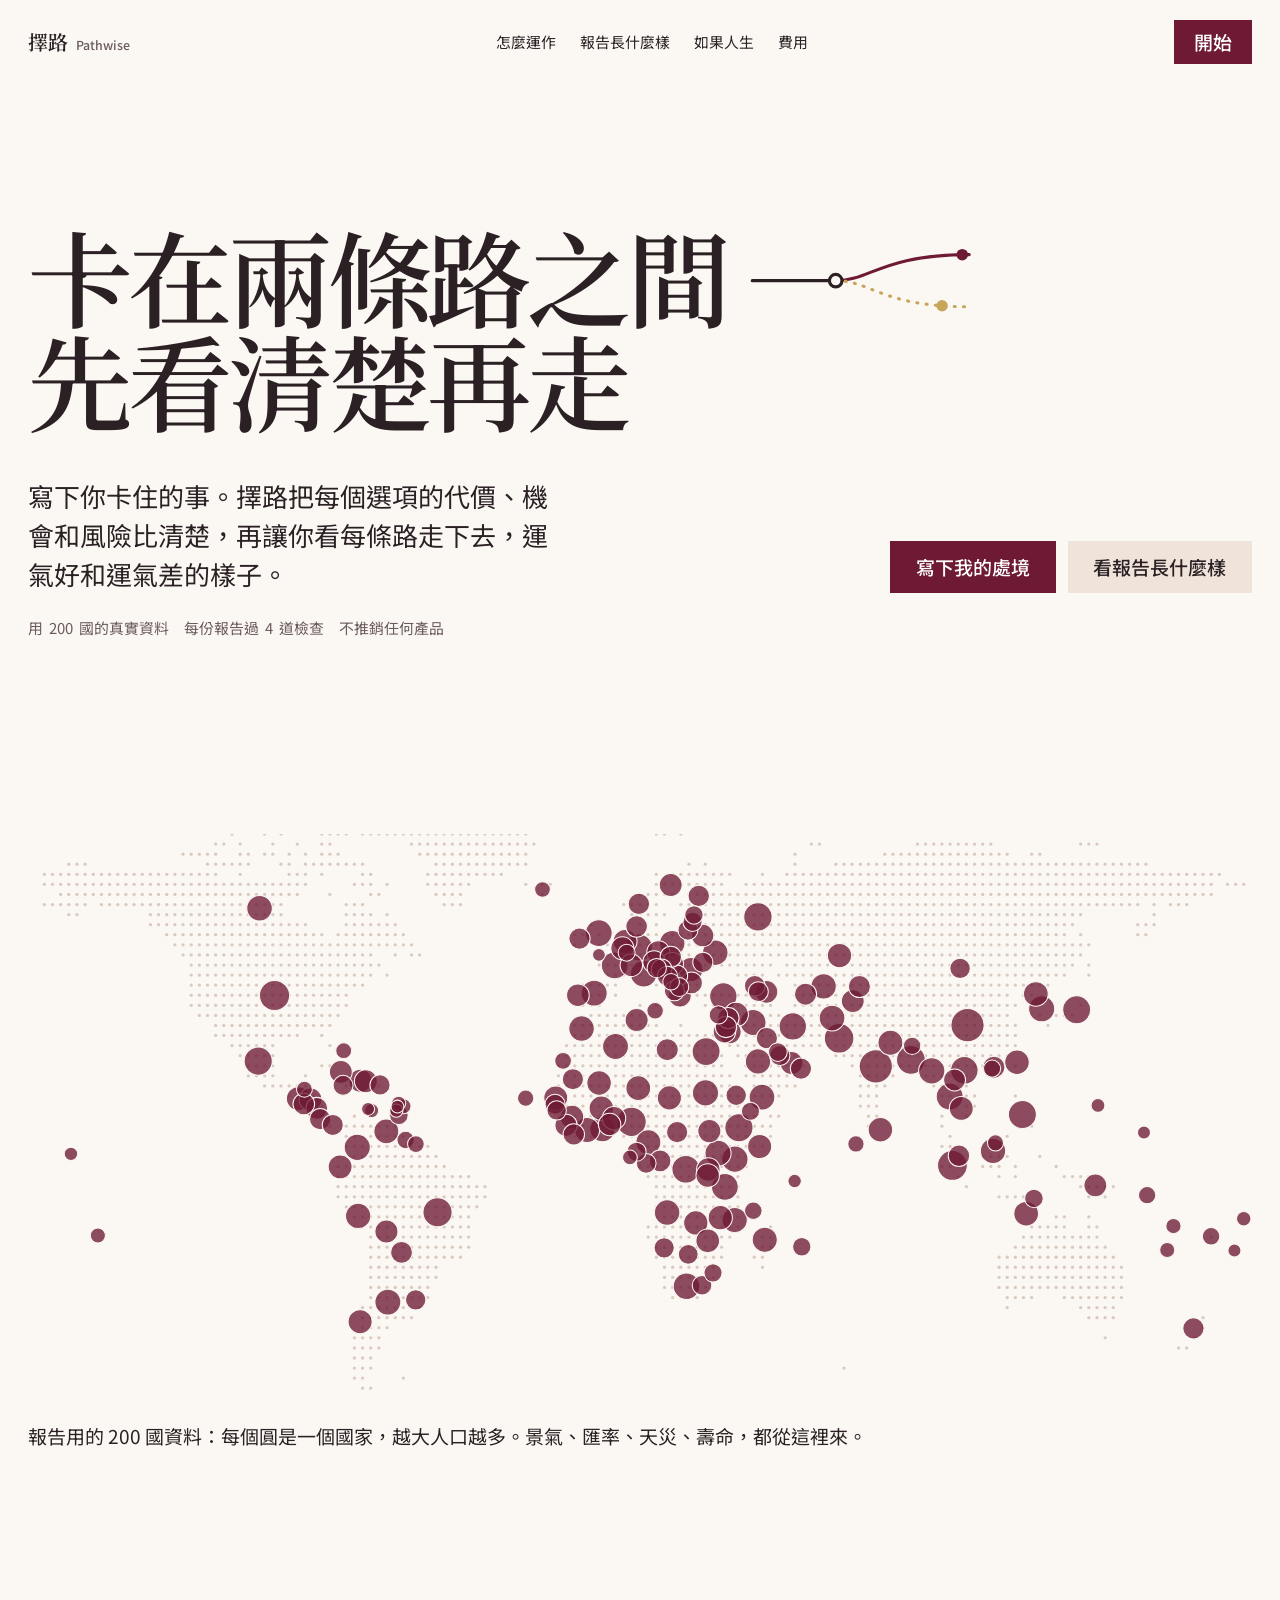
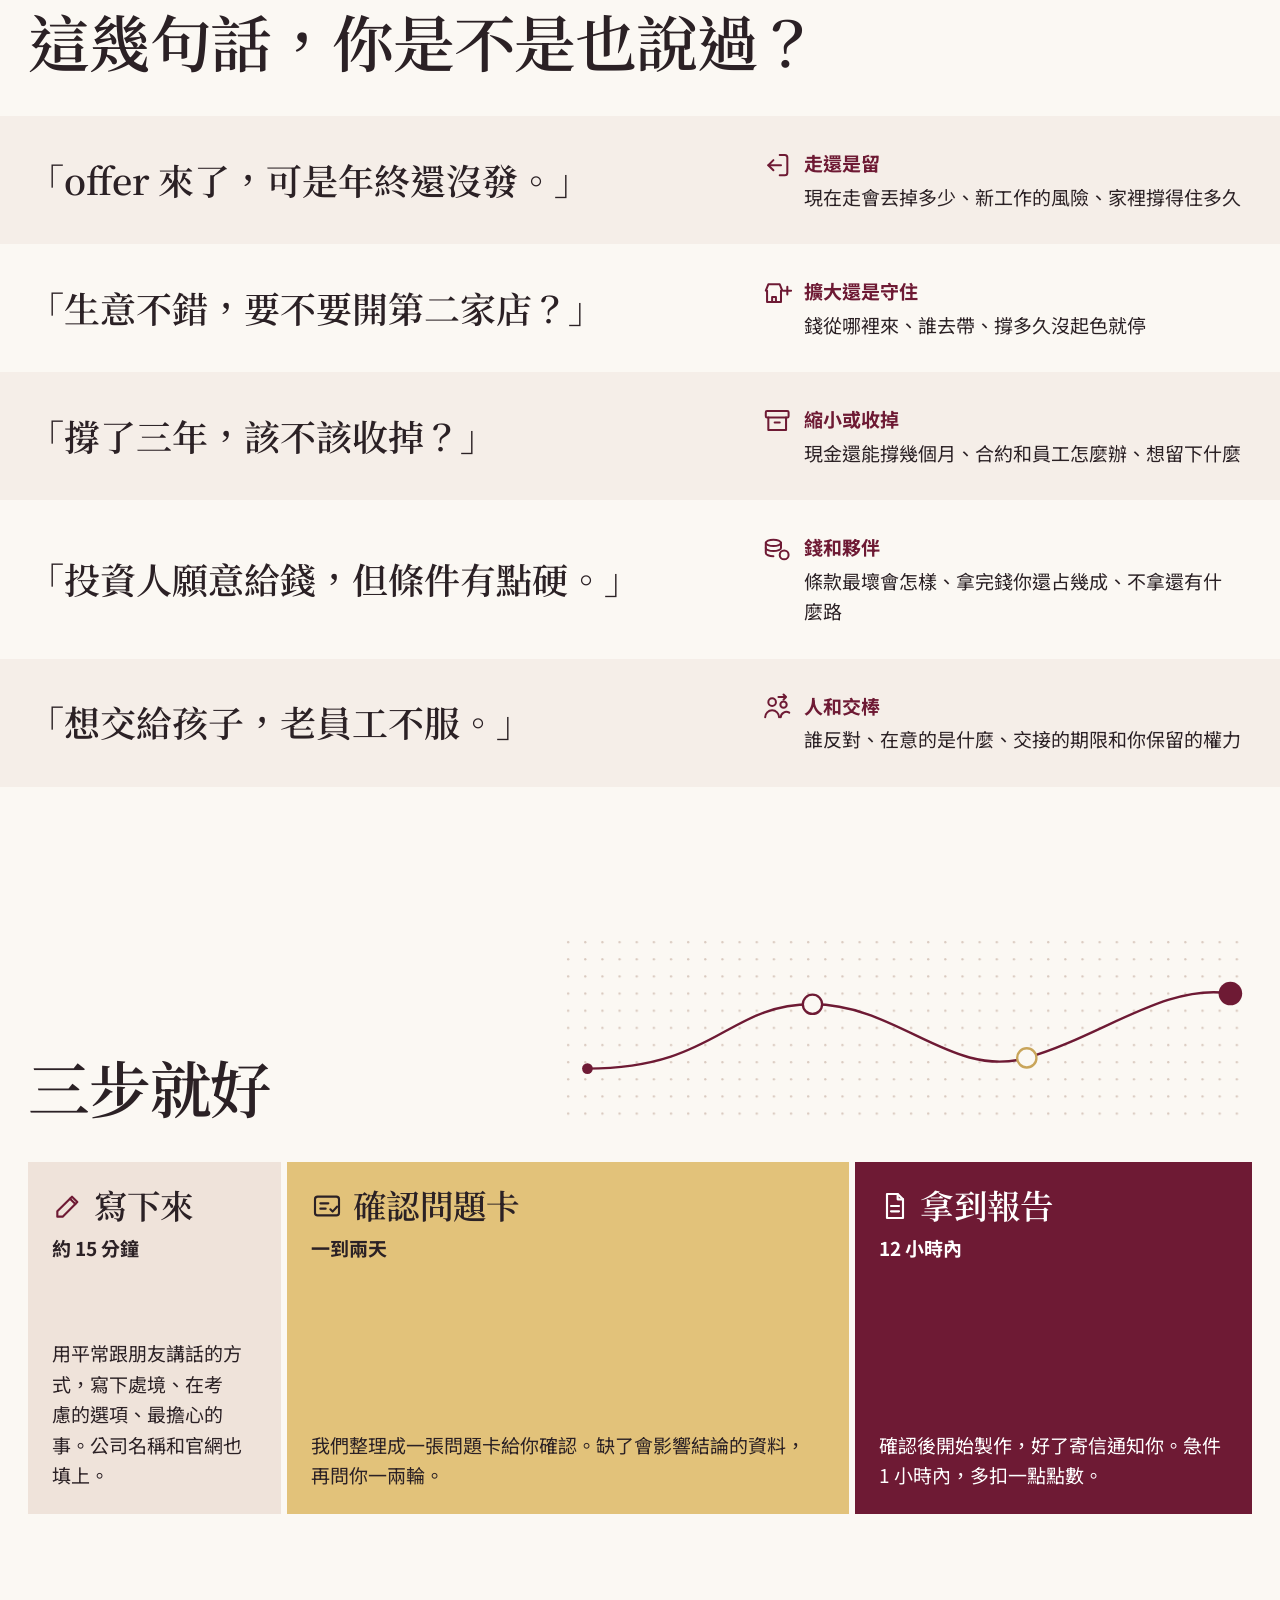
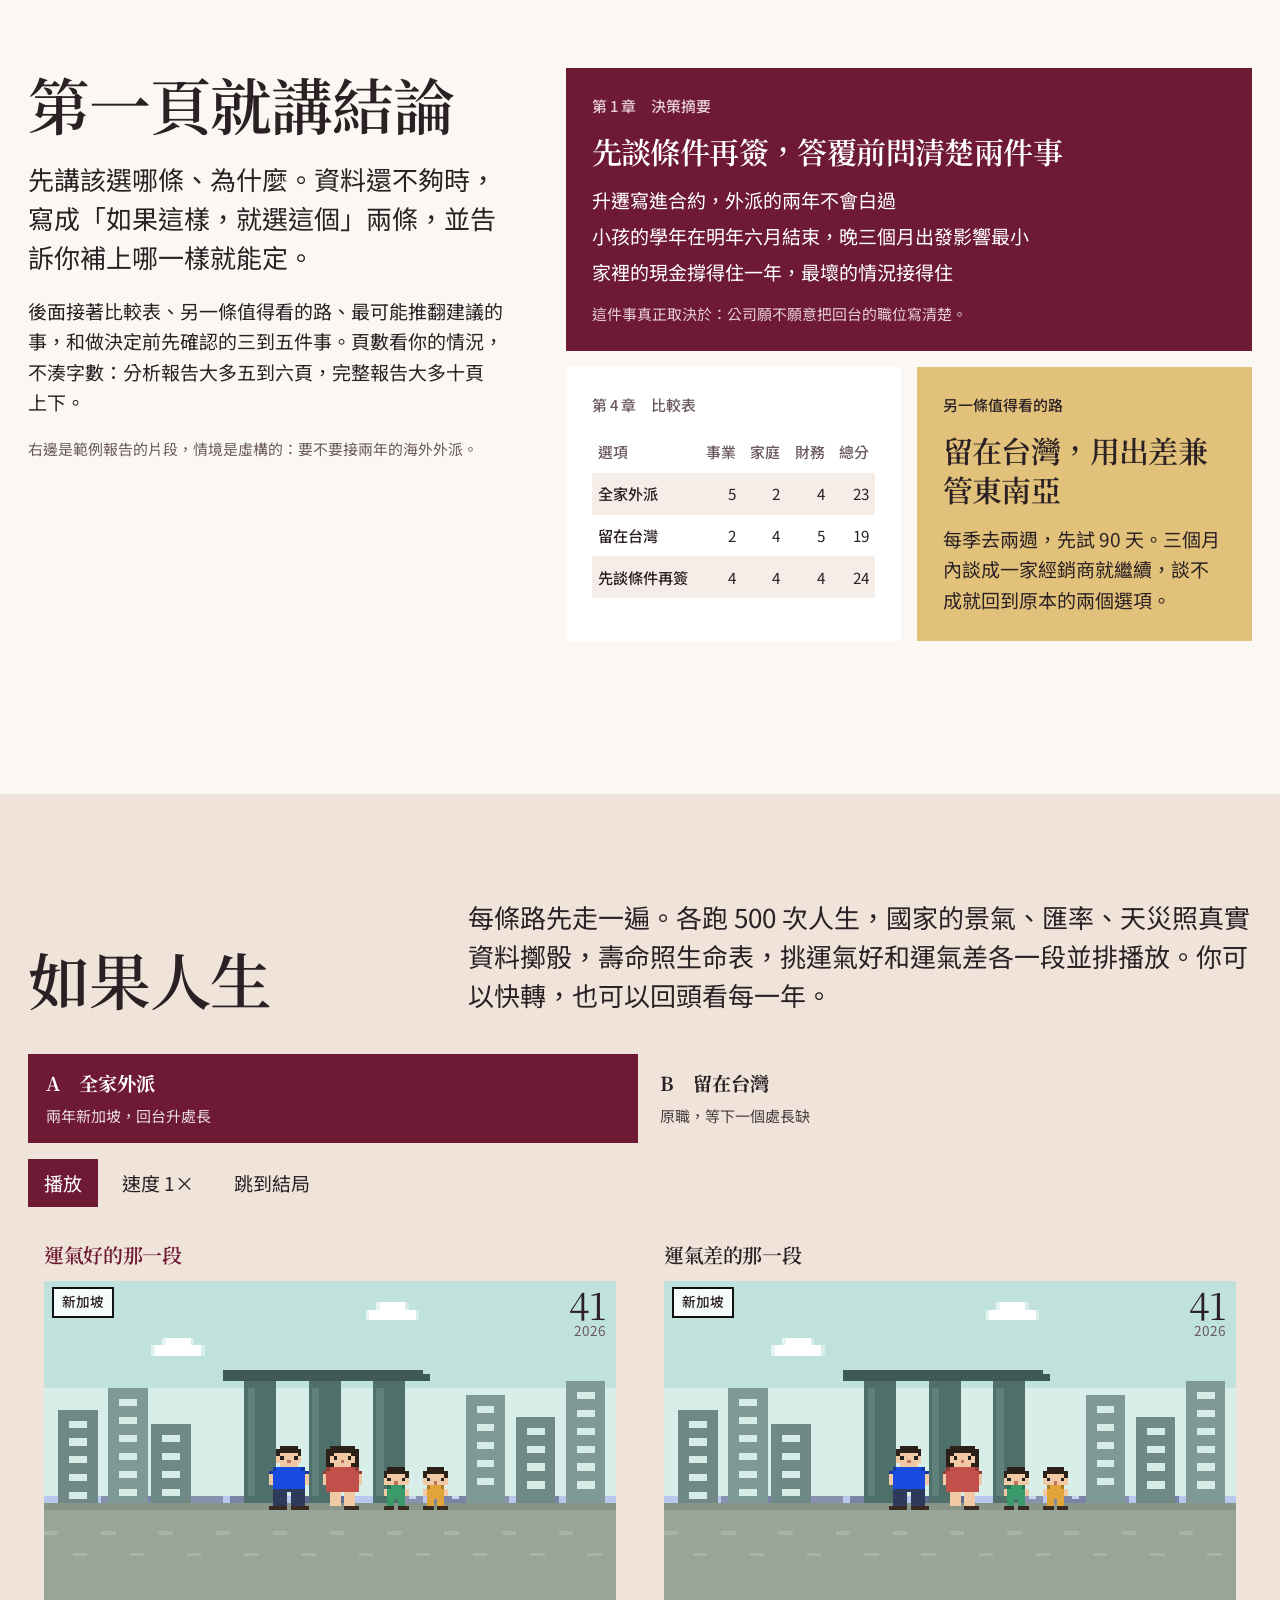
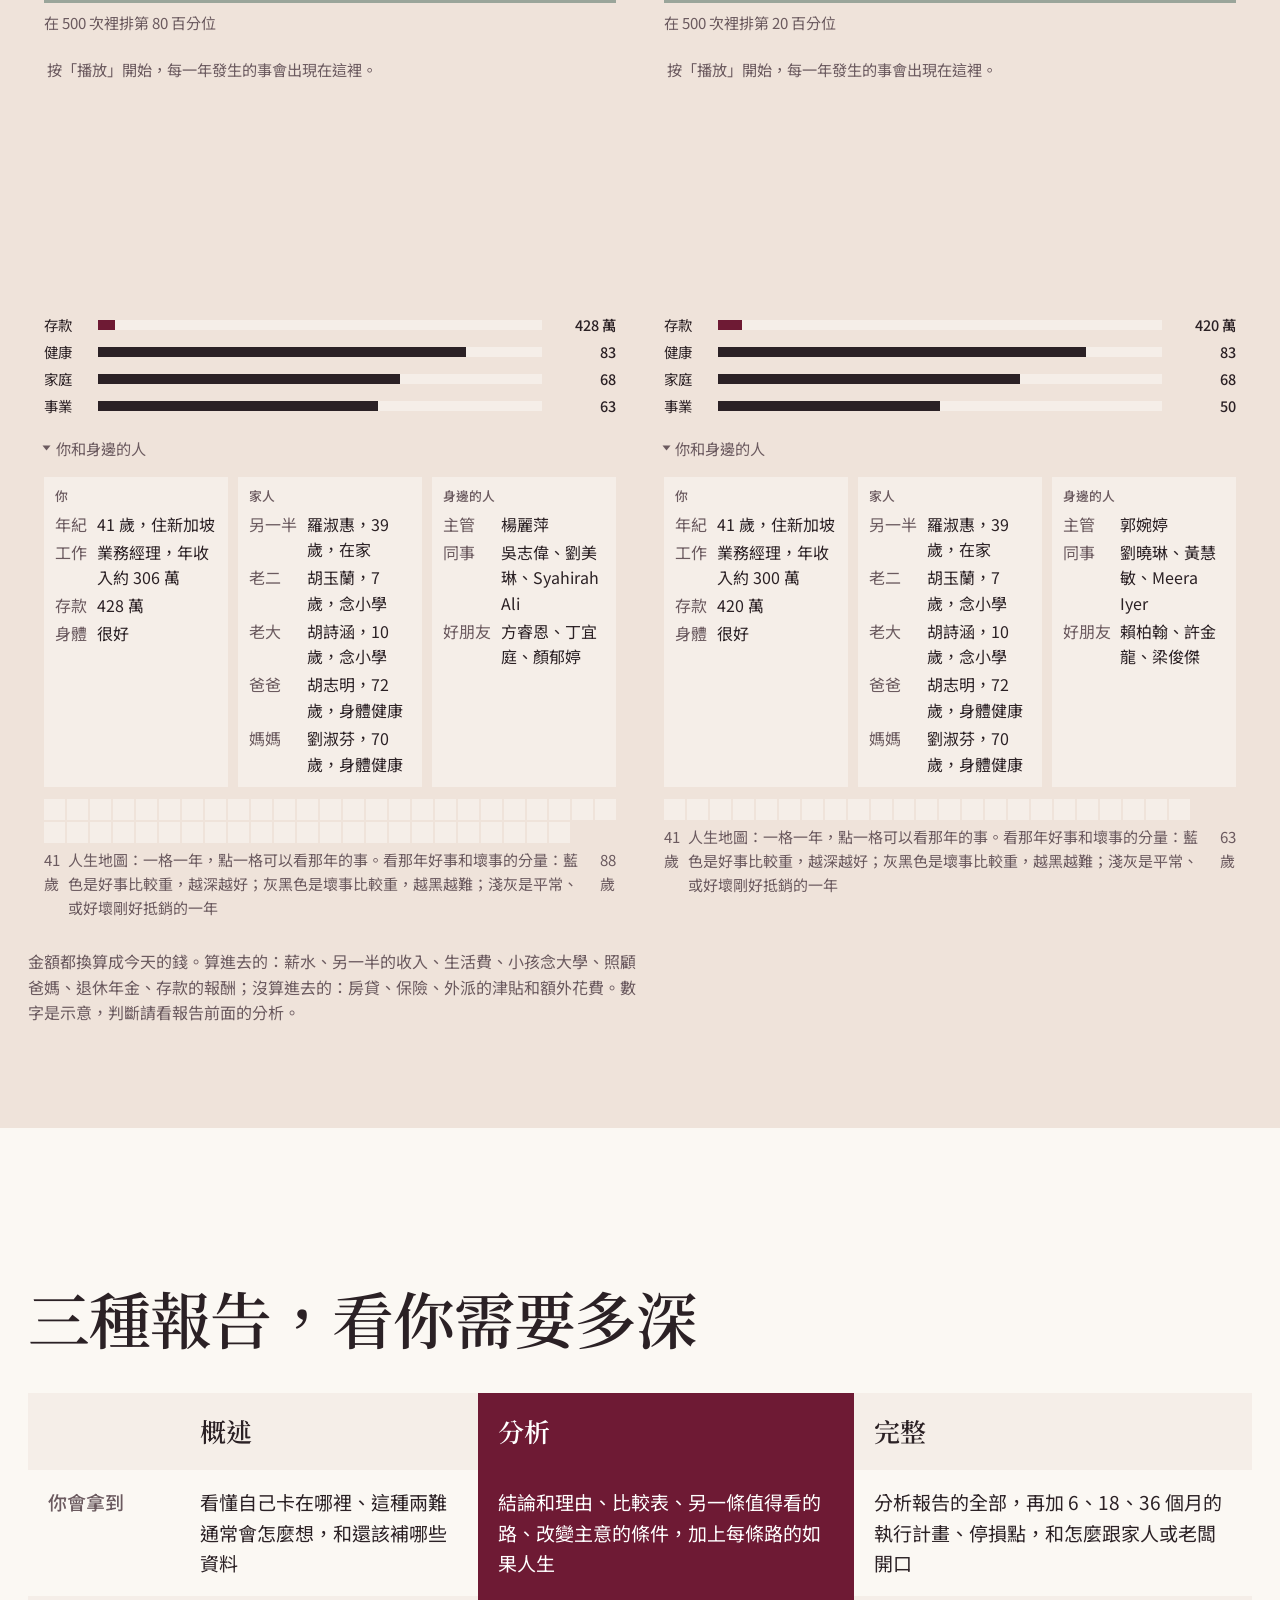
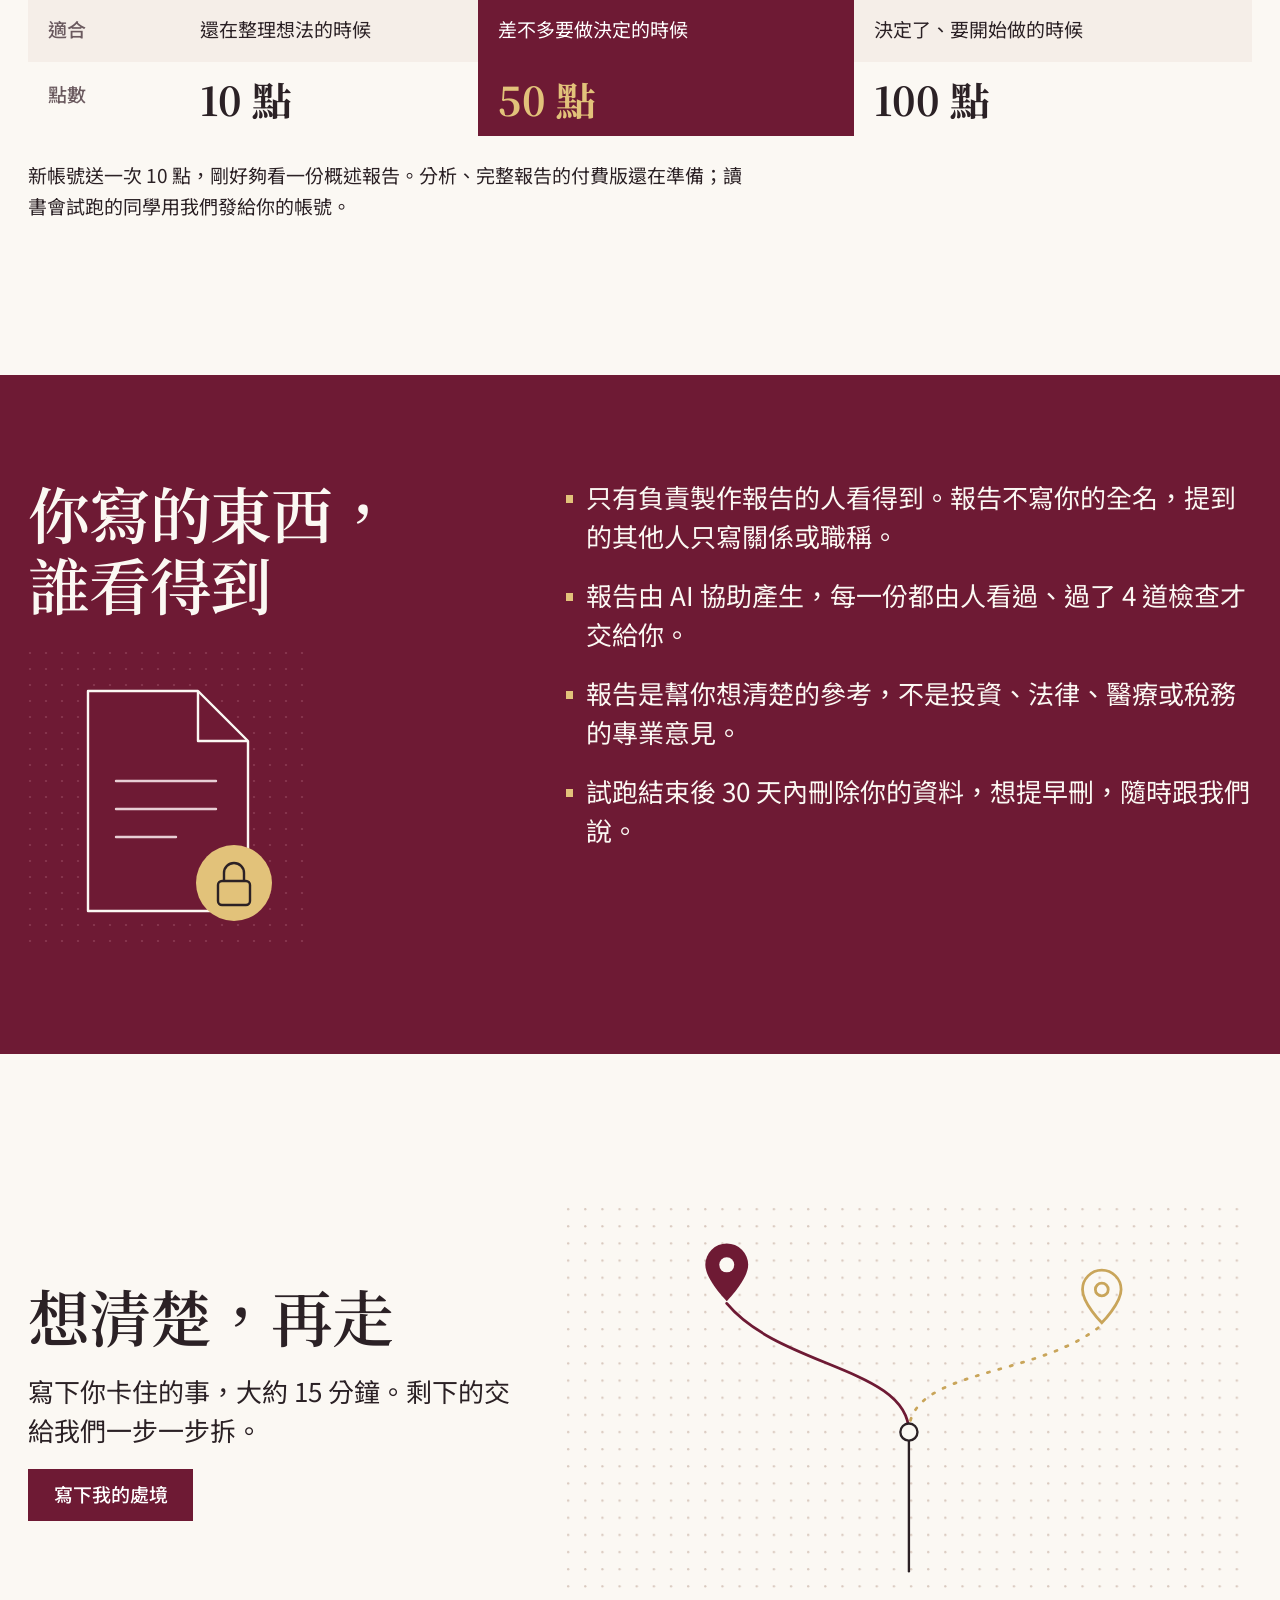
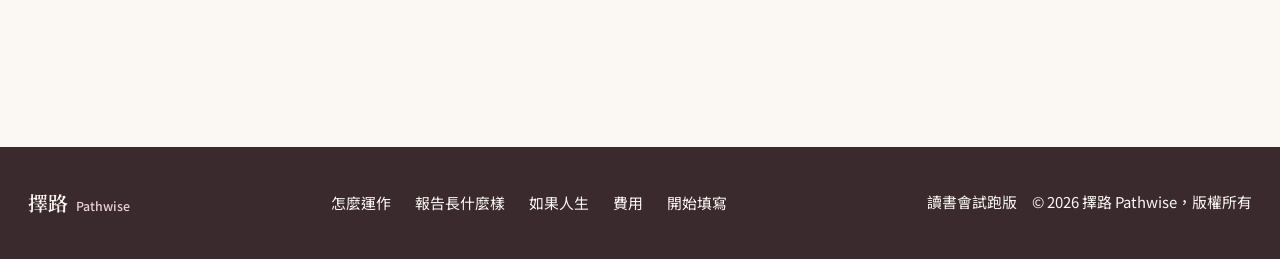
==== commit c24b6ee5: "初階報告：Email 註冊、點數、Haiku 問題卡、begin.html - 後台 Account.gs：驗證碼註冊、登入、點數、試跑帳號開關、Haiku 整理問題卡、初階報告扣點 - 前台 beg" ====
--- a/index.html
+++ b/index.html
@@ -9,9 +9,9 @@
 <link rel="preconnect" href="https://fonts.googleapis.com">
 <link rel="preconnect" href="https://fonts.gstatic.com" crossorigin>
 <link href="https://fonts.googleapis.com/css2?family=Noto+Sans+TC:wght@400;500;700&family=Noto+Serif+TC:wght@600;700&display=swap" rel="stylesheet">
-<link rel="stylesheet" href="assets/site.css?v=20261108">
-<link rel="stylesheet" href="assets/sim.css?v=20261108">
-<link rel="stylesheet" href="assets/home.css?v=20261108">
+<link rel="stylesheet" href="assets/site.css?v=20261109">
+<link rel="stylesheet" href="assets/sim.css?v=20261109">
+<link rel="stylesheet" href="assets/home.css?v=20261109">
 <script>document.documentElement.classList.add('js')</script>
 </head>
 <body>
@@ -24,7 +24,7 @@
     <a href="#whatif">如果人生</a>
     <a href="#plans">費用</a>
   </nav>
-  <a class="btn bar-cta" href="start.html">開始</a>
+  <a class="btn bar-cta" href="begin.html">開始</a>
 </header>
 
 <main>
@@ -38,7 +38,7 @@
     <div class="hero-foot">
       <p class="lead">寫下你卡住的事。擇路把每個選項的代價、機會和風險比清楚，再讓你看每條路走下去，運氣好和運氣差的樣子。</p>
       <div class="hero-act">
-        <a class="btn" href="start.html">寫下我的處境</a>
+        <a class="btn" href="begin.html">寫下我的處境</a>
         <a class="btn quiet" href="#report">看報告長什麼樣</a>
       </div>
       <p class="small trust">用 200 國的真實資料　每份報告過 4 道檢查　不推銷任何產品</p>
@@ -146,7 +146,7 @@
       <div class="pc best"><p class="pc-h">分析　<span class="nums">50</span> 點</p><p>結論和理由、比較表、另一條值得看的路、改變主意的條件，加上每條路的如果人生。</p><p class="small">差不多要做決定的時候</p></div>
       <div class="pc"><p class="pc-h">完整　<span class="nums">100</span> 點</p><p>分析報告的全部，再加 6、18、36 個月的執行計畫、停損點，和怎麼跟家人或老闆開口。</p><p class="small">決定了、要開始做的時候</p></div>
     </div>
-    <p class="plans-note" data-reveal>100 點 NT$129 起。讀書會試跑期間免費，看完填三分鐘的回饋就好。</p>
+    <p class="plans-note" data-reveal>新帳號送一次 10 點，剛好夠看一份概述報告。分析、完整報告的付費版還在準備；讀書會試跑的同學用我們發給你的帳號。</p>
   </section>
 
   <!-- 你的資料 -->
@@ -175,7 +175,7 @@
     <div class="last-say">
       <h2 id="last-h" class="head" data-reveal>想清楚，再走</h2>
       <p class="lead" data-reveal style="--i:1">寫下你卡住的事，大約 15 分鐘。剩下的交給我們一步一步拆。</p>
-      <a class="btn" href="start.html" data-reveal style="--i:2">寫下我的處境</a>
+      <a class="btn" href="begin.html" data-reveal style="--i:2">寫下我的處境</a>
     </div>
     <svg class="line-art last-art" viewBox="0 0 640 360" role="img" aria-label="線條圖：一條路走到一半分成兩條，各通往一個地點" data-reveal style="--i:1"><defs><pattern id="d3" width="16" height="16" patternUnits="userSpaceOnUse"><circle cx="2" cy="2" r="1.1" fill="#D9C9BE"/></pattern></defs><rect width="100%" height="100%" fill="url(#d3)"/>
       <path class="draw" d="M320 340 C 320 270, 320 240, 320 210" fill="none" stroke="#2B2125" stroke-width="2.2" stroke-linecap="round"/>
@@ -191,12 +191,12 @@
 
 <footer class="foot wrap">
   <p class="wordmark">擇路 <span class="wm-en">Pathwise</span></p>
-  <nav aria-label="頁尾"><a href="#how">怎麼運作</a><a href="#report">報告長什麼樣</a><a href="#whatif">如果人生</a><a href="#plans">費用</a><a href="start.html">開始填寫</a></nav>
+  <nav aria-label="頁尾"><a href="#how">怎麼運作</a><a href="#report">報告長什麼樣</a><a href="#whatif">如果人生</a><a href="#plans">費用</a><a href="begin.html">開始填寫</a></nav>
   <p class="small">讀書會試跑版　© 2026 擇路 Pathwise，版權所有</p>
 </footer>
 
-<script src="assets/pixel.js?v=20261108"></script>
-<script src="assets/sim.js?v=20261108"></script>
-<script src="assets/home.js?v=20261108"></script>
+<script src="assets/pixel.js?v=20261109"></script>
+<script src="assets/sim.js?v=20261109"></script>
+<script src="assets/home.js?v=20261109"></script>
 </body>
 </html>
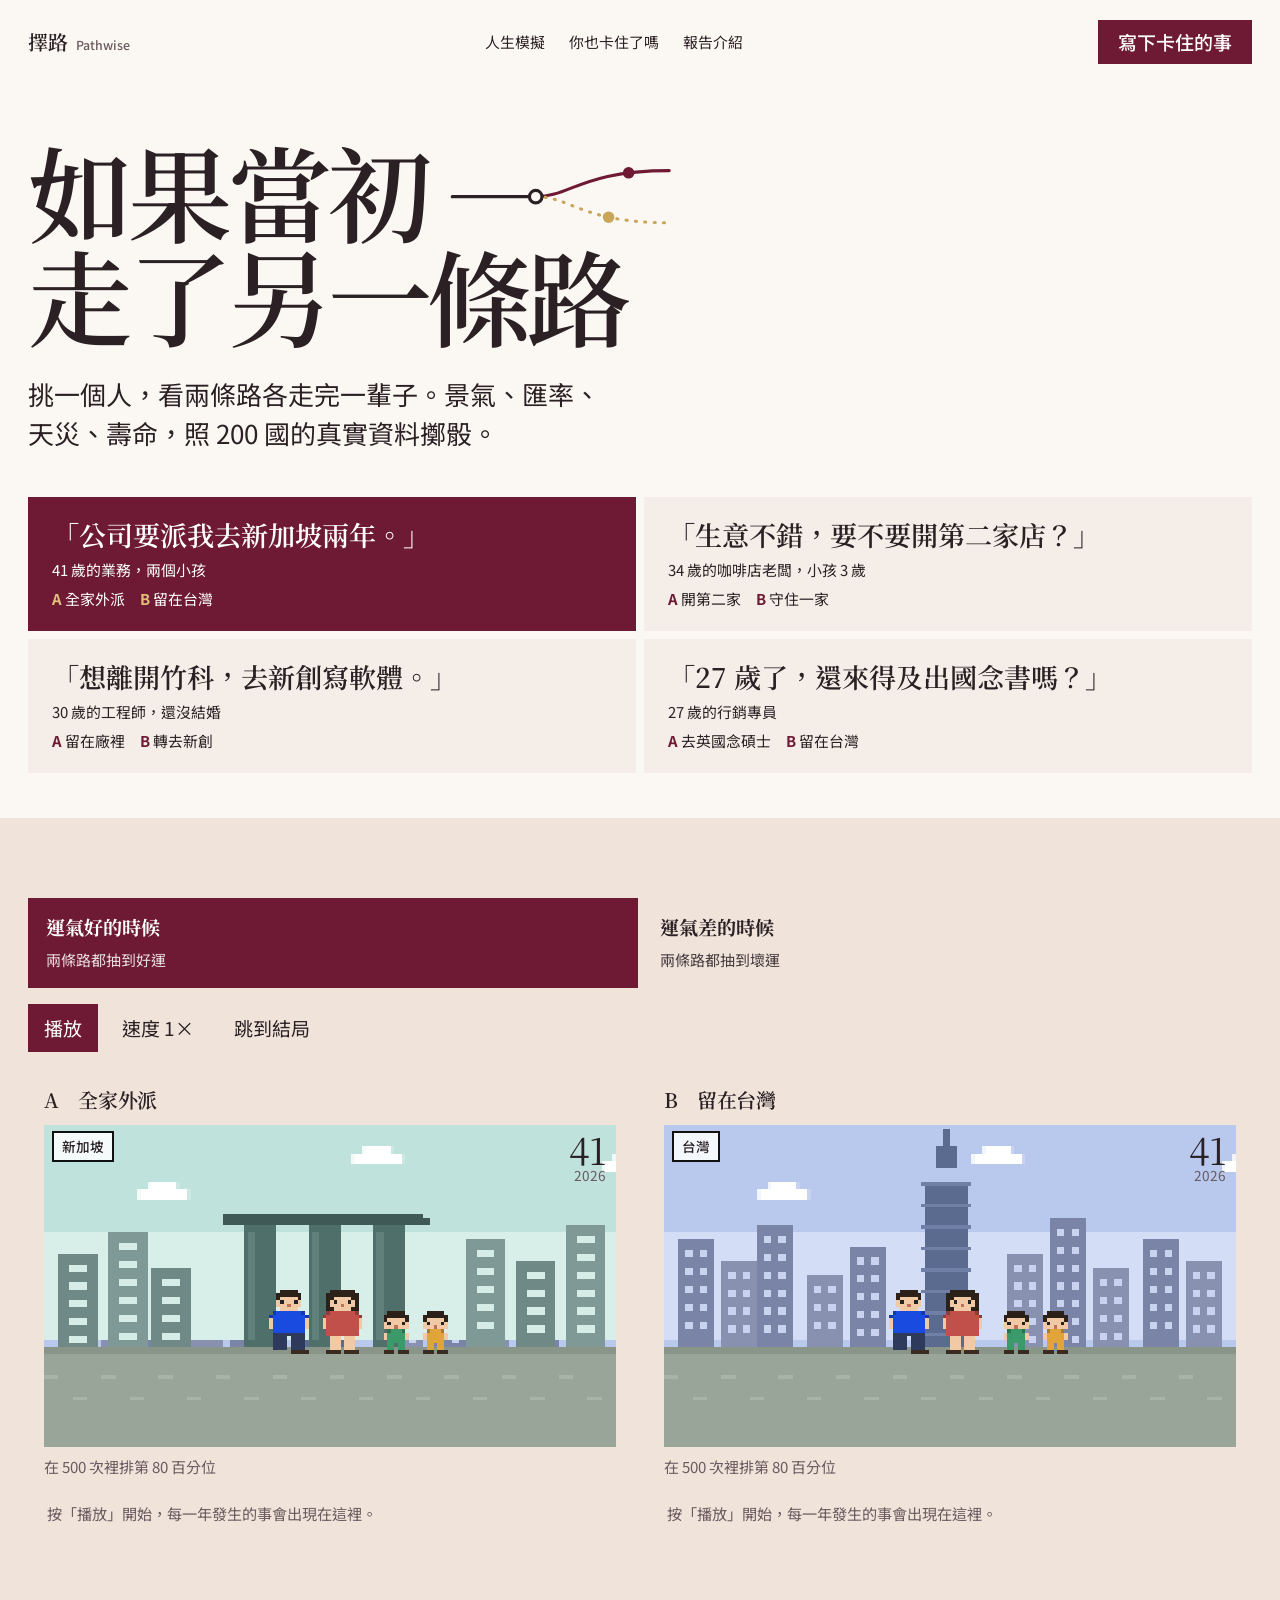
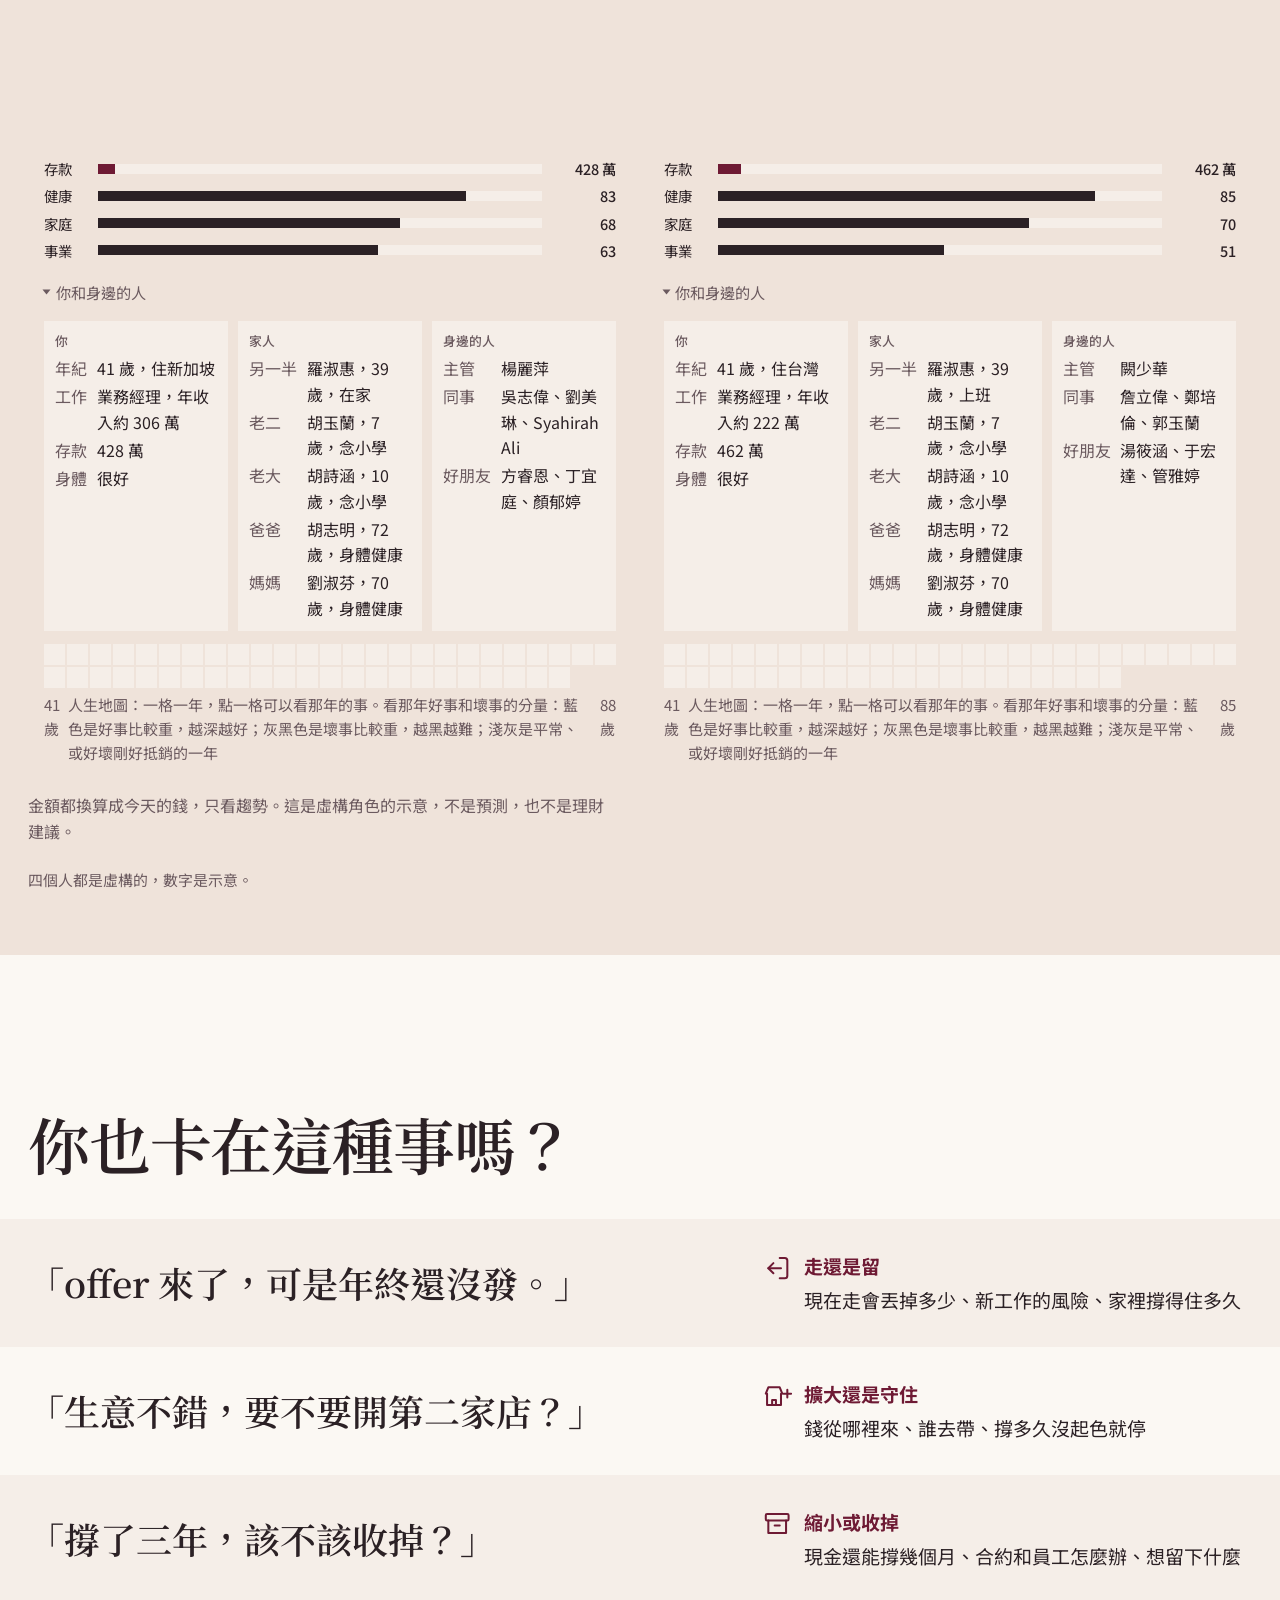
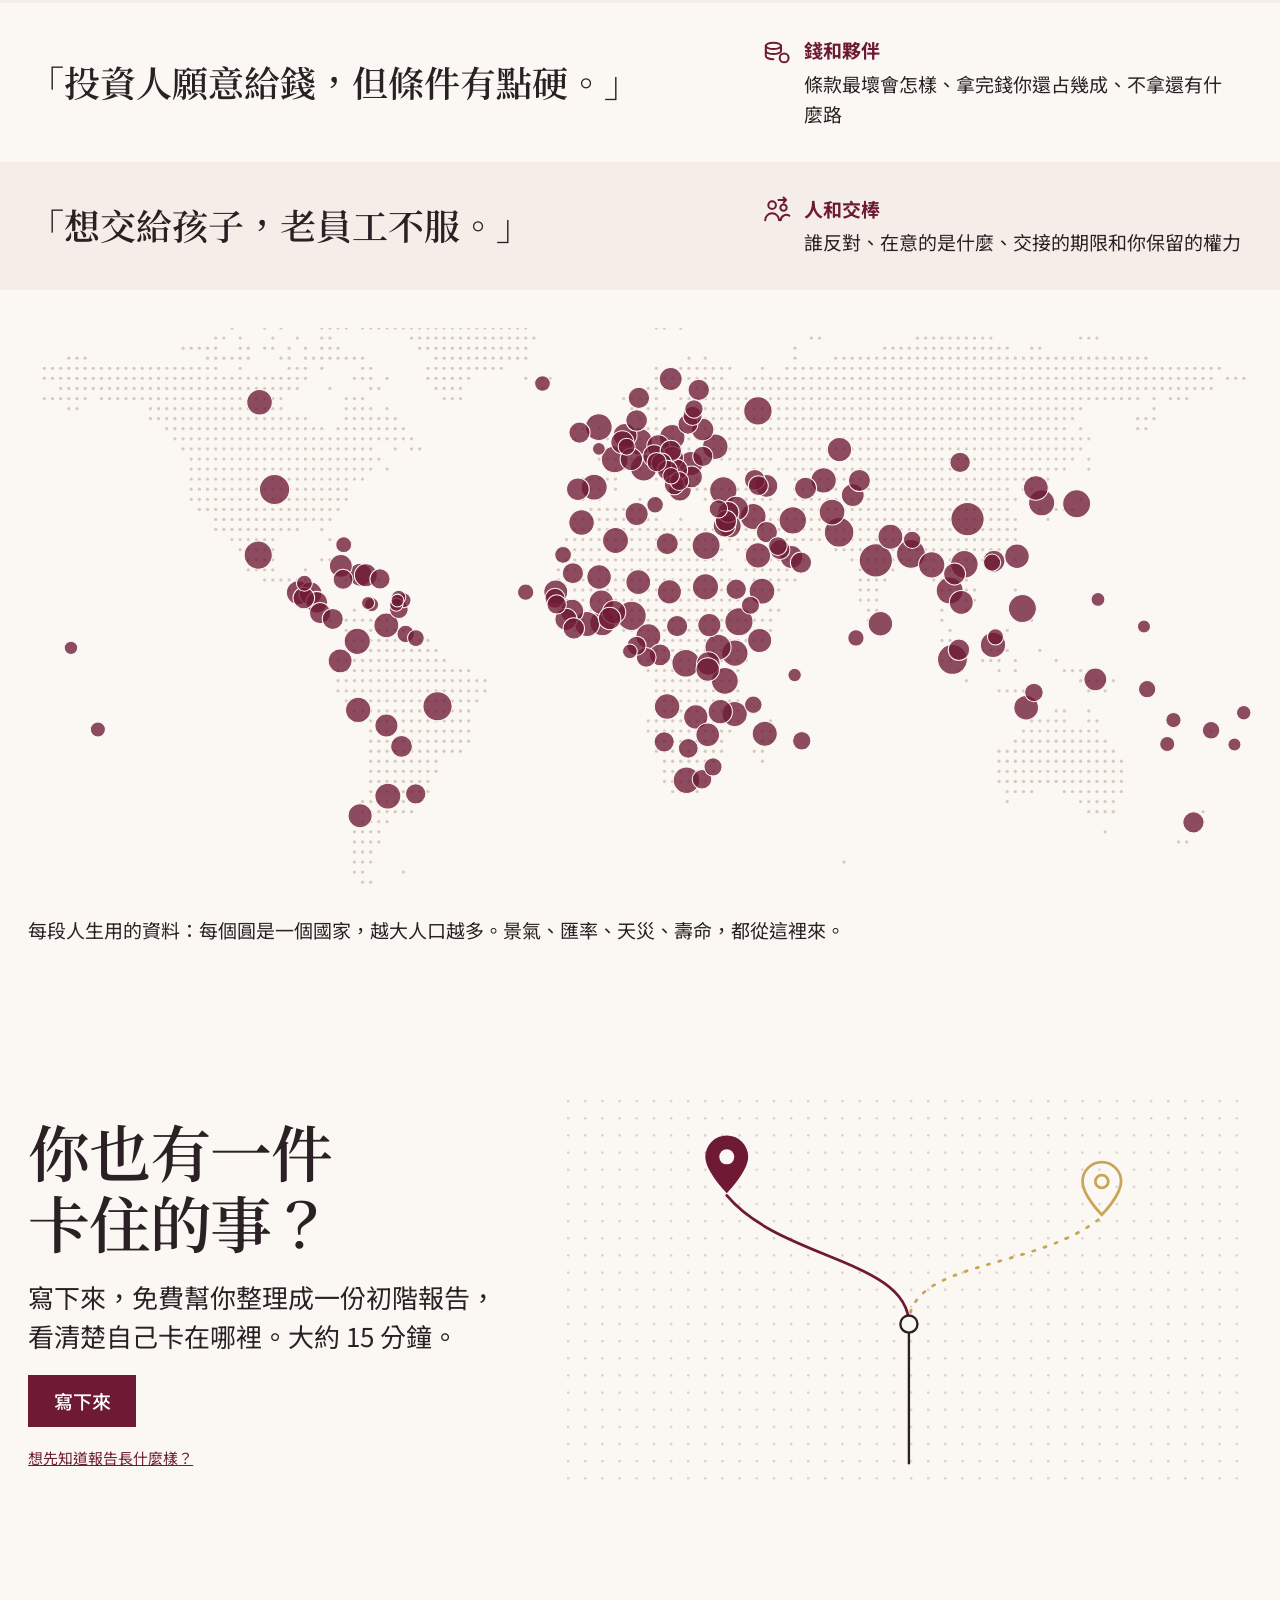
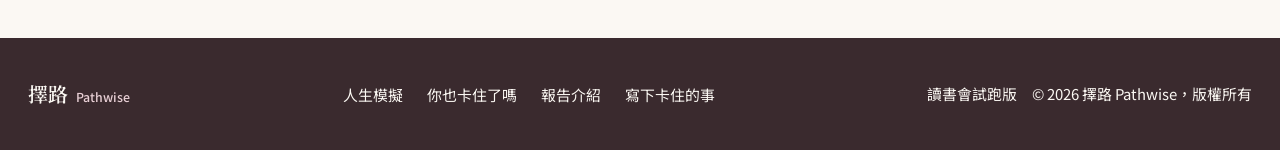
==== commit e76b5afc: "首頁改版：開頭就能玩，4 個人的兩條路並排播；報告介紹搬到 reports.html - 首頁開頭 4 個虛構角色，同一種運氣下 A、B 兩條路並排（sim.js 加 paths 模式，報告頁原本的模" ====
--- a/index.html
+++ b/index.html
@@ -4,14 +4,14 @@
 <meta charset="utf-8">
 <meta name="robots" content="noindex,nofollow">
 <meta name="viewport" content="width=device-width, initial-scale=1">
-<title>擇路 Pathwise｜卡在兩個選擇之間的決策報告</title>
-<meta name="description" content="寫下你卡住的事，拿到一份把每條路比清楚的決策報告，再看每條路走下去，運氣好和運氣差的樣子。">
+<title>擇路 Pathwise｜如果當初走了另一條路</title>
+<meta name="description" content="挑一個人，看兩條路各走完一輩子。景氣、天災、壽命照 200 國的真實資料擲骰。">
 <link rel="preconnect" href="https://fonts.googleapis.com">
 <link rel="preconnect" href="https://fonts.gstatic.com" crossorigin>
 <link href="https://fonts.googleapis.com/css2?family=Noto+Sans+TC:wght@400;500;700&family=Noto+Serif+TC:wght@600;700&display=swap" rel="stylesheet">
-<link rel="stylesheet" href="assets/site.css?v=20261109">
-<link rel="stylesheet" href="assets/sim.css?v=20261109">
-<link rel="stylesheet" href="assets/home.css?v=20261109">
+<link rel="stylesheet" href="assets/site.css?v=20261114a">
+<link rel="stylesheet" href="assets/sim.css?v=20261114a">
+<link rel="stylesheet" href="assets/home.css?v=20261114b">
 <script>document.documentElement.classList.add('js')</script>
 </head>
 <body>
@@ -19,40 +19,39 @@
 <header class="bar">
   <a class="wordmark" href="./">擇路 <span class="wm-en">Pathwise</span></a>
   <nav aria-label="主選單">
-    <a href="#how">怎麼運作</a>
-    <a href="#report">報告長什麼樣</a>
-    <a href="#whatif">如果人生</a>
-    <a href="#plans">費用</a>
+    <a href="#play">人生模擬</a>
+    <a href="#say">你也卡住了嗎</a>
+    <a href="reports.html">報告介紹</a>
   </nav>
-  <a class="btn bar-cta" href="begin.html">開始</a>
+  <a class="btn bar-cta" href="begin.html">寫下卡住的事</a>
 </header>
 
 <main>
 
-  <!-- 開頭：一句話，中間嵌著正在播放的人生 -->
-  <section class="hero wrap" aria-labelledby="hero-h">
+  <!-- 開頭就能玩：挑一個人，A、B 兩條路並排播 -->
+  <section id="play" class="hero play wrap" aria-labelledby="hero-h">
     <h1 id="hero-h" class="hero-h">
-      <span class="hl">卡在兩條路之間<span class="slot" aria-hidden="true"><svg class="slot-svg" viewBox="0 0 220 78" fill="none"><path d="M6 39H86" stroke="#2B2125" stroke-width="3" stroke-linecap="round"/><path id="pa" d="M86 39C120 39 130 14 214 14" stroke="#6E1A34" stroke-width="3" stroke-linecap="round"/><path id="pb" d="M86 39C120 39 130 64 214 64" stroke="#C9A55A" stroke-width="3" stroke-linecap="round" stroke-dasharray="1 8"/><circle cx="86" cy="39" r="6" fill="#FBF8F3" stroke="#2B2125" stroke-width="3"/><circle r="5.5" fill="#6E1A34"><animateMotion dur="3.6s" repeatCount="indefinite" keyPoints="0;1;1" keyTimes="0;0.75;1" calcMode="linear"><mpath href="#pa"/></animateMotion></circle><circle r="5.5" fill="#C9A55A"><animateMotion dur="3.6s" begin="0.4s" repeatCount="indefinite" keyPoints="0;1;1" keyTimes="0;0.75;1" calcMode="linear"><mpath href="#pb"/></animateMotion></circle></svg></span></span>
-      <span class="hl">先看清楚再走</span>
+      <span class="hl">如果當初<span class="slot" aria-hidden="true"><svg class="slot-svg" viewBox="0 0 220 78" fill="none"><path d="M6 39H86" stroke="#2B2125" stroke-width="3" stroke-linecap="round"/><path id="pa" d="M86 39C120 39 130 14 214 14" stroke="#6E1A34" stroke-width="3" stroke-linecap="round"/><path id="pb" d="M86 39C120 39 130 64 214 64" stroke="#C9A55A" stroke-width="3" stroke-linecap="round" stroke-dasharray="1 8"/><circle cx="86" cy="39" r="6" fill="#FBF8F3" stroke="#2B2125" stroke-width="3"/><circle r="5.5" fill="#6E1A34"><animateMotion dur="3.6s" repeatCount="indefinite" keyPoints="0;1;1" keyTimes="0;0.75;1" calcMode="linear"><mpath href="#pa"/></animateMotion></circle><circle r="5.5" fill="#C9A55A"><animateMotion dur="3.6s" begin="0.4s" repeatCount="indefinite" keyPoints="0;1;1" keyTimes="0;0.75;1" calcMode="linear"><mpath href="#pb"/></animateMotion></circle></svg></span></span>
+      <span class="hl">走了另一條路</span>
     </h1>
-    <div class="hero-foot">
-      <p class="lead">寫下你卡住的事。擇路把每個選項的代價、機會和風險比清楚，再讓你看每條路走下去，運氣好和運氣差的樣子。</p>
-      <div class="hero-act">
-        <a class="btn" href="begin.html">寫下我的處境</a>
-        <a class="btn quiet" href="#report">看報告長什麼樣</a>
-      </div>
-      <p class="small trust">用 200 國的真實資料　每份報告過 4 道檢查　不推銷任何產品</p>
-    </div>
+    <p class="lead">挑一個人，看兩條路各走完一輩子。景氣、匯率、天災、壽命，照 200 國的真實資料擲骰。</p>
+    <ul class="who-list" aria-label="挑一個人">
+      <li><button type="button" class="who" data-who="singapore" aria-pressed="true"><span class="who-q">「公司要派我去新加坡兩年。」</span><span class="who-d">41 歲的業務，兩個小孩</span><span class="who-ab"><b>A</b> 全家外派　<b>B</b> 留在台灣</span></button></li>
+      <li><button type="button" class="who" data-who="cafe" aria-pressed="false"><span class="who-q">「生意不錯，要不要開第二家店？」</span><span class="who-d">34 歲的咖啡店老闆，小孩 3 歲</span><span class="who-ab"><b>A</b> 開第二家　<b>B</b> 守住一家</span></button></li>
+      <li><button type="button" class="who" data-who="engineer" aria-pressed="false"><span class="who-q">「想離開竹科，去新創寫軟體。」</span><span class="who-d">30 歲的工程師，還沒結婚</span><span class="who-ab"><b>A</b> 留在廠裡　<b>B</b> 轉去新創</span></button></li>
+      <li><button type="button" class="who" data-who="london" aria-pressed="false"><span class="who-q">「27 歲了，還來得及出國念書嗎？」</span><span class="who-d">27 歲的行銷專員</span><span class="who-ab"><b>A</b> 去英國念碩士　<b>B</b> 留在台灣</span></button></li>
+    </ul>
   </section>
 
-  <figure class="band-photo">
-    <img class="world" src="assets/img/world-dots.svg" width="1200" height="560" alt="點陣世界地圖：194 個國家各一個圓，越大人口越多" loading="lazy">
-    <figcaption class="wrap world-cap">報告用的 200 國資料：每個圓是一個國家，越大人口越多。景氣、匯率、天災、壽命，都從這裡來。</figcaption>
-  </figure>
+  <section class="whatif" aria-label="人生模擬">
+    <div class="wrap whatif-box" id="sim-root">
+      <noscript><p>這裡是可以播放的人生模擬，要開啟 JavaScript 才看得到。</p></noscript>
+    </div>
+    <p class="wrap small muted who-note">四個人都是虛構的，數字是示意。</p>
+  </section>
 
-  <!-- 你是不是也這樣：5 種兩難，一種一條 -->
-  <section class="say" aria-labelledby="say-h">
-    <h2 id="say-h" class="head wrap">這幾句話，你是不是也說過？</h2>
+  <section id="say" class="say" aria-labelledby="say-h">
+    <h2 id="say-h" class="head wrap">你也卡在這種事嗎？</h2>
     <ul class="say-list">
       <li class="say-row" data-reveal><p class="say-q">「offer 來了，可是年終還沒發。」</p><p class="say-a"><svg class="ico" viewBox="0 0 24 24" fill="none" stroke="currentColor" stroke-width="1.6" stroke-linecap="round" stroke-linejoin="round" aria-hidden="true"><path d="M14 4h4a2 2 0 0 1 2 2v12a2 2 0 0 1-2 2h-4"/><path d="M9 16l-4-4 4-4"/><path d="M5 12h10"/></svg><strong>走還是留</strong>現在走會丟掉多少、新工作的風險、家裡撐得住多久</p></li>
       <li class="say-row" data-reveal><p class="say-q">「生意不錯，要不要開第二家店？」</p><p class="say-a"><svg class="ico" viewBox="0 0 24 24" fill="none" stroke="currentColor" stroke-width="1.6" stroke-linecap="round" stroke-linejoin="round" aria-hidden="true"><path d="M3 10l2-5h9l2 5"/><path d="M4 10v9h11v-9"/><path d="M8 19v-4h3v4"/><path d="M20 7v6M17 10h6"/></svg><strong>擴大還是守住</strong>錢從哪裡來、誰去帶、撐多久沒起色就停</p></li>
@@ -62,120 +61,18 @@
     </ul>
   </section>
 
-  <!-- 怎麼運作：三段，長短照實際要花的時間 -->
-  <section id="how" class="how wrap" aria-labelledby="how-h">
-    <div class="how-top">
-      <h2 id="how-h" class="head" data-reveal>三步就好</h2>
-      <svg class="line-art how-art" viewBox="0 0 640 170" role="img" aria-label="線條圖：一條線從左到右，串起三個點" data-reveal style="--i:1"><defs><pattern id="d1" width="16" height="16" patternUnits="userSpaceOnUse"><circle cx="2" cy="2" r="1.1" fill="#D9C9BE"/></pattern></defs><rect width="100%" height="100%" fill="url(#d1)"/>
-        <path class="draw" d="M20 120 C 140 120, 150 60, 230 60 S 360 130, 430 110 S 560 40, 620 50" fill="none" stroke="#6E1A34" stroke-width="2.2" stroke-linecap="round"/>
-        <circle cx="230" cy="60" r="9" fill="#FBF8F3" stroke="#6E1A34" stroke-width="2.2"/><circle cx="430" cy="110" r="9" fill="#FBF8F3" stroke="#C9A55A" stroke-width="2.2"/><circle cx="620" cy="50" r="11" fill="#6E1A34"/>
-        <circle cx="20" cy="120" r="5" fill="#6E1A34"/>
-      </svg>
-    </div>
-    <ol class="stages">
-      <li class="stage s1" data-reveal style="--i:1"><div class="st-h"><svg class="ico" viewBox="0 0 24 24" fill="none" stroke="currentColor" stroke-width="1.6" stroke-linecap="round" stroke-linejoin="round" aria-hidden="true"><path d="M4 20h4L19 9l-4-4L4 16z"/><path d="M13.5 6.5l4 4"/></svg><h3>寫下來</h3></div><p class="dur">約 15 分鐘</p><p>用平常跟朋友講話的方式，寫下處境、在考慮的選項、最擔心的事。公司名稱和官網也填上。</p></li>
-      <li class="stage s2" data-reveal style="--i:2"><div class="st-h"><svg class="ico" viewBox="0 0 24 24" fill="none" stroke="currentColor" stroke-width="1.6" stroke-linecap="round" stroke-linejoin="round" aria-hidden="true"><rect x="3" y="5" width="18" height="14" rx="2"/><path d="M7 10h6M7 14h4"/><path d="M14.5 14.5l1.7 1.7 3.3-3.7"/></svg><h3>確認問題卡</h3></div><p class="dur">一到兩天</p><p>我們整理成一張問題卡給你確認。缺了會影響結論的資料，再問你一兩輪。</p></li>
-      <li class="stage s3" data-reveal style="--i:3"><div class="st-h"><svg class="ico" viewBox="0 0 24 24" fill="none" stroke="currentColor" stroke-width="1.6" stroke-linecap="round" stroke-linejoin="round" aria-hidden="true"><path d="M6 3h8l4 4v14H6z"/><path d="M14 3v4h4"/><path d="M9 12h6M9 16h6"/></svg><h3>拿到報告</h3></div><p class="dur">12 小時內</p><p>確認後開始製作，好了寄信通知你。急件 1 小時內，多扣一點點數。</p></li>
-    </ol>
-  </section>
+  <figure class="band-photo">
+    <img class="world" src="assets/img/world-dots.svg" width="1200" height="560" alt="點陣世界地圖：194 個國家各一個圓，越大人口越多" loading="lazy">
+    <figcaption class="wrap world-cap">每段人生用的資料：每個圓是一個國家，越大人口越多。景氣、匯率、天災、壽命，都從這裡來。</figcaption>
+  </figure>
 
-  <!-- 報告長什麼樣：左邊一句話，右邊真的報告片段（範例情境，虛構） -->
-  <section id="report" class="report wrap" aria-labelledby="report-h">
-    <div class="report-say">
-      <h2 id="report-h" class="head" data-reveal>第一頁就講結論</h2>
-      <p class="lead" data-reveal style="--i:1">先講該選哪條、為什麼。資料還不夠時，寫成「如果這樣，就選這個」兩條，並告訴你補上哪一樣就能定。</p>
-      <p data-reveal style="--i:2">後面接著比較表、另一條值得看的路、最可能推翻建議的事，和做決定前先確認的三到五件事。頁數看你的情況，不湊字數：分析報告大多五到六頁，完整報告大多十頁上下。</p>
-      <p class="small muted" data-reveal style="--i:3">右邊是範例報告的片段，情境是虛構的：要不要接兩年的海外外派。</p>
-    </div>
-    <div class="report-pages">
-      <article class="page p-1" data-ui data-reveal style="--i:1" aria-label="範例：結論頁">
-        <p class="pg-tag">第 1 章　決策摘要</p>
-        <p class="pg-h">先談條件再簽，答覆前問清楚兩件事</p>
-        <ol class="pg-list">
-          <li>升遷寫進合約，外派的兩年不會白過</li>
-          <li>小孩的學年在明年六月結束，晚三個月出發影響最小</li>
-          <li>家裡的現金撐得住一年，最壞的情況接得住</li>
-        </ol>
-        <p class="pg-key">這件事真正取決於：公司願不願意把回台的職位寫清楚。</p>
-      </article>
-      <article class="page p-2" data-ui data-reveal style="--i:2" aria-label="範例：比較表">
-        <p class="pg-tag">第 4 章　比較表</p>
-        <table class="pg-table">
-          <thead><tr><th scope="col">選項</th><th scope="col">事業</th><th scope="col">家庭</th><th scope="col">財務</th><th scope="col">總分</th></tr></thead>
-          <tbody>
-            <tr><th scope="row">全家外派</th><td>5</td><td>2</td><td>4</td><td>23</td></tr>
-            <tr><th scope="row">留在台灣</th><td>2</td><td>4</td><td>5</td><td>19</td></tr>
-            <tr class="win"><th scope="row">先談條件再簽</th><td>4</td><td>4</td><td>4</td><td>24</td></tr>
-          </tbody>
-        </table>
-      </article>
-      <article class="page p-3" data-ui data-reveal style="--i:3" aria-label="範例：另一條路">
-        <p class="pg-tag">另一條值得看的路</p>
-        <p class="pg-h">留在台灣，用出差兼管東南亞</p>
-        <p>每季去兩週，先試 90 天。三個月內談成一家經銷商就繼續，談不成就回到原本的兩個選項。</p>
-      </article>
-    </div>
-  </section>
-
-  <!-- 如果人生：可以按播放的模擬 -->
-  <section id="whatif" class="whatif" aria-labelledby="whatif-h">
-    <div class="wrap whatif-say">
-      <h2 id="whatif-h" class="head" data-reveal>如果人生</h2>
-      <p class="lead" data-reveal style="--i:1">每條路先走一遍。各跑 500 次人生，國家的景氣、匯率、天災照真實資料擲骰，壽命照生命表，挑運氣好和運氣差各一段並排播放。你可以快轉，也可以回頭看每一年。</p>
-    </div>
-    <div class="wrap whatif-box" id="sim-root">
-      <noscript><p>這裡是可以播放的人生模擬，要開啟 JavaScript 才看得到。</p></noscript>
-    </div>
-  </section>
-
-  <!-- 費用：三種報告 -->
-  <section id="plans" class="plans wrap" aria-labelledby="plans-h">
-    <h2 id="plans-h" class="head" data-reveal>三種報告，看你需要多深</h2>
-    <div class="plan-wrap" data-reveal style="--i:1">
-      <table class="plan-table">
-        <thead><tr><th scope="col"><span class="sr-only">項目</span></th><th scope="col">概述</th><th scope="col" class="best">分析</th><th scope="col">完整</th></tr></thead>
-        <tbody>
-          <tr><th scope="row">你會拿到</th><td>看懂自己卡在哪裡、這種兩難通常會怎麼想，和還該補哪些資料</td><td class="best">結論和理由、比較表、另一條值得看的路、改變主意的條件，加上每條路的如果人生</td><td>分析報告的全部，再加 6、18、36 個月的執行計畫、停損點，和怎麼跟家人或老闆開口</td></tr>
-          <tr><th scope="row">適合</th><td>還在整理想法的時候</td><td class="best">差不多要做決定的時候</td><td>決定了、要開始做的時候</td></tr>
-          <tr class="pts-row"><th scope="row">點數</th><td><span class="nums">10</span> 點</td><td class="best"><span class="nums">50</span> 點</td><td><span class="nums">100</span> 點</td></tr>
-        </tbody>
-      </table>
-    </div>
-    <div class="plan-cards" data-reveal style="--i:1">
-      <div class="pc"><p class="pc-h">概述　<span class="nums">10</span> 點</p><p>看懂自己卡在哪裡、這種兩難通常會怎麼想，和還該補哪些資料。</p><p class="small">還在整理想法的時候</p></div>
-      <div class="pc best"><p class="pc-h">分析　<span class="nums">50</span> 點</p><p>結論和理由、比較表、另一條值得看的路、改變主意的條件，加上每條路的如果人生。</p><p class="small">差不多要做決定的時候</p></div>
-      <div class="pc"><p class="pc-h">完整　<span class="nums">100</span> 點</p><p>分析報告的全部，再加 6、18、36 個月的執行計畫、停損點，和怎麼跟家人或老闆開口。</p><p class="small">決定了、要開始做的時候</p></div>
-    </div>
-    <p class="plans-note" data-reveal>新帳號送一次 10 點，剛好夠看一份概述報告。分析、完整報告的付費版還在準備；讀書會試跑的同學用我們發給你的帳號。</p>
-  </section>
-
-  <!-- 你的資料 -->
-  <section class="trustsec" aria-labelledby="trust-h">
-    <div class="wrap trust-in">
-      <div class="trust-left">
-        <h2 id="trust-h" class="head" data-reveal>你寫的東西，誰看得到</h2>
-        <svg class="line-art trust-art" viewBox="0 0 280 300" role="img" aria-label="線條圖：一份文件，右下角一把鎖" data-reveal style="--i:1">
-          <defs><pattern id="d2" width="16" height="16" patternUnits="userSpaceOnUse"><circle cx="2" cy="2" r="1.1" fill="#8A3A52"/></pattern></defs><rect width="100%" height="100%" fill="url(#d2)"/>
-          <path d="M60 40h110l50 50v170H60z" fill="#6E1A34" stroke="#FBF8F3" stroke-width="2.4" stroke-linejoin="round"/><path d="M170 40v50h50" fill="none" stroke="#FBF8F3" stroke-width="2.4" stroke-linejoin="round"/>
-          <path d="M88 130h100M88 158h100M88 186h60" stroke="#E8CFD5" stroke-width="2.4" stroke-linecap="round"/>
-          <circle cx="206" cy="232" r="38" fill="#E2C27A"/><rect x="190" y="230" width="32" height="24" rx="4" fill="none" stroke="#2B2125" stroke-width="2.4"/><path d="M196 230v-8a10 10 0 0 1 20 0v8" fill="none" stroke="#2B2125" stroke-width="2.4"/>
-        </svg>
-      </div>
-      <ul class="trust-list">
-        <li data-reveal style="--i:1">只有負責製作報告的人看得到。報告不寫你的全名，提到的其他人只寫關係或職稱。</li>
-        <li data-reveal style="--i:2">報告由 AI 協助產生，每一份都由人看過、過了 4 道檢查才交給你。</li>
-        <li data-reveal style="--i:3">報告是幫你想清楚的參考，不是投資、法律、醫療或稅務的專業意見。</li>
-        <li data-reveal style="--i:4">試跑結束後 30 天內刪除你的資料，想提早刪，隨時跟我們說。</li>
-      </ul>
-    </div>
-  </section>
-
-  <!-- 最後的行動 -->
+  <!-- 唯一的入口 -->
   <section class="last wrap" aria-labelledby="last-h">
     <div class="last-say">
-      <h2 id="last-h" class="head" data-reveal>想清楚，再走</h2>
-      <p class="lead" data-reveal style="--i:1">寫下你卡住的事，大約 15 分鐘。剩下的交給我們一步一步拆。</p>
-      <a class="btn" href="begin.html" data-reveal style="--i:2">寫下我的處境</a>
+      <h2 id="last-h" class="head" data-reveal>你也有一件卡住的事？</h2>
+      <p class="lead" data-reveal style="--i:1">寫下來，免費幫你整理成一份初階報告，看清楚自己卡在哪裡。大約 15 分鐘。</p>
+      <a class="btn" href="begin.html" data-reveal style="--i:2">寫下來</a>
+      <p class="small" data-reveal style="--i:3"><a href="reports.html">想先知道報告長什麼樣？</a></p>
     </div>
     <svg class="line-art last-art" viewBox="0 0 640 360" role="img" aria-label="線條圖：一條路走到一半分成兩條，各通往一個地點" data-reveal style="--i:1"><defs><pattern id="d3" width="16" height="16" patternUnits="userSpaceOnUse"><circle cx="2" cy="2" r="1.1" fill="#D9C9BE"/></pattern></defs><rect width="100%" height="100%" fill="url(#d3)"/>
       <path class="draw" d="M320 340 C 320 270, 320 240, 320 210" fill="none" stroke="#2B2125" stroke-width="2.2" stroke-linecap="round"/>
@@ -191,12 +88,12 @@
 
 <footer class="foot wrap">
   <p class="wordmark">擇路 <span class="wm-en">Pathwise</span></p>
-  <nav aria-label="頁尾"><a href="#how">怎麼運作</a><a href="#report">報告長什麼樣</a><a href="#whatif">如果人生</a><a href="#plans">費用</a><a href="begin.html">開始填寫</a></nav>
+  <nav aria-label="頁尾"><a href="#play">人生模擬</a><a href="#say">你也卡住了嗎</a><a href="reports.html">報告介紹</a><a href="begin.html">寫下卡住的事</a></nav>
   <p class="small">讀書會試跑版　© 2026 擇路 Pathwise，版權所有</p>
 </footer>
 
-<script src="assets/pixel.js?v=20261109"></script>
-<script src="assets/sim.js?v=20261109"></script>
-<script src="assets/home.js?v=20261109"></script>
+<script src="assets/pixel.js?v=20261114a"></script>
+<script src="assets/sim.js?v=20261114a"></script>
+<script src="assets/home.js?v=20261114a"></script>
 </body>
 </html>
--- a/assets/home.css
+++ b/assets/home.css
@@ -156,3 +156,26 @@
 .whatif-box .sim-maplab, .whatif-box .sim-opt span, .whatif-box .sim-rank { font-size: 0.9375rem; }
 
 .st-h { display: flex; align-items: center; gap: 0.6rem; }
+
+/* 2026-11-12 首頁改版：開頭就能玩 */
+.play { min-height: 0; justify-content: flex-start; gap: clamp(1.25rem, 3vh, 2rem); padding-bottom: clamp(2rem, 5vh, 3rem); }
+.play .lead { color: var(--ink); max-width: 36rem; }
+.who-list { list-style: none; padding: 0; margin: clamp(0.5rem, 2vh, 1.5rem) 0 0; display: grid; grid-template-columns: 1fr 1fr; gap: 0.5rem; }
+.who { all: unset; box-sizing: border-box; cursor: pointer; display: grid; align-content: start; gap: 0.35rem; width: 100%; height: 100%; padding: 1.25rem 1.5rem; background: var(--surface); color: var(--ink); transition: background-color var(--t-ui) var(--ease-out), transform var(--t-ui) var(--ease-out); }
+.who:hover { background: var(--surface-2); }
+.who:active { transform: translateY(1px); }
+.who:focus-visible { outline: 3px solid var(--gold); outline-offset: 2px; }
+.who[aria-pressed="true"] { background: var(--accent); color: var(--accent-ink); }
+.who-q { font-family: var(--font-display); font-weight: 600; font-size: clamp(1.2rem, 0.9rem + 1vw, 1.7rem); line-height: 1.3; }
+.who-d, .who-ab { font-size: var(--step-small); }
+.who-ab b { color: var(--accent); }
+.who[aria-pressed="true"] .who-ab b { color: var(--gold); }
+.play + .whatif { margin-top: 0; padding-block: clamp(2rem, 5vw, 4rem); }
+.who-note { margin-top: 1.5rem; }
+.last-say .small a { color: var(--accent); }
+@media (max-width: 760px) { .who-list { grid-template-columns: 1fr; } .who { padding: 1rem var(--margin); } }
+
+/* 報告介紹頁的開頭（2026-11-14） */
+.rp-intro { padding-bottom: 0; }
+.rp-intro .hero-h { font-size: clamp(2.2rem, 1rem + 4vw, 4.5rem); }
+.rp-intro + .how { padding-top: clamp(2rem, 5vh, 3.5rem); }
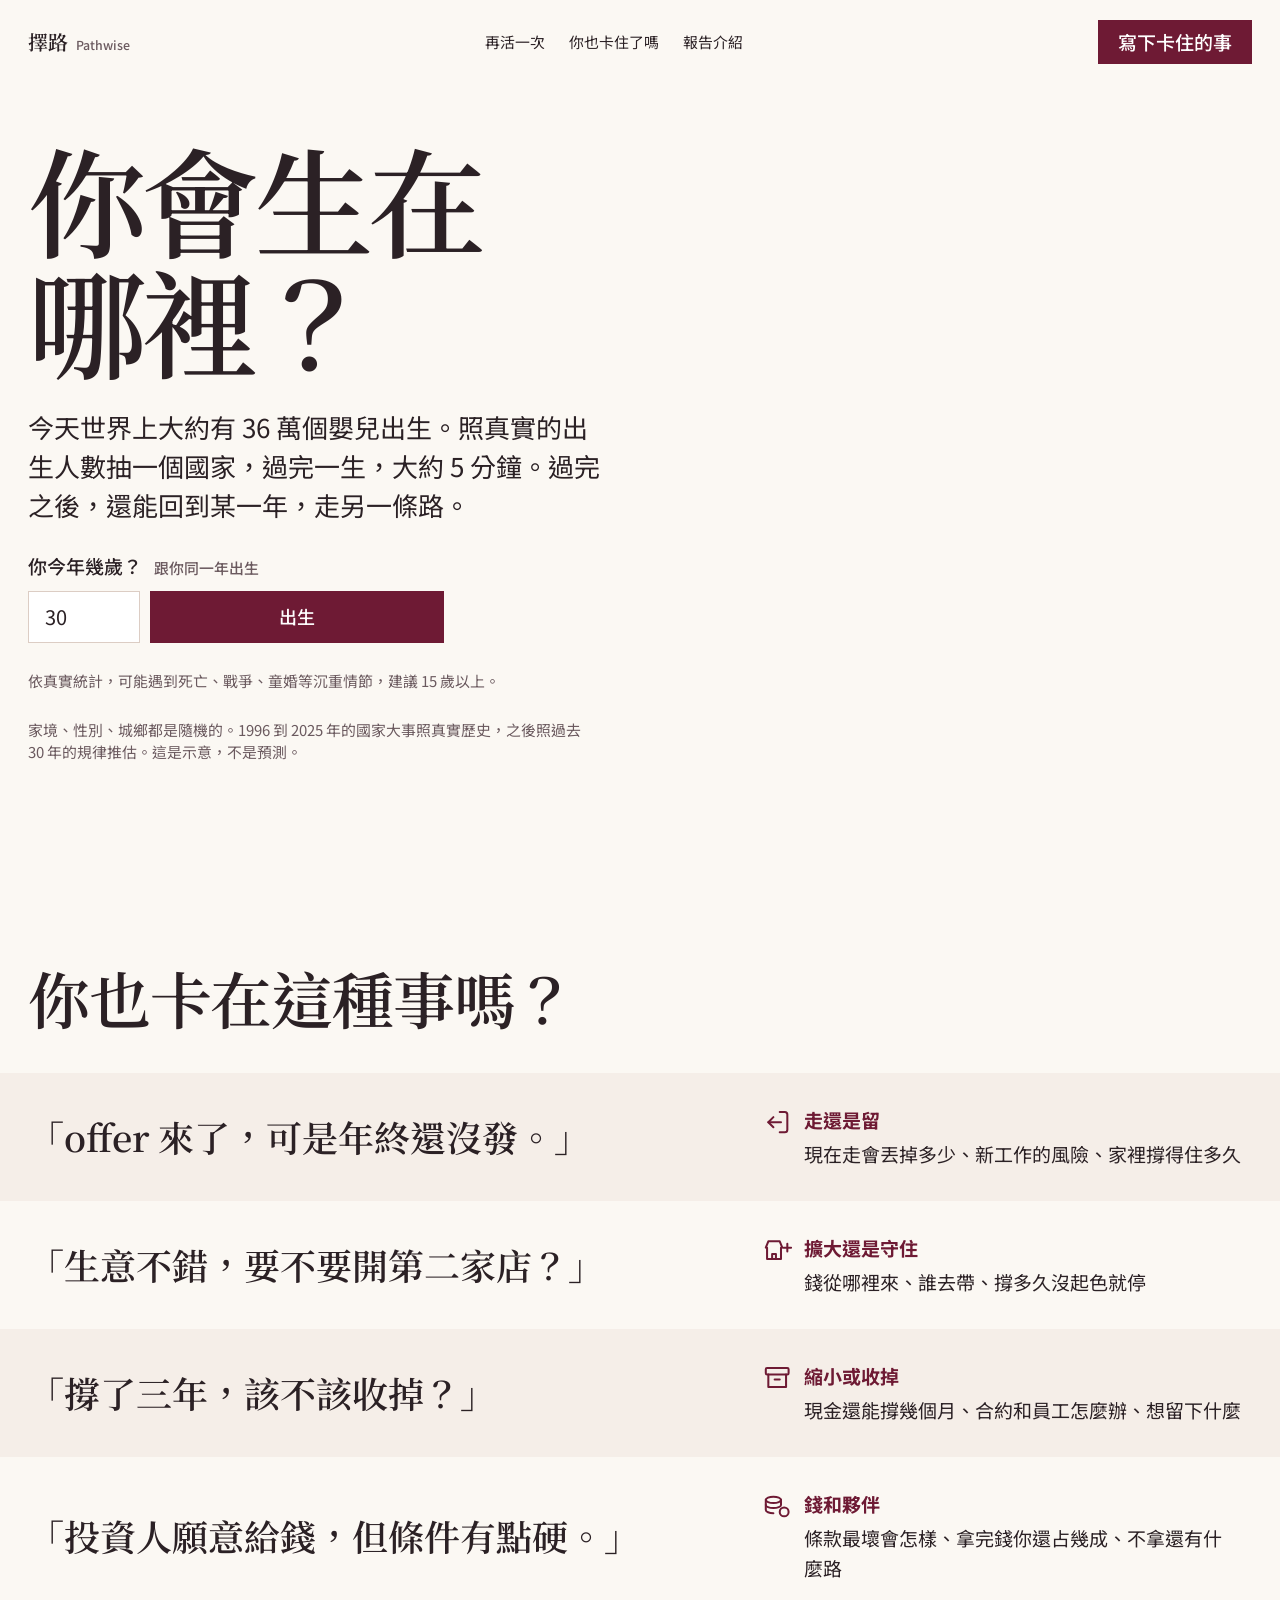
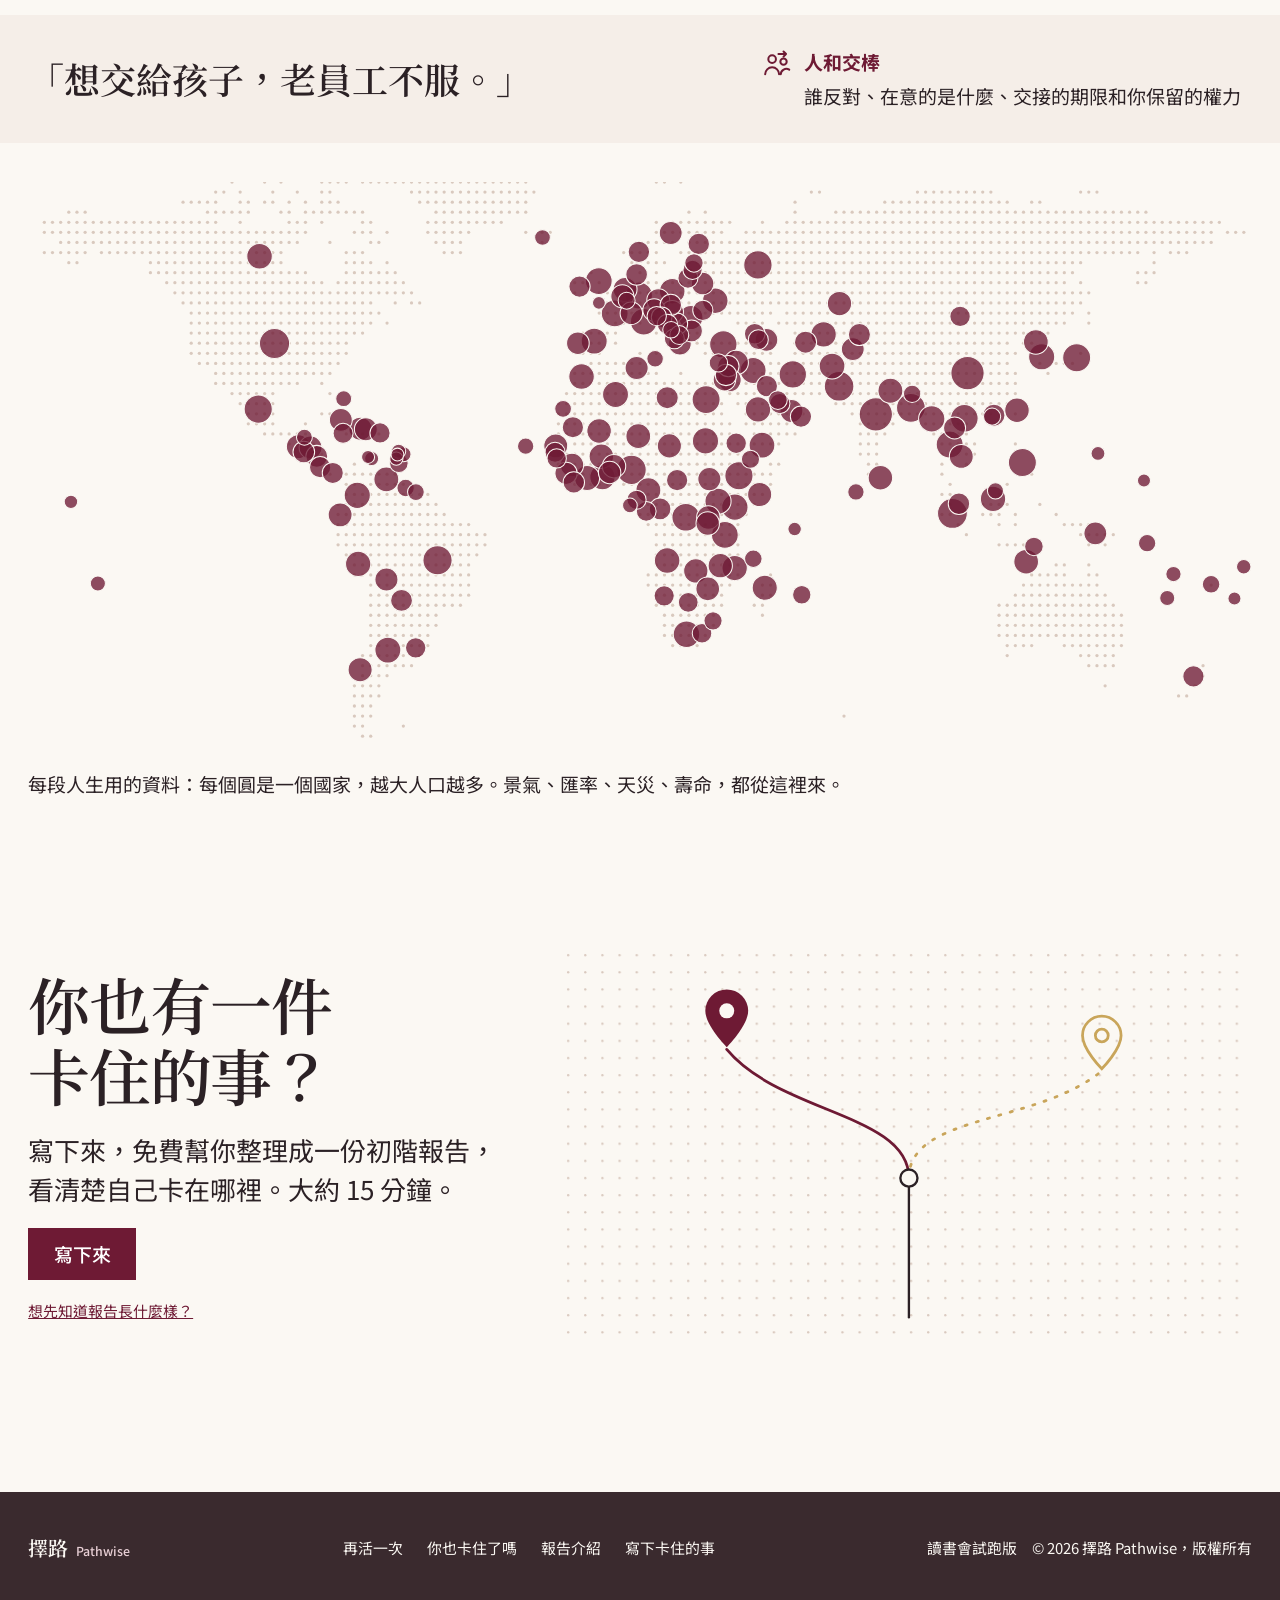
==== commit 81a2f07e: "再活一次：首頁改成「你會生在哪裡？」，加隨機投胎遊戲 play/（嚴審 1 輪） - 首頁開頭只剩出生按鈕，照真實出生人數抽國家、一年一年過完一生，5～8 個大抉擇 - 結局可以回到某個抉擇改選，同一" ====
--- a/index.html
+++ b/index.html
@@ -4,14 +4,13 @@
 <meta charset="utf-8">
 <meta name="robots" content="noindex,nofollow">
 <meta name="viewport" content="width=device-width, initial-scale=1">
-<title>擇路 Pathwise｜如果當初走了另一條路</title>
-<meta name="description" content="挑一個人，看兩條路各走完一輩子。景氣、天災、壽命照 200 國的真實資料擲骰。">
+<title>擇路 Pathwise｜你會生在哪裡？</title>
+<meta name="description" content="照真實的出生人數抽一個國家，過完一生，再回到某一年走另一條路。景氣、天災、壽命照 200 國的真實資料擲骰。">
 <link rel="preconnect" href="https://fonts.googleapis.com">
 <link rel="preconnect" href="https://fonts.gstatic.com" crossorigin>
 <link href="https://fonts.googleapis.com/css2?family=Noto+Sans+TC:wght@400;500;700&family=Noto+Serif+TC:wght@600;700&display=swap" rel="stylesheet">
 <link rel="stylesheet" href="assets/site.css?v=20261114a">
-<link rel="stylesheet" href="assets/sim.css?v=20261114a">
-<link rel="stylesheet" href="assets/home.css?v=20261114b">
+<link rel="stylesheet" href="assets/home.css?v=20261114c">
 <script>document.documentElement.classList.add('js')</script>
 </head>
 <body>
@@ -19,7 +18,7 @@
 <header class="bar">
   <a class="wordmark" href="./">擇路 <span class="wm-en">Pathwise</span></a>
   <nav aria-label="主選單">
-    <a href="#play">人生模擬</a>
+    <a href="play/">再活一次</a>
     <a href="#say">你也卡住了嗎</a>
     <a href="reports.html">報告介紹</a>
   </nav>
@@ -28,26 +27,19 @@
 
 <main>
 
-  <!-- 開頭就能玩：挑一個人，A、B 兩條路並排播 -->
+  <!-- 開頭只有一件事：出生（2026-11-14 改，先玩再說） -->
   <section id="play" class="hero play wrap" aria-labelledby="hero-h">
-    <h1 id="hero-h" class="hero-h">
-      <span class="hl">如果當初<span class="slot" aria-hidden="true"><svg class="slot-svg" viewBox="0 0 220 78" fill="none"><path d="M6 39H86" stroke="#2B2125" stroke-width="3" stroke-linecap="round"/><path id="pa" d="M86 39C120 39 130 14 214 14" stroke="#6E1A34" stroke-width="3" stroke-linecap="round"/><path id="pb" d="M86 39C120 39 130 64 214 64" stroke="#C9A55A" stroke-width="3" stroke-linecap="round" stroke-dasharray="1 8"/><circle cx="86" cy="39" r="6" fill="#FBF8F3" stroke="#2B2125" stroke-width="3"/><circle r="5.5" fill="#6E1A34"><animateMotion dur="3.6s" repeatCount="indefinite" keyPoints="0;1;1" keyTimes="0;0.75;1" calcMode="linear"><mpath href="#pa"/></animateMotion></circle><circle r="5.5" fill="#C9A55A"><animateMotion dur="3.6s" begin="0.4s" repeatCount="indefinite" keyPoints="0;1;1" keyTimes="0;0.75;1" calcMode="linear"><mpath href="#pb"/></animateMotion></circle></svg></span></span>
-      <span class="hl">走了另一條路</span>
-    </h1>
-    <p class="lead">挑一個人，看兩條路各走完一輩子。景氣、匯率、天災、壽命，照 200 國的真實資料擲骰。</p>
-    <ul class="who-list" aria-label="挑一個人">
-      <li><button type="button" class="who" data-who="singapore" aria-pressed="true"><span class="who-q">「公司要派我去新加坡兩年。」</span><span class="who-d">41 歲的業務，兩個小孩</span><span class="who-ab"><b>A</b> 全家外派　<b>B</b> 留在台灣</span></button></li>
-      <li><button type="button" class="who" data-who="cafe" aria-pressed="false"><span class="who-q">「生意不錯，要不要開第二家店？」</span><span class="who-d">34 歲的咖啡店老闆，小孩 3 歲</span><span class="who-ab"><b>A</b> 開第二家　<b>B</b> 守住一家</span></button></li>
-      <li><button type="button" class="who" data-who="engineer" aria-pressed="false"><span class="who-q">「想離開竹科，去新創寫軟體。」</span><span class="who-d">30 歲的工程師，還沒結婚</span><span class="who-ab"><b>A</b> 留在廠裡　<b>B</b> 轉去新創</span></button></li>
-      <li><button type="button" class="who" data-who="london" aria-pressed="false"><span class="who-q">「27 歲了，還來得及出國念書嗎？」</span><span class="who-d">27 歲的行銷專員</span><span class="who-ab"><b>A</b> 去英國念碩士　<b>B</b> 留在台灣</span></button></li>
-    </ul>
-  </section>
-
-  <section class="whatif" aria-label="人生模擬">
-    <div class="wrap whatif-box" id="sim-root">
-      <noscript><p>這裡是可以播放的人生模擬，要開啟 JavaScript 才看得到。</p></noscript>
-    </div>
-    <p class="wrap small muted who-note">四個人都是虛構的，數字是示意。</p>
+    <h1 id="hero-h" class="hero-h">你會生在<br>哪裡？</h1>
+    <p class="lead">今天世界上大約有 36 萬個嬰兒出生。照真實的出生人數抽一個國家，過完一生，大約 5 分鐘。過完之後，還能回到某一年，走另一條路。</p>
+    <form class="birth-go" action="play/" method="get">
+      <label for="go-age">你今年幾歲？<span class="small muted">跟你同一年出生</span></label>
+      <div class="birth-go-row">
+        <input id="go-age" name="age" type="number" inputmode="numeric" min="0" max="90" value="30" required>
+        <button class="btn" type="submit">出生</button>
+      </div>
+    </form>
+    <p class="small muted">依真實統計，可能遇到死亡、戰爭、童婚等沉重情節，建議 15 歲以上。</p>
+    <p class="small muted">家境、性別、城鄉都是隨機的。1996 到 2025 年的國家大事照真實歷史，之後照過去 30 年的規律推估。這是示意，不是預測。</p>
   </section>
 
   <section id="say" class="say" aria-labelledby="say-h">
@@ -88,12 +80,10 @@
 
 <footer class="foot wrap">
   <p class="wordmark">擇路 <span class="wm-en">Pathwise</span></p>
-  <nav aria-label="頁尾"><a href="#play">人生模擬</a><a href="#say">你也卡住了嗎</a><a href="reports.html">報告介紹</a><a href="begin.html">寫下卡住的事</a></nav>
+  <nav aria-label="頁尾"><a href="play/">再活一次</a><a href="#say">你也卡住了嗎</a><a href="reports.html">報告介紹</a><a href="begin.html">寫下卡住的事</a></nav>
   <p class="small">讀書會試跑版　© 2026 擇路 Pathwise，版權所有</p>
 </footer>
 
-<script src="assets/pixel.js?v=20261114a"></script>
-<script src="assets/sim.js?v=20261114a"></script>
-<script src="assets/home.js?v=20261114a"></script>
+<script src="assets/home.js?v=20261114c"></script>
 </body>
 </html>
--- a/assets/home.css
+++ b/assets/home.css
@@ -179,3 +179,12 @@
 .rp-intro { padding-bottom: 0; }
 .rp-intro .hero-h { font-size: clamp(2.2rem, 1rem + 4vw, 4.5rem); }
 .rp-intro + .how { padding-top: clamp(2rem, 5vh, 3.5rem); }
+
+/* 首頁開頭：出生（2026-11-14） */
+.play .hero-h { font-size: clamp(3.4rem, 1rem + 8vw, 8.4rem); line-height: 1.02; }
+.birth-go { display: grid; gap: 0.6rem; max-width: 26rem; }
+.birth-go label { font-weight: 500; display: flex; gap: 0.75rem; align-items: baseline; flex-wrap: wrap; }
+.birth-go-row { display: flex; gap: 0.6rem; }
+.birth-go-row input { width: 7rem; min-height: 3.25rem; padding: 0 1rem; border: 1px solid var(--line); background: #fff; font-size: 1.25rem; font-variant-numeric: tabular-nums; }
+.birth-go-row .btn { flex: 1; font-size: 1.125rem; }
+@media (max-width: 640px) { .birth-go-row input { width: 5.5rem; } }
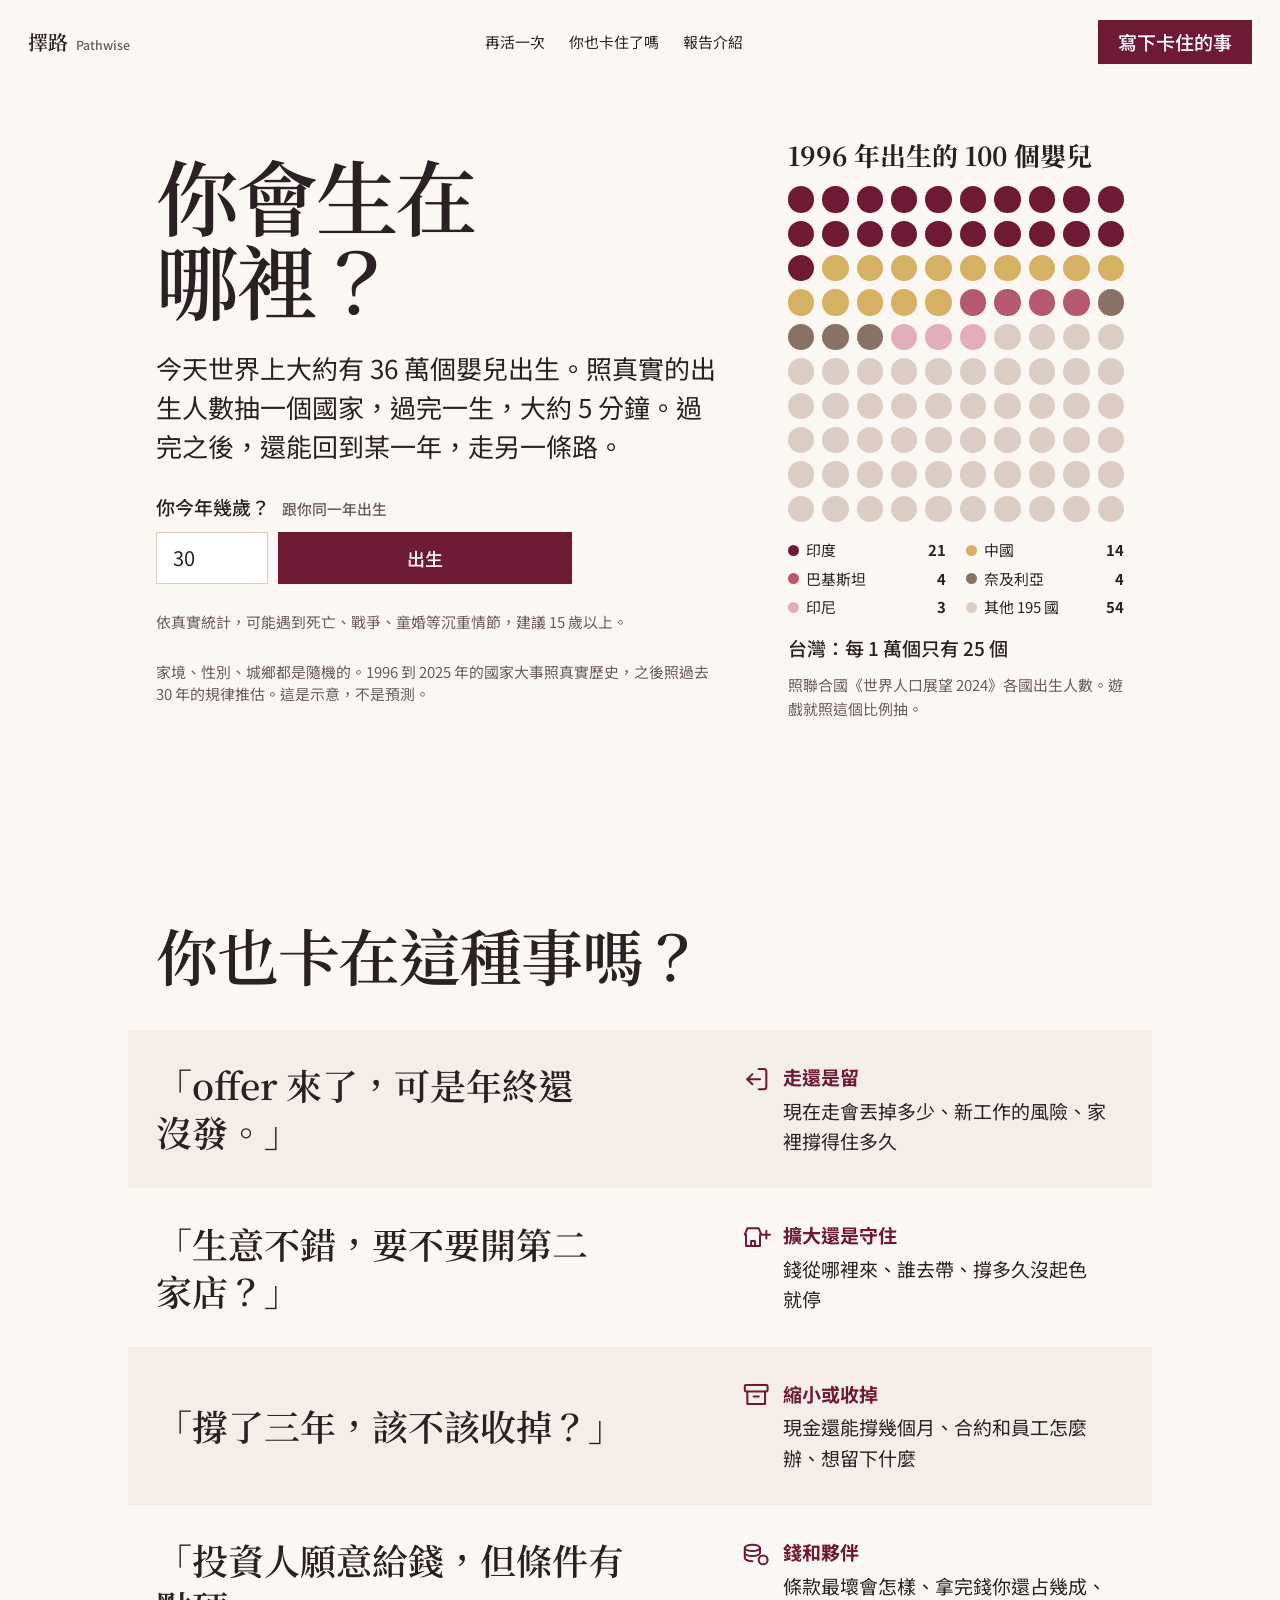
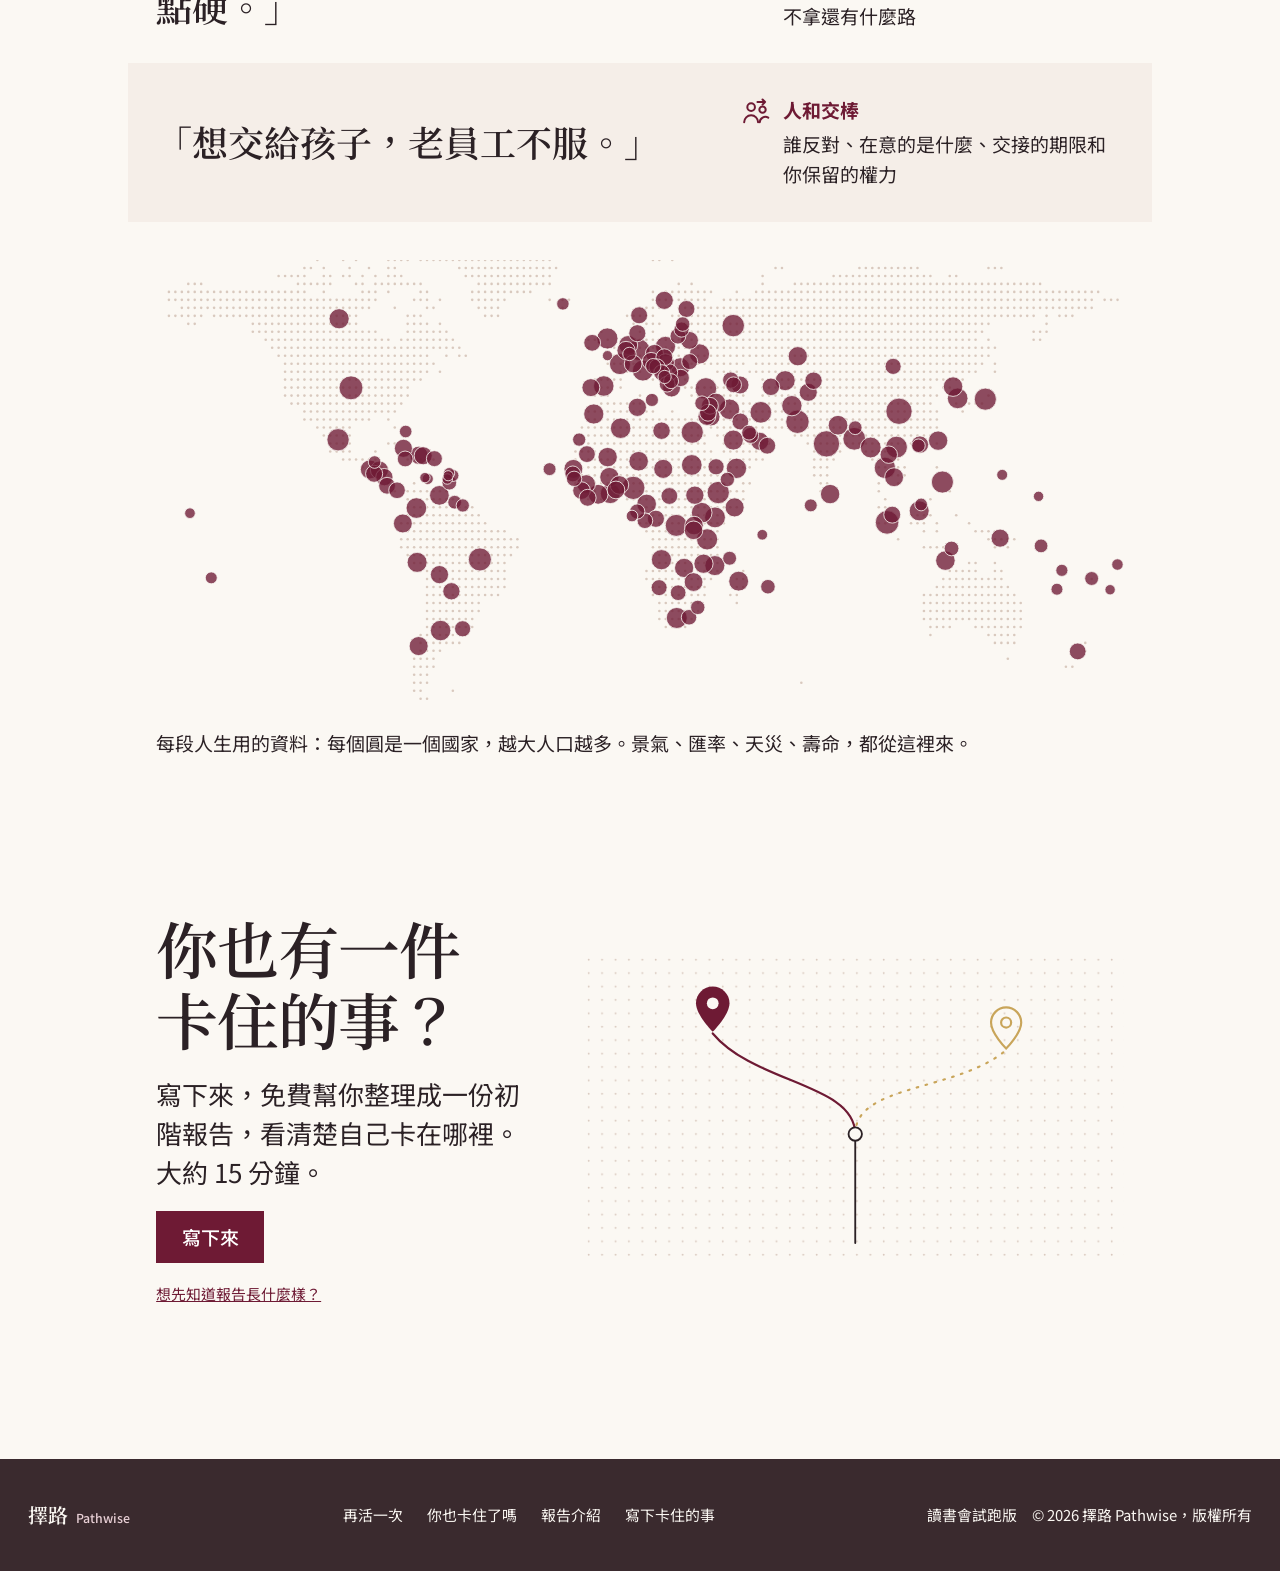
==== commit aa0ad98c: "再活一次：地震只算淺層、首頁置中加「100 個嬰兒」點陣圖（嚴審 1 輪） - 地震資料只算震源 70 公里內（巴西 6.5 級 0.30→0 等）；資料包 20261115e - 地震句改「{國家}" ====
--- a/index.html
+++ b/index.html
@@ -9,8 +9,8 @@
 <link rel="preconnect" href="https://fonts.googleapis.com">
 <link rel="preconnect" href="https://fonts.gstatic.com" crossorigin>
 <link href="https://fonts.googleapis.com/css2?family=Noto+Sans+TC:wght@400;500;700&family=Noto+Serif+TC:wght@600;700&display=swap" rel="stylesheet">
-<link rel="stylesheet" href="assets/site.css?v=20261114a">
-<link rel="stylesheet" href="assets/home.css?v=20261114c">
+<link rel="stylesheet" href="assets/site.css?v=20261115a">
+<link rel="stylesheet" href="assets/home.css?v=20261115b">
 <script>document.documentElement.classList.add('js')</script>
 </head>
 <body>
@@ -28,7 +28,8 @@
 <main>
 
   <!-- 開頭只有一件事：出生（2026-11-14 改，先玩再說） -->
-  <section id="play" class="hero play wrap" aria-labelledby="hero-h">
+  <section id="play" class="hero play wrap has-babies" aria-labelledby="hero-h">
+    <div class="hero-main">
     <h1 id="hero-h" class="hero-h">你會生在<br>哪裡？</h1>
     <p class="lead">今天世界上大約有 36 萬個嬰兒出生。照真實的出生人數抽一個國家，過完一生，大約 5 分鐘。過完之後，還能回到某一年，走另一條路。</p>
     <form class="birth-go" action="play/" method="get">
@@ -40,6 +41,8 @@
     </form>
     <p class="small muted">依真實統計，可能遇到死亡、戰爭、童婚等沉重情節，建議 15 歲以上。</p>
     <p class="small muted">家境、性別、城鄉都是隨機的。1996 到 2025 年的國家大事照真實歷史，之後照過去 30 年的規律推估。這是示意，不是預測。</p>
+    </div>
+    <figure class="babies" data-babies data-src="play/data/index.json" data-age="go-age"></figure>
   </section>
 
   <section id="say" class="say" aria-labelledby="say-h">
@@ -85,5 +88,6 @@
 </footer>
 
 <script src="assets/home.js?v=20261114c"></script>
+<script src="assets/babies.js?v=20261115a"></script>
 </body>
 </html>
--- a/assets/site.css
+++ b/assets/site.css
@@ -114,3 +114,22 @@
 .choices input { accent-color: var(--accent); }
 .choices label:has(input:checked) { background: var(--accent); color: var(--accent-ink); }
 fieldset { border: 0; padding: 0; margin: 0; }
+
+/* 「跟你同一年出生的 100 個嬰兒」點陣圖（首頁、再活一次開始頁；2026-11-15） */
+.babies { margin: 0; max-width: 22rem; opacity: 0; transition: opacity 0.4s var(--ease-out, ease); }
+.babies.on { opacity: 1; }
+.bb-h { font-family: var(--font-display); font-weight: 700; font-size: var(--step-lead); line-height: 1.3; margin-bottom: 0.9rem; }
+.bb-grid { display: grid; grid-template-columns: repeat(10, 1fr); gap: clamp(0.3rem, 0.8vw, 0.5rem); }
+.bb-grid i { aspect-ratio: 1; border-radius: 50%; background: var(--c); transition: background-color 0.35s ease; }
+.bb-legend { list-style: none; padding: 0; margin: 1rem 0 0; display: grid; grid-template-columns: 1fr 1fr; gap: 0.3rem 1.25rem; font-size: var(--step-small); }
+.bb-legend li { display: flex; align-items: center; gap: 0.45rem; }
+.bb-legend li i { width: 0.7rem; height: 0.7rem; border-radius: 50%; background: var(--c); flex: none; }
+.bb-legend b { margin-left: auto; font-weight: 700; font-variant-numeric: tabular-nums; }
+.bb-home { margin-top: 0.85rem; font-weight: 500; }
+.bb-note { margin-top: 0.6rem; font-size: var(--step-small); color: var(--muted); }
+@media (prefers-reduced-motion: reduce) { .babies, .bb-grid i { transition: none; } }
+.has-babies .babies { margin-top: 2.5rem; }
+@media (min-width: 960px) {
+  .has-babies { display: grid; grid-template-columns: minmax(0, 1fr) minmax(16rem, 21rem); column-gap: clamp(2.5rem, 5vw, 5rem); align-items: center; }
+  .has-babies .babies { margin-top: 0; }
+}
--- a/assets/home.css
+++ b/assets/home.css
@@ -1,5 +1,8 @@
 /* 擇路首頁。方向：The sentence is the layout（seed 1344705389）。配色 F2。
    一句話就是版面：開頭的大字裡嵌一格正在播放的人生；之後每一段都是「左邊一句話、右邊證據」。 */
+
+/* 電腦版內容收在中間一欄，跟「再活一次」遊戲頁一樣（2026-11-15 用戶：寬螢幕字全部偏左、右邊空一大片） */
+main { max-width: 64rem; margin-inline: auto; }
 
 .bar { position: sticky; top: 0; z-index: 20; background: var(--bg); }
 .bar nav a { transition: color var(--t-hover); }
@@ -188,3 +191,10 @@
 .birth-go-row input { width: 7rem; min-height: 3.25rem; padding: 0 1rem; border: 1px solid var(--line); background: #fff; font-size: 1.25rem; font-variant-numeric: tabular-nums; }
 .birth-go-row .btn { flex: 1; font-size: 1.125rem; }
 @media (max-width: 640px) { .birth-go-row input { width: 5.5rem; } }
+
+/* 開頭加了「100 個嬰兒」：左邊原本的內容收進 .hero-main，電腦版兩欄（2026-11-15） */
+.hero-main { display: flex; flex-direction: column; gap: clamp(1.25rem, 3vh, 2rem); }
+@media (min-width: 960px) {
+  .hero.has-babies { display: grid; grid-template-columns: minmax(0, 1fr) minmax(16rem, 21rem); column-gap: clamp(2.5rem, 5vw, 5rem); align-items: center; }
+  .hero.has-babies .hero-h { font-size: clamp(3.4rem, 1rem + 5.2vw, 6.6rem); }
+}
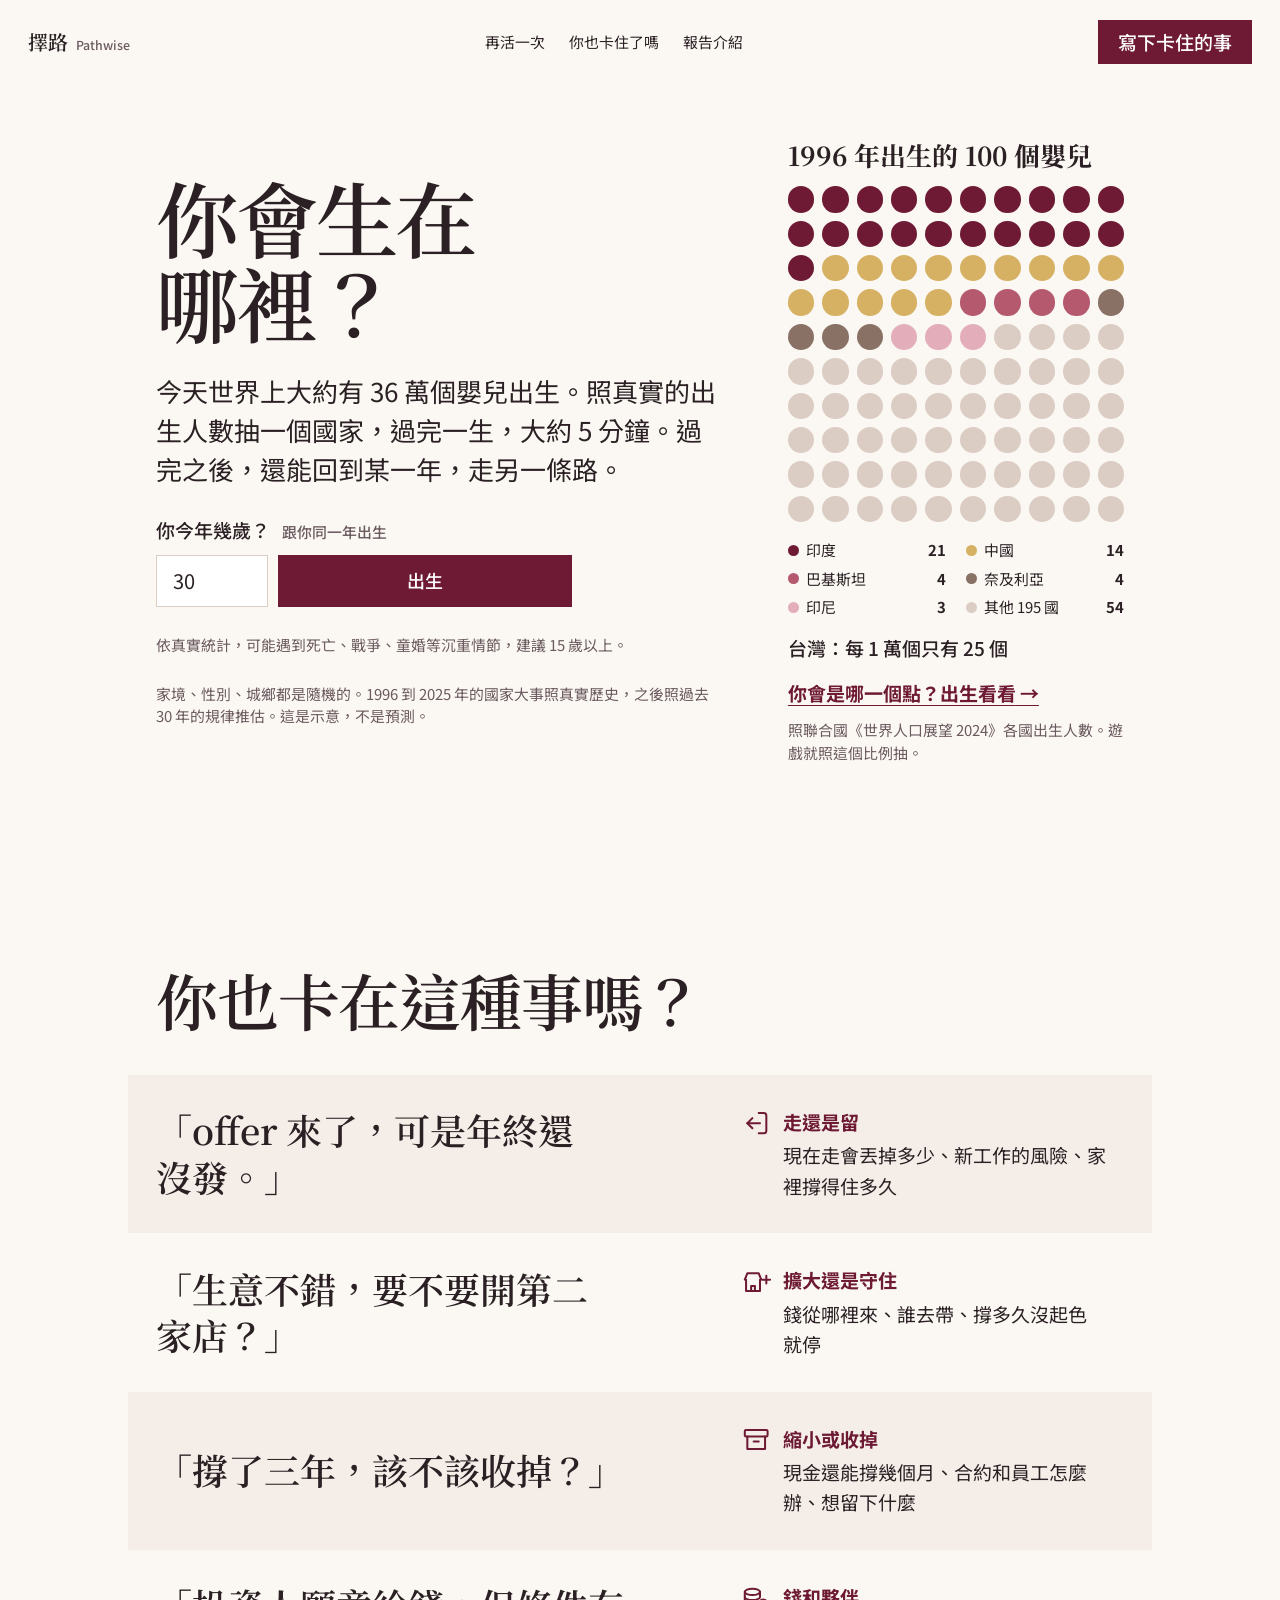
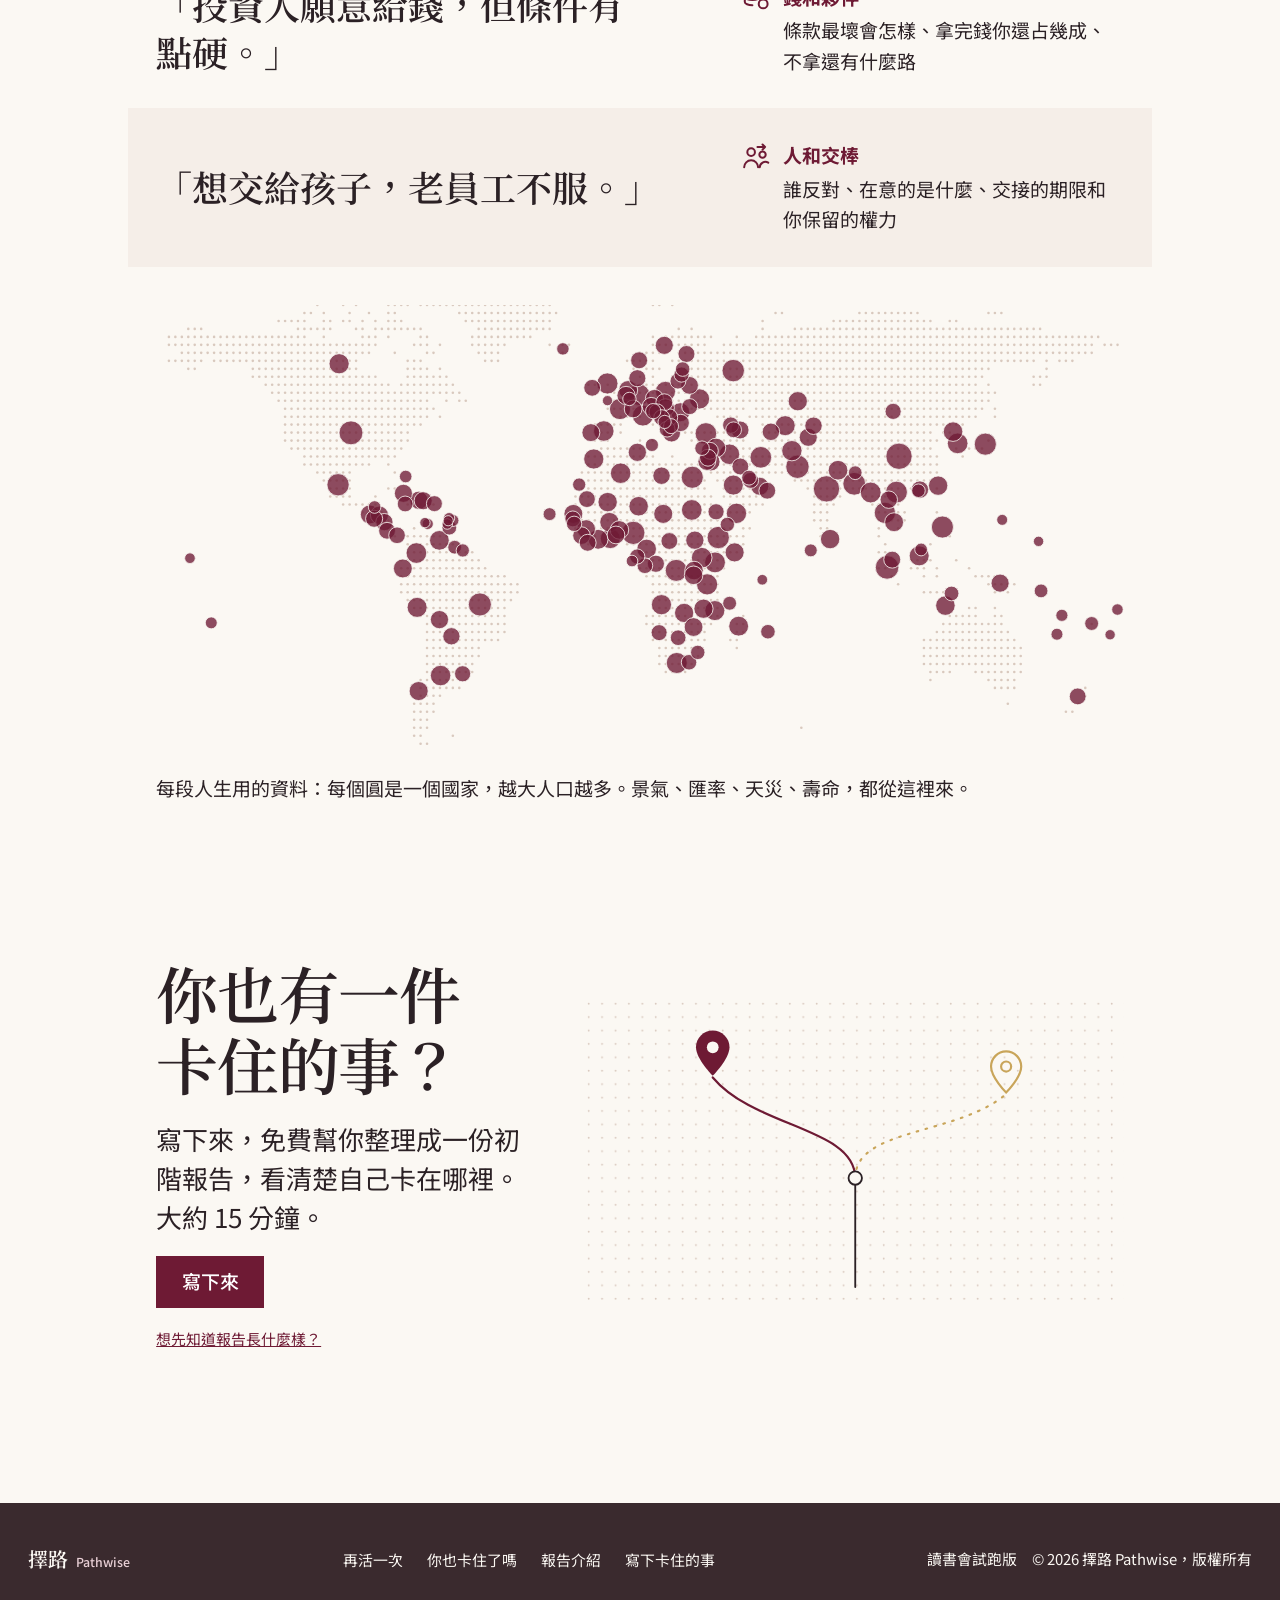
==== commit fc41737e: "再活一次：地震中深 7 級以上算回來、點陣圖加「你會是哪一個點？」、說明文字照實 - 地震：震源 70 公里內全算，70～300 公里只算 7 級以上（阿富汗 0.12→0.21、羅馬尼亞 0→0.0" ====
--- a/index.html
+++ b/index.html
@@ -9,7 +9,7 @@
 <link rel="preconnect" href="https://fonts.googleapis.com">
 <link rel="preconnect" href="https://fonts.gstatic.com" crossorigin>
 <link href="https://fonts.googleapis.com/css2?family=Noto+Sans+TC:wght@400;500;700&family=Noto+Serif+TC:wght@600;700&display=swap" rel="stylesheet">
-<link rel="stylesheet" href="assets/site.css?v=20261115a">
+<link rel="stylesheet" href="assets/site.css?v=20261115b">
 <link rel="stylesheet" href="assets/home.css?v=20261115b">
 <script>document.documentElement.classList.add('js')</script>
 </head>
@@ -88,6 +88,6 @@
 </footer>
 
 <script src="assets/home.js?v=20261114c"></script>
-<script src="assets/babies.js?v=20261115a"></script>
+<script src="assets/babies.js?v=20261115b"></script>
 </body>
 </html>
--- a/assets/site.css
+++ b/assets/site.css
@@ -126,6 +126,9 @@
 .bb-legend li i { width: 0.7rem; height: 0.7rem; border-radius: 50%; background: var(--c); flex: none; }
 .bb-legend b { margin-left: auto; font-weight: 700; font-variant-numeric: tabular-nums; }
 .bb-home { margin-top: 0.85rem; font-weight: 500; }
+.bb-go { margin-top: 0.9rem; padding: 0; border: 0; background: none; font: inherit; font-weight: 700; color: var(--accent); cursor: pointer; text-decoration: underline; text-underline-offset: 0.2em; }
+.bb-go::after { content: " →"; }
+.bb-go:hover { color: var(--accent-hover); }
 .bb-note { margin-top: 0.6rem; font-size: var(--step-small); color: var(--muted); }
 @media (prefers-reduced-motion: reduce) { .babies, .bb-grid i { transition: none; } }
 .has-babies .babies { margin-top: 2.5rem; }
